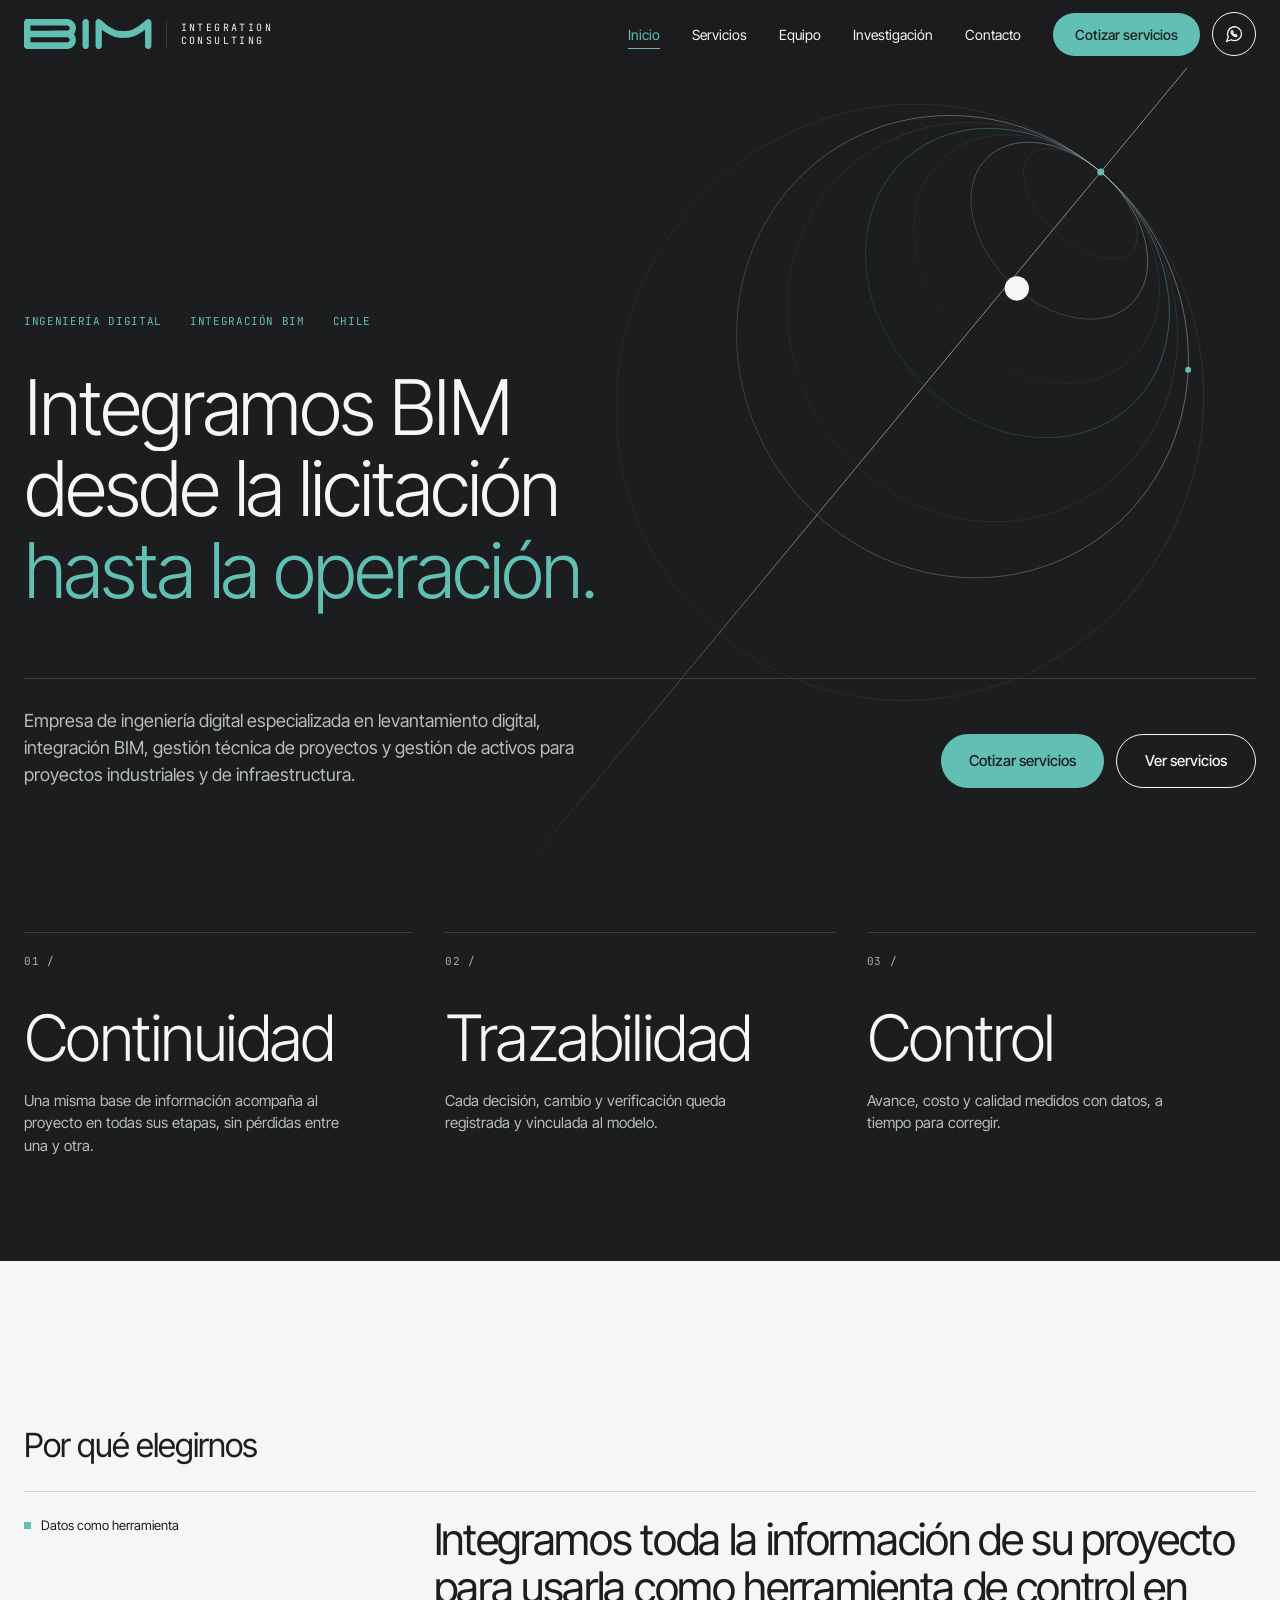
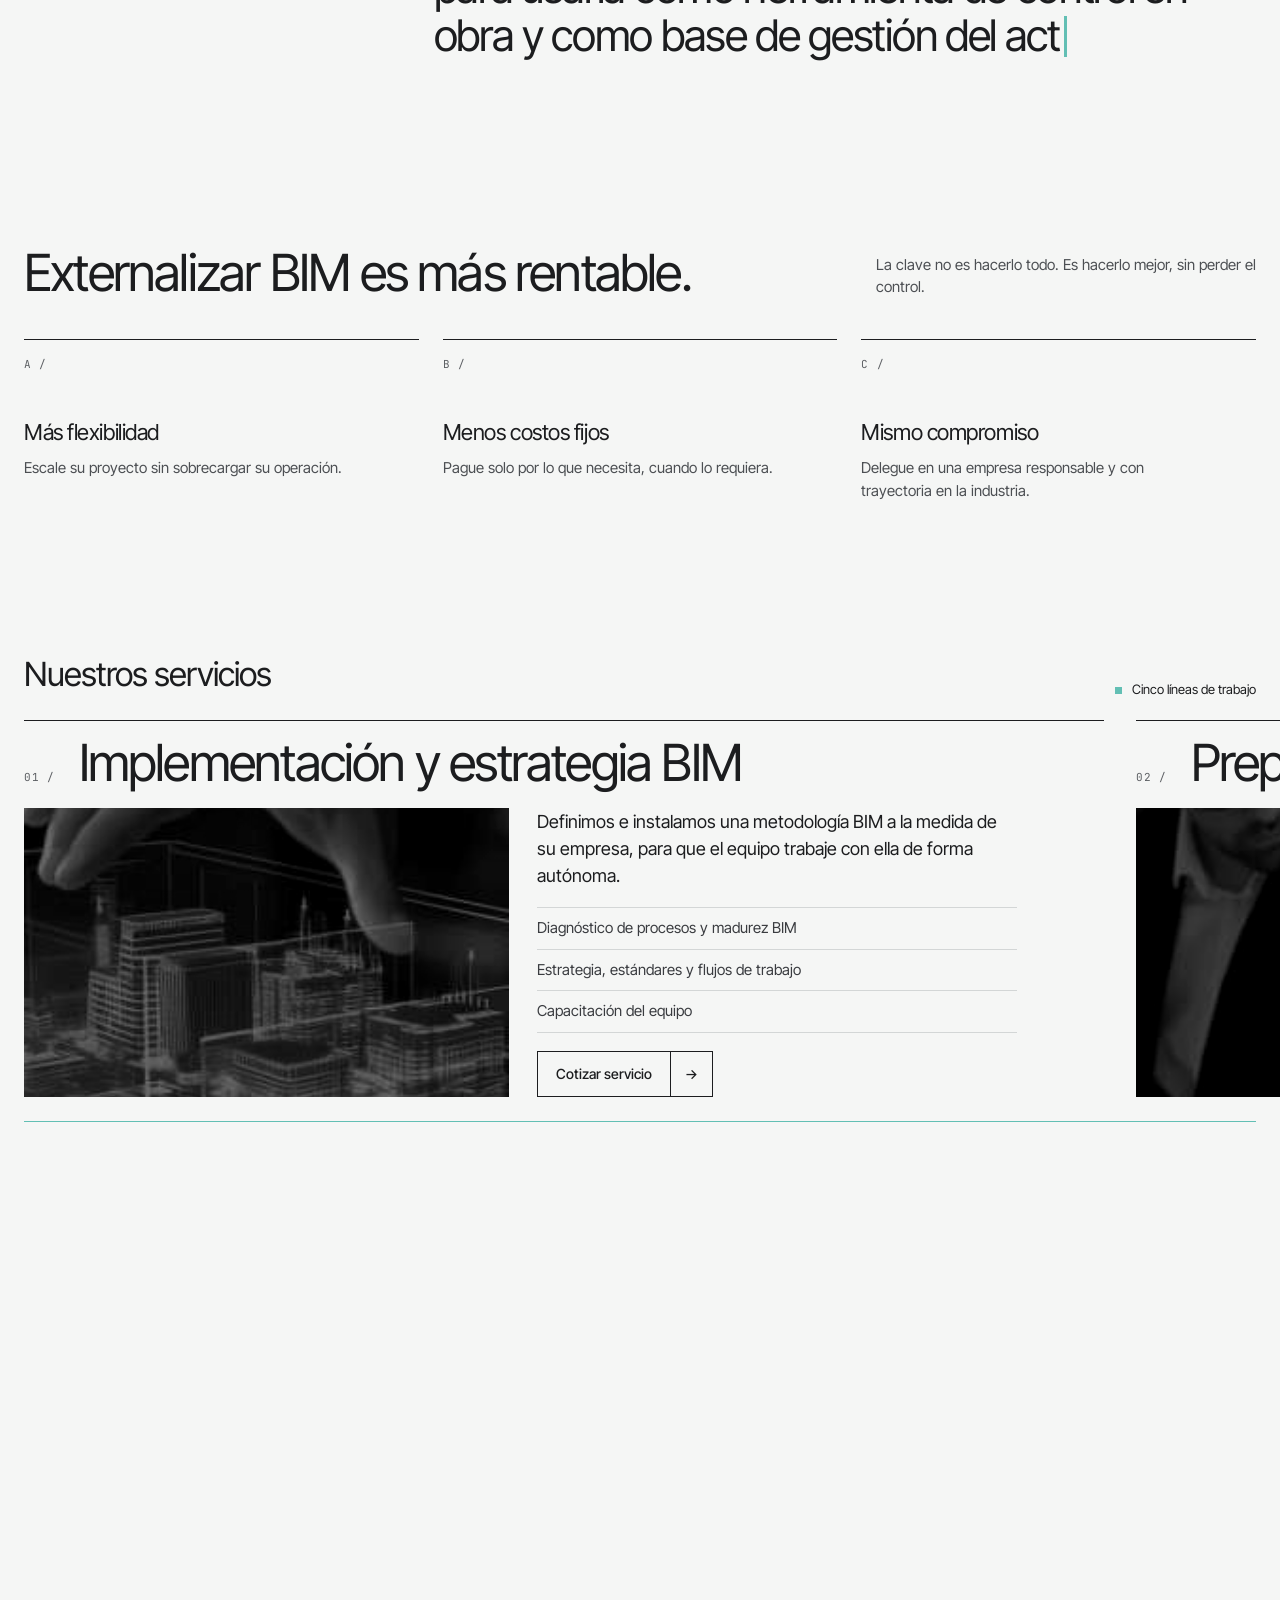
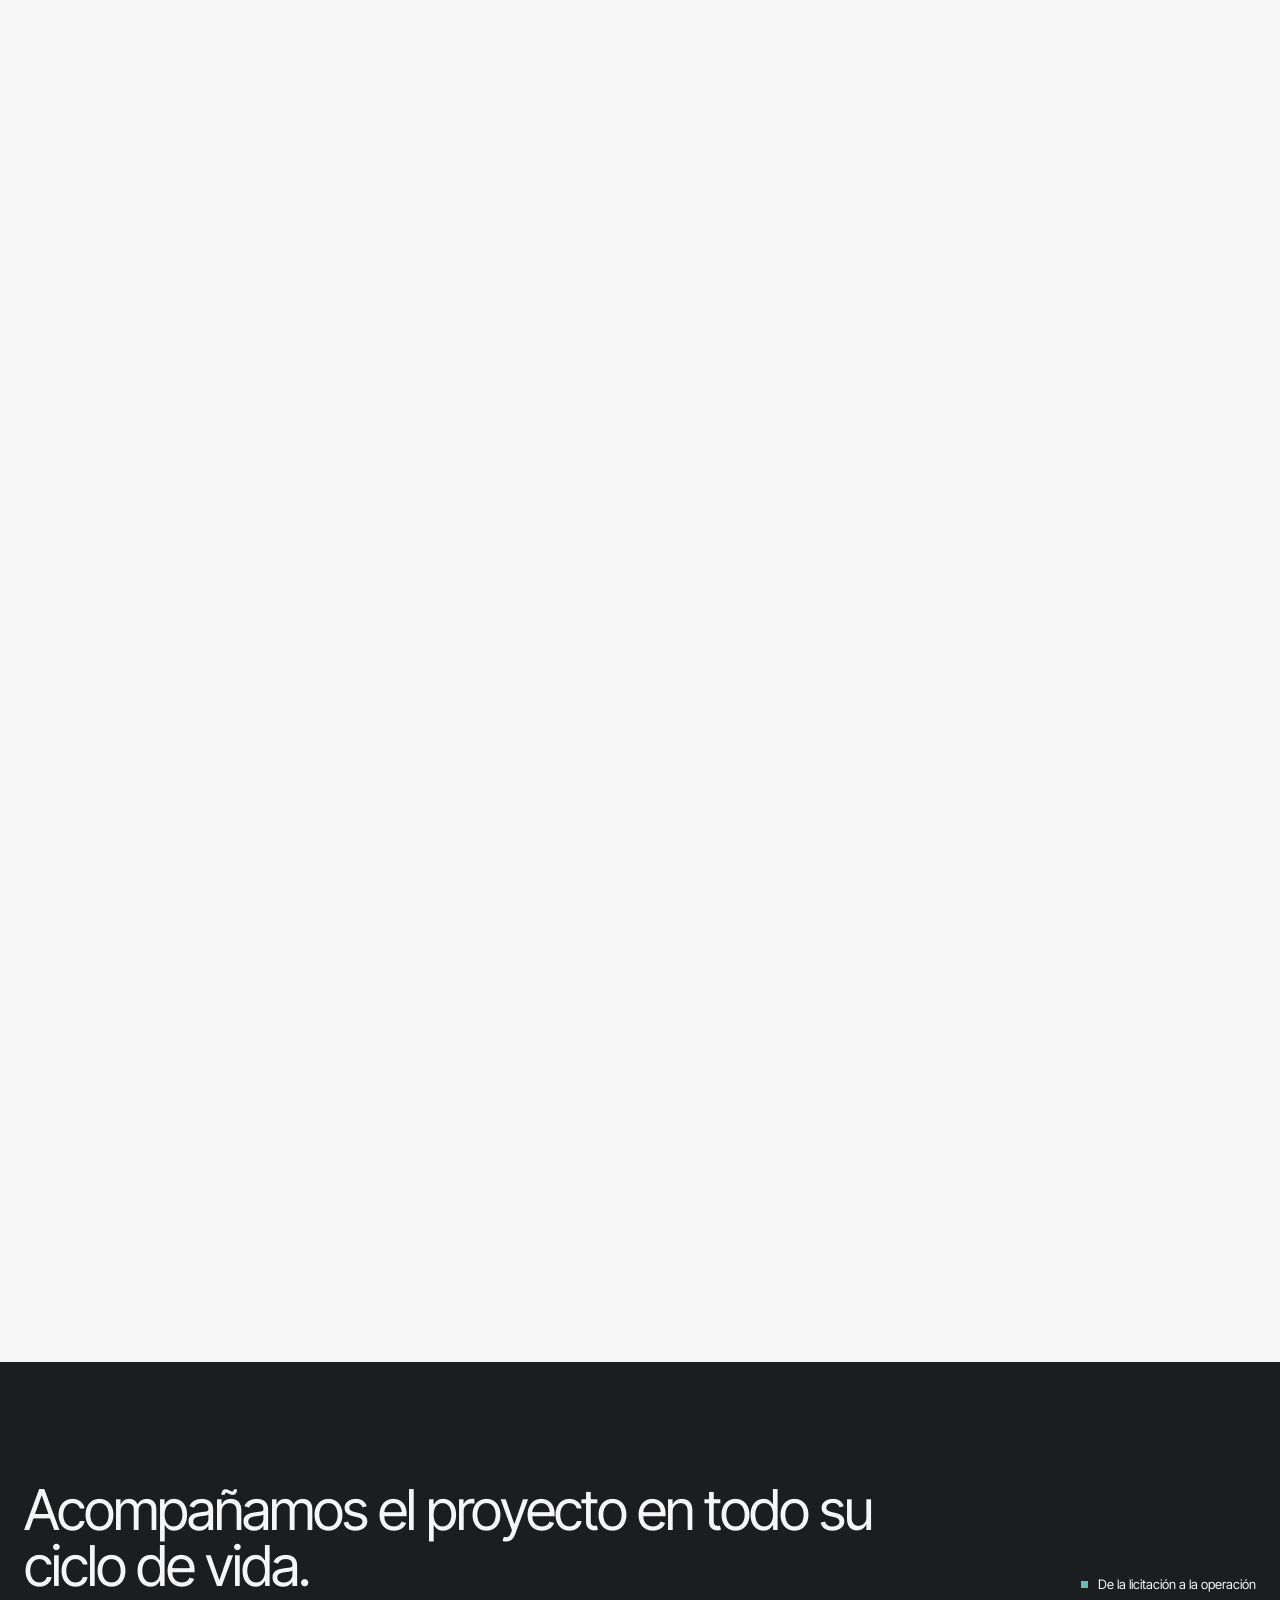
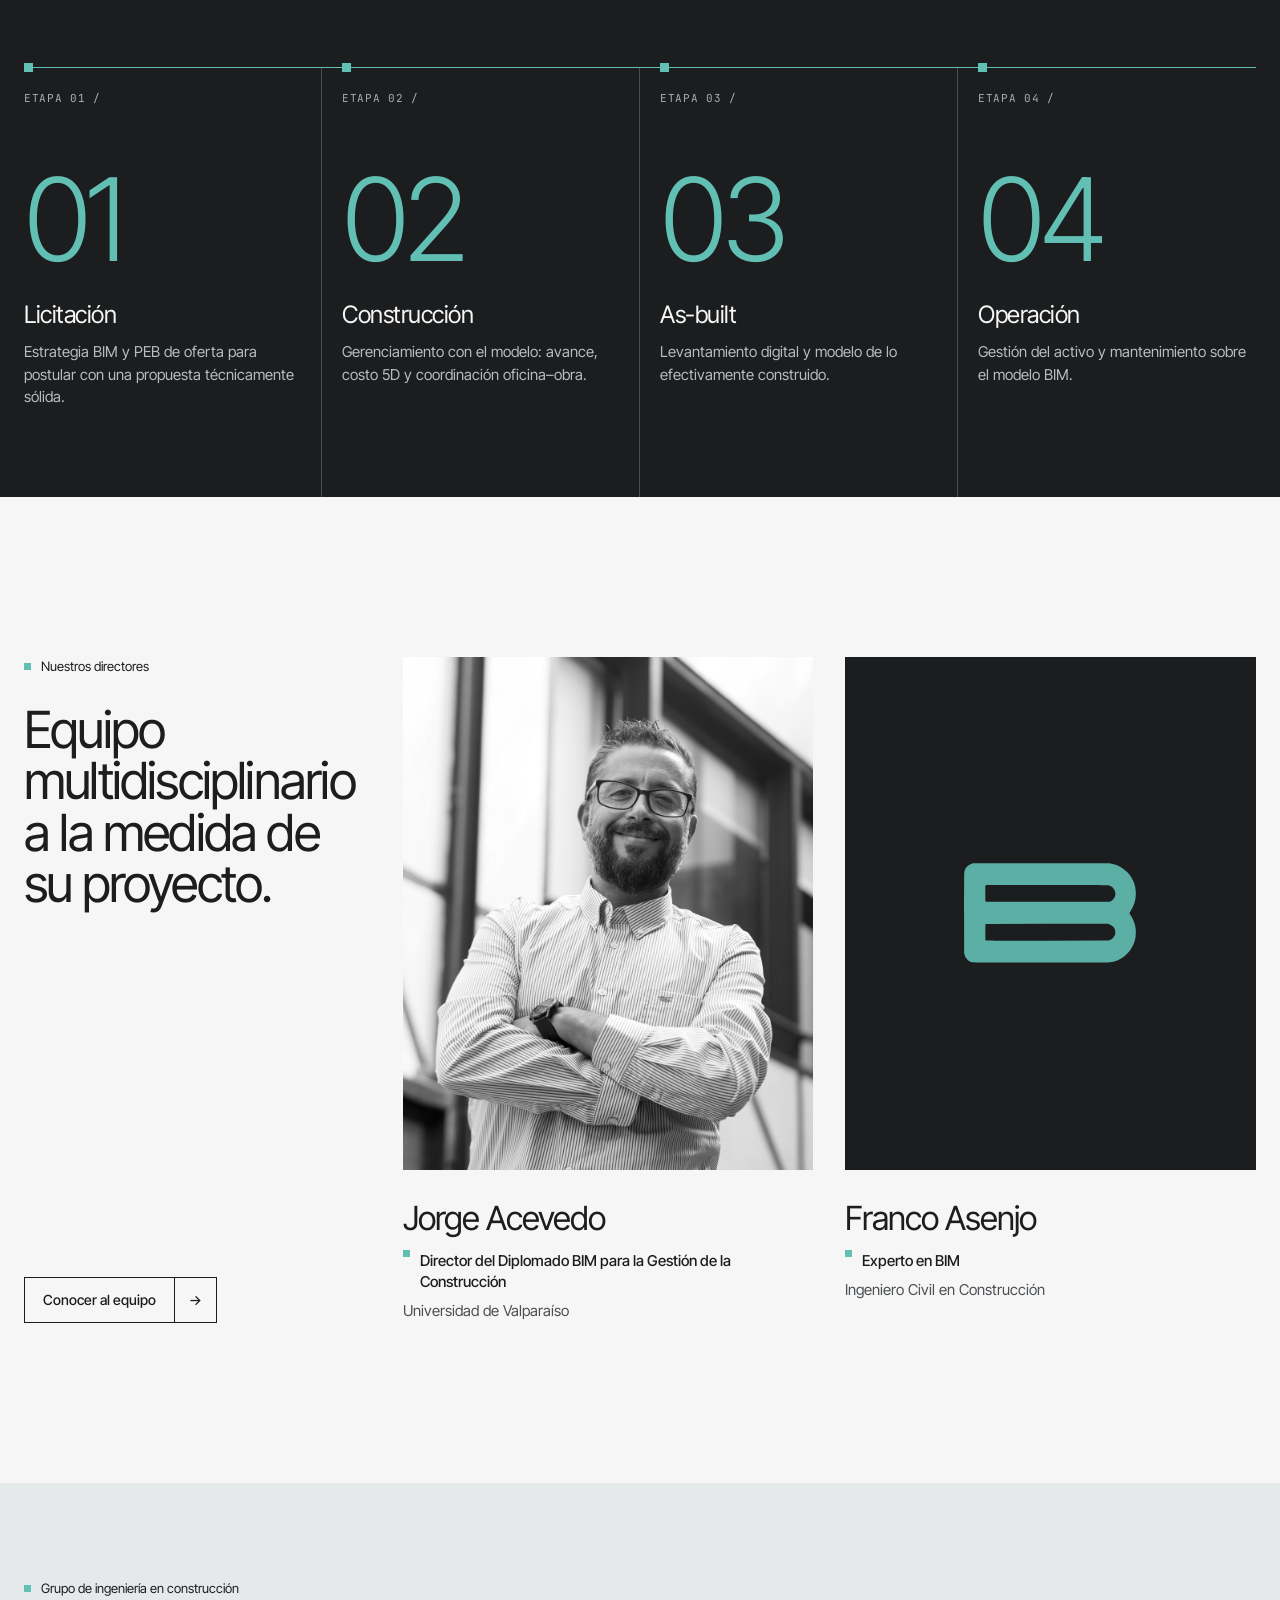
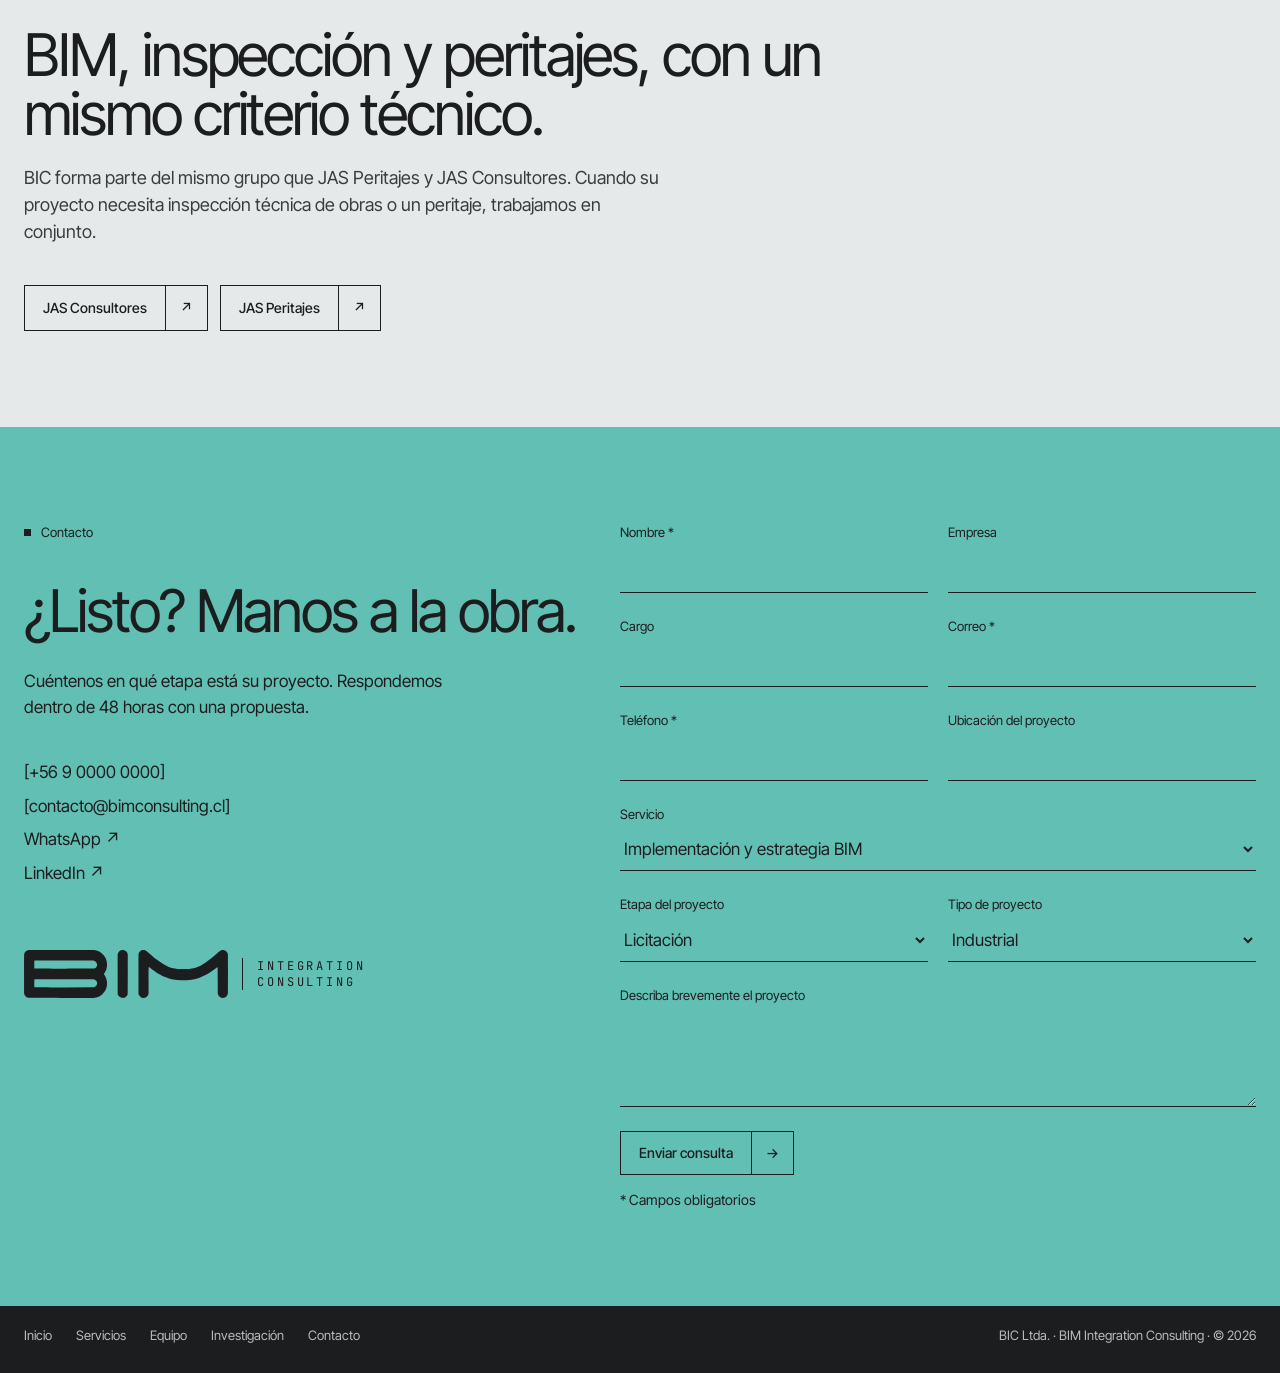
==== bic/index.html @ 3ea5957a "Sitio BIC: inicio, servicios, equipo, investigación y contacto Co-Authored-By: Claude Opus 5.5 <nore" ====
<!doctype html>
<html lang="es">
<head>
<meta charset="utf-8">
<meta name="viewport" content="width=device-width, initial-scale=1">
<title>BIC — BIM Integration Consulting</title>
<meta name="description" content="Ingeniería digital: implementación BIM, licitaciones, gerenciamiento técnico, levantamiento as-built y gestión de activos.">
<link rel="icon" type="image/png" href="assets/img/bic-icon.png">
<link rel="preconnect" href="https://fonts.googleapis.com">
<link rel="preconnect" href="https://fonts.gstatic.com" crossorigin="">
<link href="https://fonts.googleapis.com/css2?family=Inter+Tight:wght@300;400;500&amp;family=Inter:wght@400;500&amp;family=JetBrains+Mono:wght@400&amp;display=swap" rel="stylesheet">
<link rel="stylesheet" href="../assets/css/site.css">
<link rel="stylesheet" href="assets/bic.css">
</head>
<body>
<div style="background: #F5F6F5; color: #1C1D1F; font-family: 'Inter Tight', Inter, system-ui, sans-serif; font-size: 15px; line-height: 1.5; width: 100%;">
<header style="position: sticky; top: 0; z-index: 20; background: rgba(28,29,31,0.86); backdrop-filter: blur(14px); color: #F5F6F5;">
<nav aria-label="Principal" style="max-width: 1400px; margin: 0 auto; padding: 12px 24px; display: flex; flex-wrap: wrap; align-items: center; justify-content: space-between; gap: 16px 32px;">
<a href="index.html" aria-label="BIM Integration Consulting, inicio" style="color: #F5F6F5; text-decoration: none;">
<div style="display: flex; align-items: center; gap: 14px;"><svg role="img" aria-label="BIM" viewBox="8.0 8.3 438.2 103.1" style="height: 30px; width: auto; display: block;"><path fill="#62BFB4" fill-rule="evenodd" d="M157.48 111.24 C161.06 110.86 162.10 110.71 162.85 110.48 C163.31 110.33 164.14 110.09 164.69 109.94 C167.13 109.25 170.02 107.84 172.81 105.96 C175.68 104.04 179.19 100.49 181.13 97.54 C182.67 95.20 184.50 91.32 185.05 89.22 C185.22 88.58 185.47 87.64 185.61 87.12 C186.18 85.05 186.52 79.89 186.26 77.44 C185.96 74.63 185.73 73.34 185.25 71.64 C184.32 68.34 182.91 65.22 181.14 62.54 C179.48 60.02 179.48 60.17 180.94 57.87 C184.55 52.21 186.12 47.20 186.34 40.69 C186.41 38.88 186.35 38.02 185.92 34.56 C185.74 33.07 184.79 29.32 184.42 28.59 C184.31 28.38 184.12 27.92 184.00 27.57 C182.86 24.35 179.90 19.88 177.10 17.19 C172.43 12.69 167.09 9.89 161.13 8.81 L158.69 8.37 L87.93 8.37 L17.18 8.38 L16.06 8.70 C14.23 9.23 13.01 9.97 11.49 11.49 C9.78 13.18 8.88 14.92 8.30 17.62 C8.08 18.66 8.03 100.32 8.26 101.57 C8.45 102.69 8.99 104.49 9.34 105.19 C10.28 107.06 11.94 108.84 13.74 109.92 C14.96 110.64 15.53 110.84 17.17 111.13 C18.37 111.34 22.06 111.35 87.35 111.36 C134.35 111.37 156.65 111.33 157.48 111.24 Z M222.06 111.08 C223.60 110.83 223.94 110.72 224.81 110.25 C228.02 108.52 229.80 106.25 230.74 102.69 C230.83 102.34 230.87 89.16 230.87 59.71 L230.88 17.23 L230.56 16.27 C229.88 14.23 229.22 13.10 227.90 11.73 C226.16 9.91 225.22 9.34 222.90 8.68 C221.82 8.38 221.60 8.36 219.71 8.40 C217.85 8.45 217.60 8.48 216.55 8.84 C212.94 10.07 210.32 13.07 209.37 17.04 C209.13 18.09 209.12 18.42 209.16 60.20 L209.19 102.31 L209.68 103.74 C210.30 105.55 211.25 106.99 212.78 108.44 C214.45 110.04 215.81 110.72 218.11 111.12 C219.86 111.42 220.02 111.42 222.06 111.08 Z M266.66 111.11 C267.95 110.89 268.39 110.76 269.50 110.21 C270.70 109.62 270.93 109.45 272.25 108.13 C273.94 106.44 274.59 105.41 275.17 103.46 L275.55 102.19 L275.62 73.93 C275.69 43.71 275.65 45.44 276.26 45.12 C276.58 44.95 276.97 45.13 277.89 45.90 C280.86 48.39 287.40 53.19 291.62 55.97 C296.66 59.29 303.73 63.21 308.03 65.08 C310.45 66.13 311.76 66.68 312.81 67.09 C314.45 67.72 316.93 68.60 317.89 68.88 C318.35 69.01 319.02 69.24 319.39 69.38 C319.75 69.52 320.53 69.75 321.12 69.89 C321.71 70.03 322.64 70.27 323.19 70.44 C323.74 70.60 324.83 70.85 325.62 71.00 C326.42 71.14 327.46 71.37 327.95 71.51 C328.43 71.64 329.47 71.83 330.26 71.94 C331.04 72.04 332.36 72.24 333.19 72.37 C335.34 72.72 336.43 72.85 338.69 73.00 C339.79 73.07 340.91 73.16 341.19 73.19 C341.96 73.28 348.51 73.53 350.12 73.53 C352.04 73.53 357.41 73.30 359.44 73.14 C360.33 73.07 361.72 72.95 362.51 72.89 C363.31 72.82 365.08 72.59 366.45 72.38 C368.73 72.02 369.70 71.85 373.50 71.11 C374.22 70.97 375.35 70.69 376.00 70.50 C376.65 70.30 377.57 70.05 378.05 69.94 C378.52 69.84 379.38 69.58 379.96 69.37 C380.54 69.17 381.10 69.00 381.20 69.00 C381.44 69.00 385.58 67.51 387.59 66.69 C389.48 65.93 390.05 65.68 392.00 64.79 C402.05 60.18 410.64 54.81 420.94 46.70 C423.05 45.04 423.37 44.89 423.82 45.39 C424.06 45.64 424.06 46.34 424.12 73.86 L424.19 102.06 L424.61 103.31 C425.62 106.31 427.28 108.46 429.73 109.91 C431.00 110.67 431.48 110.83 433.31 111.14 C434.99 111.43 435.79 111.40 437.75 111.00 C442.04 110.12 445.52 106.03 445.99 101.32 C446.17 99.51 446.18 19.95 446.00 18.31 C445.83 16.80 445.66 16.12 445.17 14.97 C443.89 11.96 441.34 9.65 438.30 8.74 C437.20 8.41 436.92 8.38 435.26 8.37 C433.46 8.37 433.40 8.38 431.96 8.87 C429.74 9.61 428.61 10.38 425.32 13.37 C420.46 17.79 414.75 22.65 409.70 26.68 C402.66 32.29 396.84 36.30 389.92 40.32 C385.22 43.05 378.04 46.11 374.12 47.06 C373.47 47.22 372.52 47.47 372.00 47.61 C371.09 47.86 368.26 48.35 366.12 48.63 C359.23 49.54 341.42 49.54 335.12 48.63 C330.77 48.00 329.69 47.82 328.06 47.43 C326.17 46.97 323.52 46.20 322.25 45.73 C319.83 44.84 319.18 44.59 318.00 44.11 C316.31 43.42 311.00 40.79 308.93 39.61 C304.80 37.28 298.08 32.78 293.75 29.45 C290.71 27.11 287.05 24.20 285.29 22.72 C282.67 20.52 278.05 16.52 275.94 14.63 C271.25 10.43 269.94 9.52 267.56 8.75 C266.33 8.36 266.29 8.35 264.38 8.41 C261.04 8.51 259.41 9.22 257.04 11.58 C255.72 12.89 255.61 13.04 254.94 14.43 C254.56 15.23 254.17 16.18 254.09 16.54 C253.97 17.04 253.94 26.61 253.94 59.81 C253.94 107.76 253.83 102.85 254.92 105.13 C255.97 107.32 257.73 109.11 259.88 110.19 C261.08 110.79 261.54 110.93 263.13 111.18 C264.62 111.41 264.93 111.41 266.66 111.11 Z M30.90 88.44 C30.10 88.09 30.12 88.23 30.15 79.63 L30.19 71.88 L30.53 71.53 L30.88 71.19 L94.13 71.16 L157.38 71.12 L158.74 71.56 C161.75 72.54 163.99 74.74 164.82 77.56 C165.09 78.47 165.13 81.13 164.88 82.00 C164.80 82.30 164.44 83.09 164.08 83.74 C162.91 85.90 160.99 87.51 158.72 88.23 L157.69 88.56 L94.50 88.59 C39.91 88.61 31.26 88.59 30.90 88.44 Z M31.50 48.29 C31.33 48.26 31.03 48.18 30.84 48.10 C30.11 47.82 30.12 47.97 30.12 39.50 L30.12 31.73 L30.48 31.38 C30.77 31.09 30.98 31.01 31.63 30.94 C32.08 30.90 60.51 30.88 94.81 30.90 C152.40 30.94 157.25 30.96 158.02 31.15 C161.64 32.05 164.59 35.35 165.02 39.00 C165.34 41.74 164.60 43.93 162.71 45.81 C161.60 46.92 160.23 47.77 159.01 48.11 C158.38 48.29 151.87 48.31 95.06 48.32 C60.27 48.33 31.67 48.32 31.50 48.29 Z"></path></svg><span class="mono" style="font-size: 10px; letter-spacing: 0.24em; padding-left: 14px; border-left: 1px solid #3A3C40; line-height: 1.35;">Integration<br>Consulting</span></div>
</a>
<div style="display: flex; flex-wrap: wrap; align-items: center; gap: 12px 32px; font-size: 14px;">
<a class="navl on" href="index.html" aria-current="page" style="color: #F5F6F5;">Inicio</a>
<a class="navl" href="servicios.html" style="color: #F5F6F5;">Servicios</a>
<a class="navl" href="equipo.html" style="color: #F5F6F5;">Equipo</a>
<a class="navl" href="investigacion.html" style="color: #F5F6F5;">Investigación</a>
<a class="navl" href="contacto.html" style="color: #F5F6F5;">Contacto</a>
<a class="btn" href="#contacto" style="text-decoration: none; background: #62BFB4; color: #1C1D1F; padding: 11px 22px; border-radius: 999px; font-weight: 500;">Cotizar servicios</a>
<a class="btn" href="#contacto" aria-label="Escribir por WhatsApp" title="WhatsApp" style="display: inline-flex; align-items: center; justify-content: center; width: 44px; height: 44px; margin-left: -20px; box-sizing: border-box; border: 1px solid #F5F6F5; border-radius: 999px; color: #F5F6F5;"><svg aria-hidden="true" width="20" height="20" viewBox="0 0 24 24" fill="none" stroke="currentColor" stroke-width="1.6" stroke-linecap="round" stroke-linejoin="round"><path d="M21 11.5a8.4 8.4 0 0 1-12.4 7.4L3 21l2.1-5.5A8.4 8.4 0 1 1 21 11.5z"></path><path d="M9.3 8.4c.3-.4.8-.4 1 .1l.6 1.3c.1.3 0 .6-.2.8l-.4.4c.5 1 1.3 1.8 2.3 2.3l.4-.4c.2-.2.5-.3.8-.2l1.3.6c.5.2.5.7.1 1-.7.6-1.6.8-2.4.5-2-.7-3.5-2.2-4.2-4.2-.3-.8-.1-1.7.5-2.4z"></path></svg></a>
</div>
</nav>
</header>
<section id="inicio" style="position: relative; overflow: hidden; background: #1C1D1F; color: #F5F6F5; min-height: 860px; margin-top: -68px; display: flex; align-items: flex-end;">
<canvas class="rings" aria-hidden="true"></canvas><div class="rg-sh" aria-hidden="true"></div>
<div style="position: relative; max-width: 1400px; width: 100%; margin: 0 auto; padding: 200px 24px 72px; box-sizing: border-box;">
<div class="mono fade" style="color: #62BFB4; margin-bottom: 40px; display: flex; flex-wrap: wrap; gap: 8px 28px;"><span>Ingeniería digital</span><span>Integración BIM</span><span>Chile</span></div>
<h1 style="font-weight: 300; font-size: clamp(44px, 6vw, 96px); line-height: 0.98; letter-spacing: -0.04em; margin: 0; max-width: 900px;">
<span class="ln"><span>Integramos BIM</span></span>
<span class="ln d2"><span>desde la licitación</span></span>
<span class="ln d3"><span style="color: #62BFB4;">hasta la operación.</span></span>
</h1>
<div class="fade" style="display: flex; flex-wrap: wrap; justify-content: space-between; align-items: flex-end; gap: 32px; margin-top: 64px; padding-top: 28px; border-top: 1px solid #3A3C40;">
<p style="margin: 0; max-width: 560px; font-size: 18px; color: #B8BCBC;">Empresa de ingeniería digital especializada en levantamiento digital, integración BIM, gestión técnica de proyectos y gestión de activos para proyectos industriales y de infraestructura.</p>
<div style="display: flex; flex-wrap: wrap; gap: 12px;">
<a class="btn" href="#contacto" style="text-decoration: none; background: #62BFB4; color: #1C1D1F; padding: 16px 28px; border-radius: 999px; font-weight: 500;">Cotizar servicios</a>
<a class="btn" href="servicios.html" style="text-decoration: none; background: #1C1D1F; border: 1px solid #F5F6F5; color: #F5F6F5; padding: 15px 28px; border-radius: 999px; font-weight: 500;">Ver servicios</a>
</div>
</div>
</div>
</section>
<section aria-label="Continuidad, trazabilidad y control" style="background: #1C1D1F; color: #F5F6F5; padding: 72px 24px 104px;">
<div style="display: grid; grid-template-columns: repeat(auto-fit, minmax(260px, 1fr)); gap: 48px 32px;">
<div class="pil rv"><div class="mono" style="color: #A9ADAD; margin-bottom: 36px;">01 /</div><div class="w">Continuidad</div><p style="margin: 20px 0 0; color: #B8BCBC; max-width: 320px;">Una misma base de información acompaña al proyecto en todas sus etapas, sin pérdidas entre una y otra.</p></div><div class="pil rv s2"><div class="mono" style="color: #A9ADAD; margin-bottom: 36px;">02 /</div><div class="w">Trazabilidad</div><p style="margin: 20px 0 0; color: #B8BCBC; max-width: 320px;">Cada decisión, cambio y verificación queda registrada y vinculada al modelo.</p></div><div class="pil rv s3"><div class="mono" style="color: #A9ADAD; margin-bottom: 36px;">03 /</div><div class="w">Control</div><p style="margin: 20px 0 0; color: #B8BCBC; max-width: 320px;">Avance, costo y calidad medidos con datos, a tiempo para corregir.</p></div>
</div>
</section>
<section id="enfoque" style="padding: 160px 24px 60px;">
<h2 style="margin: 0 0 20px; font-weight: 400; font-size: clamp(26px, 2.6vw, 38px); letter-spacing: -0.03em;">Por qué elegirnos</h2>
<div class="rule" style="height: 1px; background: #D3D6D6;"></div>
<div style="display: flex; flex-wrap: wrap; gap: 32px; padding-top: 24px;">
<div class="lb" style="flex: 1 1 240px; align-self: flex-start;">Datos como herramienta</div>
<p style="flex: 2.2 1 520px; margin: 0; font-size: clamp(26px, 3.4vw, 52px); line-height: 1.1; letter-spacing: -0.03em;"><span class="ty">Integramos toda la información de su proyecto para usarla como herramienta de control en obra y como base de gestión del activo en operación.</span></p>
</div>
<div style="display: flex; flex-wrap: wrap; justify-content: space-between; align-items: flex-end; gap: 24px; margin-top: 140px; margin-bottom: 40px;">
<h2 class="rv" style="margin: 0; font-weight: 400; font-size: clamp(30px, 4vw, 60px); line-height: 1; letter-spacing: -0.035em; max-width: 760px;">Externalizar BIM es más rentable.</h2>
<p class="rv" style="margin: 0; color: #4C4F53; max-width: 380px;">La clave no es hacerlo todo. Es hacerlo mejor, sin perder el control.</p>
</div>
<div style="display: grid; grid-template-columns: repeat(auto-fit, minmax(240px, 1fr)); gap: 40px 24px;"><div class="rv"><div class="rule" style="height: 1px; background: #1C1D1F; margin-bottom: 16px;"></div><div class="mono" style="color: #5C5F63;">A /</div><h3 style="margin: 44px 0 8px; font-size: 22px; font-weight: 400; letter-spacing: -0.02em;">Más flexibilidad</h3><p style="margin: 0; color: #4C4F53; max-width: 340px;">Escale su proyecto sin sobrecargar su operación.</p></div><div class="rv s2"><div class="rule" style="height: 1px; background: #1C1D1F; margin-bottom: 16px;"></div><div class="mono" style="color: #5C5F63;">B /</div><h3 style="margin: 44px 0 8px; font-size: 22px; font-weight: 400; letter-spacing: -0.02em;">Menos costos fijos</h3><p style="margin: 0; color: #4C4F53; max-width: 340px;">Pague solo por lo que necesita, cuando lo requiera.</p></div><div class="rv s3"><div class="rule" style="height: 1px; background: #1C1D1F; margin-bottom: 16px;"></div><div class="mono" style="color: #5C5F63;">C /</div><h3 style="margin: 44px 0 8px; font-size: 22px; font-weight: 400; letter-spacing: -0.02em;">Mismo compromiso</h3><p style="margin: 0; color: #4C4F53; max-width: 340px;">Delegue en una empresa responsable y con trayectoria en la industria.</p></div></div>
</section>
<section id="servicios" class="hs-outer" aria-label="Nuestros servicios">
<div class="hs-in" style="box-sizing: border-box; padding: 88px 0 24px;">
<div style="padding: 0 24px 20px; display: flex; flex-wrap: wrap; justify-content: space-between; align-items: flex-end; gap: 16px;">
<h2 style="margin: 0; font-weight: 400; font-size: clamp(26px, 2.6vw, 38px); letter-spacing: -0.03em;">Nuestros servicios</h2>
<div class="lb">Cinco líneas de trabajo</div>
</div>
<div class="hs-track" style="display: flex; gap: 32px; padding: 0 24px; width: max-content; box-sizing: border-box;">
<article class="hs-p" style="flex: none; width: min(1080px, 86vw); box-sizing: border-box; border-top: 1px solid #1C1D1F; padding-top: 16px; display: flex; flex-direction: column; gap: 20px;">
<div style="display: flex; align-items: baseline; gap: 24px;"><span class="mono" style="color: #5C5F63;">01 /</span><h3 style="margin: 0; font-weight: 400; font-size: clamp(28px, 4vw, 60px); line-height: 1; letter-spacing: -0.035em;">Implementación y estrategia BIM</h3></div>
<div style="display: flex; flex-wrap: wrap; gap: 28px; flex: 1;">
<div class="ph" style="flex: 1 1 280px; min-height: 240px; background: #1C1D1F;"><div><img class="pt" src="assets/img/s1-estrategia.jpg" alt="Manos sobre un modelo digital de edificios" style="width: 100%; height: 100%; object-fit: cover; display: block;"></div></div>
<div style="flex: 1.2 1 320px; display: flex; flex-direction: column; gap: 18px; align-items: flex-start;">
<p style="margin: 0; font-size: 18px; max-width: 480px;">Definimos e instalamos una metodología BIM a la medida de su empresa, para que el equipo trabaje con ella de forma autónoma.</p>
<ul style="margin: 0; padding: 0; list-style: none; width: 100%; max-width: 480px; color: #3A3C40; border-bottom: 1px solid #D3D6D6;"><li style="padding: 9px 0; border-top: 1px solid #D3D6D6;">Diagnóstico de procesos y madurez BIM</li><li style="padding: 9px 0; border-top: 1px solid #D3D6D6;">Estrategia, estándares y flujos de trabajo</li><li style="padding: 9px 0; border-top: 1px solid #D3D6D6;">Capacitación del equipo</li></ul>
<a class="bt" href="servicios.html#s1"><span>Cotizar servicio</span><span aria-hidden="true">→</span></a>
</div>
</div>
</article>
<article class="hs-p" style="flex: none; width: min(1080px, 86vw); box-sizing: border-box; border-top: 1px solid #1C1D1F; padding-top: 16px; display: flex; flex-direction: column; gap: 20px;">
<div style="display: flex; align-items: baseline; gap: 24px;"><span class="mono" style="color: #5C5F63;">02 /</span><h3 style="margin: 0; font-weight: 400; font-size: clamp(28px, 4vw, 60px); line-height: 1; letter-spacing: -0.035em;">Preparación técnica para licitaciones BIM</h3></div>
<div style="display: flex; flex-wrap: wrap; gap: 28px; flex: 1;">
<div class="ph" style="flex: 1 1 280px; min-height: 240px; background: #1C1D1F;"><div><img class="pt" src="assets/img/s2-licitaciones.jpg" alt="Profesionales revisando antecedentes de una licitación" style="width: 100%; height: 100%; object-fit: cover; display: block;"></div></div>
<div style="flex: 1.2 1 320px; display: flex; flex-direction: column; gap: 18px; align-items: flex-start;">
<p style="margin: 0; font-size: 18px; max-width: 480px;">Le ayudamos a postular a licitaciones con requerimientos BIM y a presentar ofertas técnicamente sólidas.</p>
<ul style="margin: 0; padding: 0; list-style: none; width: 100%; max-width: 480px; color: #3A3C40; border-bottom: 1px solid #D3D6D6;"><li style="padding: 9px 0; border-top: 1px solid #D3D6D6;">Revisión de antecedentes de la licitación</li><li style="padding: 9px 0; border-top: 1px solid #D3D6D6;">Estrategia BIM para la licitación</li><li style="padding: 9px 0; border-top: 1px solid #D3D6D6;">Desarrollo del PEB de oferta</li></ul>
<a class="bt" href="servicios.html#s2"><span>Cotizar servicio</span><span aria-hidden="true">→</span></a>
</div>
</div>
</article>
<article class="hs-p" style="flex: none; width: min(1080px, 86vw); box-sizing: border-box; border-top: 1px solid #1C1D1F; padding-top: 16px; display: flex; flex-direction: column; gap: 20px;">
<div style="display: flex; align-items: baseline; gap: 24px;"><span class="mono" style="color: #5C5F63;">03 /</span><h3 style="margin: 0; font-weight: 400; font-size: clamp(28px, 4vw, 60px); line-height: 1; letter-spacing: -0.035em;">Gerenciamiento técnico con enfoque BIM</h3></div>
<div style="display: flex; flex-wrap: wrap; gap: 28px; flex: 1;">
<div class="ph" style="flex: 1 1 280px; min-height: 240px; background: #1C1D1F;"><div><img class="pt" src="assets/img/s3-gerenciamiento.jpg" alt="Equipo revisando un modelo en pantalla" style="width: 100%; height: 100%; object-fit: cover; display: block;"></div></div>
<div style="flex: 1.2 1 320px; display: flex; flex-direction: column; gap: 18px; align-items: flex-start;">
<p style="margin: 0; font-size: 18px; max-width: 480px;">Usamos el modelo como herramienta de control durante la construcción: avance, costo y coordinación entre oficina y obra.</p>
<ul style="margin: 0; padding: 0; list-style: none; width: 100%; max-width: 480px; color: #3A3C40; border-bottom: 1px solid #D3D6D6;"><li style="padding: 9px 0; border-top: 1px solid #D3D6D6;">Control real de avance</li><li style="padding: 9px 0; border-top: 1px solid #D3D6D6;">Control de costo (5D)</li><li style="padding: 9px 0; border-top: 1px solid #D3D6D6;">Detección temprana de problemas</li></ul>
<a class="bt" href="servicios.html#s3"><span>Cotizar servicio</span><span aria-hidden="true">→</span></a>
</div>
</div>
</article>
<article class="hs-p" style="flex: none; width: min(1080px, 86vw); box-sizing: border-box; border-top: 1px solid #1C1D1F; padding-top: 16px; display: flex; flex-direction: column; gap: 20px;">
<div style="display: flex; align-items: baseline; gap: 24px;"><span class="mono" style="color: #5C5F63;">04 /</span><h3 style="margin: 0; font-weight: 400; font-size: clamp(28px, 4vw, 60px); line-height: 1; letter-spacing: -0.035em;">Ingeniería as-built y levantamiento digital</h3></div>
<div style="display: flex; flex-wrap: wrap; gap: 28px; flex: 1;">
<div class="ph" style="flex: 1 1 280px; min-height: 240px; background: #1C1D1F;"><div><img class="pt" src="assets/img/s4-asbuilt.jpg" alt="Modelo digital de un edificio sobre una tablet" style="width: 100%; height: 100%; object-fit: cover; display: block;"></div></div>
<div style="flex: 1.2 1 320px; display: flex; flex-direction: column; gap: 18px; align-items: flex-start;">
<p style="margin: 0; font-size: 18px; max-width: 480px;">Registramos con precisión lo efectivamente construido y lo convertimos en información técnica confiable.</p>
<ul style="margin: 0; padding: 0; list-style: none; width: 100%; max-width: 480px; color: #3A3C40; border-bottom: 1px solid #D3D6D6;"><li style="padding: 9px 0; border-top: 1px solid #D3D6D6;">Información real de lo construido</li><li style="padding: 9px 0; border-top: 1px solid #D3D6D6;">Respaldo técnico ante controversias</li><li style="padding: 9px 0; border-top: 1px solid #D3D6D6;">Base para ampliaciones y remodelaciones</li></ul>
<a class="bt" href="servicios.html#s4"><span>Cotizar servicio</span><span aria-hidden="true">→</span></a>
</div>
</div>
</article>
<article class="hs-p" style="flex: none; width: min(1080px, 86vw); box-sizing: border-box; border-top: 1px solid #1C1D1F; padding-top: 16px; display: flex; flex-direction: column; gap: 20px;">
<div style="display: flex; align-items: baseline; gap: 24px;"><span class="mono" style="color: #5C5F63;">05 /</span><h3 style="margin: 0; font-weight: 400; font-size: clamp(28px, 4vw, 60px); line-height: 1; letter-spacing: -0.035em;">Gestión de activos mediante modelos BIM</h3></div>
<div style="display: flex; flex-wrap: wrap; gap: 28px; flex: 1;">
<div class="ph" style="flex: 1 1 280px; min-height: 240px; background: #1C1D1F;"><div><img class="pt" src="assets/img/s5-activos.jpg" alt="Revisión de costos de operación" style="width: 100%; height: 100%; object-fit: cover; display: block;"></div></div>
<div style="flex: 1.2 1 320px; display: flex; flex-direction: column; gap: 18px; align-items: flex-start;">
<p style="margin: 0; font-size: 18px; max-width: 480px;">El modelo se convierte en la base de la operación: toda la información del activo, ordenada y disponible.</p>
<ul style="margin: 0; padding: 0; list-style: none; width: 100%; max-width: 480px; color: #3A3C40; border-bottom: 1px solid #D3D6D6;"><li style="padding: 9px 0; border-top: 1px solid #D3D6D6;">Toda la información en un solo lugar</li><li style="padding: 9px 0; border-top: 1px solid #D3D6D6;">Mejor mantenimiento y planificación de reposiciones</li><li style="padding: 9px 0; border-top: 1px solid #D3D6D6;">Reducción de costos de operación</li></ul>
<a class="bt" href="servicios.html#s5"><span>Cotizar servicio</span><span aria-hidden="true">→</span></a>
</div>
</div>
</article>
</div>
<div aria-hidden="true" style="margin: 24px 24px 0; height: 1px; background: #D3D6D6;"><div class="hs-bar" style="height: 1px; background: #62BFB4; transform-origin: left;"></div></div>
</div>
</section>
<section id="ciclo" style="overflow: hidden; background: #1C1D1F; color: #F5F6F5; padding: 120px 24px 0;">
<div style="display: flex; flex-wrap: wrap; justify-content: space-between; align-items: flex-end; gap: 24px; padding-bottom: 72px;">
<h2 class="rv" style="margin: 0; font-weight: 400; font-size: clamp(30px, 4.4vw, 68px); line-height: 1; letter-spacing: -0.035em; max-width: 880px;">Acompañamos el proyecto en todo su ciclo de vida.</h2>
<div class="lb w">De la licitación a la operación</div>
</div>
<div aria-hidden="true" style="height: 1px; background: #4A4C50;"><div class="pr-bar" style="height: 1px; background: #62BFB4; transform-origin: left;"></div></div>
<ol style="list-style: none; margin: 0 -20px; padding: 0; display: grid; grid-template-columns: repeat(auto-fit, minmax(230px, 1fr));">
<li class="pc p1" style="position: relative; padding: 22px 20px 88px; border-right: 1px solid #4A4C50;">
<span class="pm" aria-hidden="true" style="position: absolute; top: -5px; left: 20px; width: 9px; height: 9px; border: 1px solid #62BFB4; box-sizing: border-box; background: #62BFB4;"></span>
<div class="mono" style="color: #A9ADAD;">Etapa 01 /</div>
<div aria-hidden="true" style="overflow: hidden; margin-top: 64px;"><div class="pn" style="font-weight: 300; font-size: clamp(80px, 9vw, 150px); line-height: 0.86; letter-spacing: -0.05em; color: #62BFB4;">01</div></div>
<h3 style="margin: 28px 0 8px; font-size: 24px; font-weight: 400; letter-spacing: -0.02em;">Licitación</h3>
<p style="margin: 0; color: #B8BCBC;">Estrategia BIM y PEB de oferta para postular con una propuesta técnicamente sólida.</p>
</li>
<li class="pc p2" style="position: relative; padding: 22px 20px 88px; border-right: 1px solid #4A4C50;">
<span class="pm" aria-hidden="true" style="position: absolute; top: -5px; left: 20px; width: 9px; height: 9px; border: 1px solid #62BFB4; box-sizing: border-box; background: #62BFB4;"></span>
<div class="mono" style="color: #A9ADAD;">Etapa 02 /</div>
<div aria-hidden="true" style="overflow: hidden; margin-top: 64px;"><div class="pn" style="font-weight: 300; font-size: clamp(80px, 9vw, 150px); line-height: 0.86; letter-spacing: -0.05em; color: #62BFB4;">02</div></div>
<h3 style="margin: 28px 0 8px; font-size: 24px; font-weight: 400; letter-spacing: -0.02em;">Construcción</h3>
<p style="margin: 0; color: #B8BCBC;">Gerenciamiento con el modelo: avance, costo 5D y coordinación oficina–obra.</p>
</li>
<li class="pc p3" style="position: relative; padding: 22px 20px 88px; border-right: 1px solid #4A4C50;">
<span class="pm" aria-hidden="true" style="position: absolute; top: -5px; left: 20px; width: 9px; height: 9px; border: 1px solid #62BFB4; box-sizing: border-box; background: #62BFB4;"></span>
<div class="mono" style="color: #A9ADAD;">Etapa 03 /</div>
<div aria-hidden="true" style="overflow: hidden; margin-top: 64px;"><div class="pn" style="font-weight: 300; font-size: clamp(80px, 9vw, 150px); line-height: 0.86; letter-spacing: -0.05em; color: #62BFB4;">03</div></div>
<h3 style="margin: 28px 0 8px; font-size: 24px; font-weight: 400; letter-spacing: -0.02em;">As-built</h3>
<p style="margin: 0; color: #B8BCBC;">Levantamiento digital y modelo de lo efectivamente construido.</p>
</li>
<li class="pc p4" style="position: relative; padding: 22px 20px 88px;">
<span class="pm" aria-hidden="true" style="position: absolute; top: -5px; left: 20px; width: 9px; height: 9px; border: 1px solid #62BFB4; box-sizing: border-box; background: #62BFB4;"></span>
<div class="mono" style="color: #A9ADAD;">Etapa 04 /</div>
<div aria-hidden="true" style="overflow: hidden; margin-top: 64px;"><div class="pn" style="font-weight: 300; font-size: clamp(80px, 9vw, 150px); line-height: 0.86; letter-spacing: -0.05em; color: #62BFB4;">04</div></div>
<h3 style="margin: 28px 0 8px; font-size: 24px; font-weight: 400; letter-spacing: -0.02em;">Operación</h3>
<p style="margin: 0; color: #B8BCBC;">Gestión del activo y mantenimiento sobre el modelo BIM.</p>
</li>
</ol>
</section>
<section aria-labelledby="dir-t" style="padding: 160px 24px 160px; display: flex; flex-wrap: wrap; gap: 48px 32px;">
<div style="flex: 1 1 240px; display: flex; flex-direction: column; justify-content: space-between; gap: 40px;">
<div><div class="lb" style="margin-bottom: 28px;">Nuestros directores</div>
<h2 id="dir-t" style="margin: 0; font-weight: 400; font-size: clamp(30px, 4vw, 60px); line-height: 1; letter-spacing: -0.035em; max-width: 420px;">Equipo multidisciplinario a la medida de su proyecto.</h2></div>
<a class="bt" href="equipo.html" style="align-self: flex-start;"><span>Conocer al equipo</span><span aria-hidden="true">→</span></a>
</div>
<div style="flex: 2 1 640px; display: flex; flex-wrap: wrap; gap: 32px;">
<div class="rv" style="flex: 1 1 300px; max-width: 460px;"><div style="position: relative; overflow: hidden; aspect-ratio: 4 / 5; background: #3A3C40;"><img class="pt" src="../assets/img/jorge-acevedo.jpg" alt="Jorge Acevedo" style="position: absolute; inset: 0; width: 100%; height: 100%; object-fit: cover; object-position: 49% center;"></div><h3 style="margin: 24px 0 6px; font-weight: 400; font-size: clamp(26px, 2.6vw, 38px); letter-spacing: -0.03em;">Jorge Acevedo</h3><p class="lb" style="margin: 0; font-size: 15px; font-weight: 500; align-items: flex-start; line-height: 1.4;"><span>Director del Diplomado BIM para la Gestión de la Construcción</span></p><p style="margin: 8px 0 0; color: #4C4F53;">Universidad de Valparaíso</p></div><div class="rv s2" style="flex: 1 1 300px; max-width: 460px;"><div class="ph-pend" role="img" aria-label="Fotografía pendiente de Franco Asenjo" style="aspect-ratio: 4 / 5;"><svg viewBox="8 8 179 104" aria-hidden="true"><path fill="#62BFB4" fill-rule="evenodd" d="M157.48 111.24 C161.06 110.86 162.10 110.71 162.85 110.48 C163.31 110.33 164.14 110.09 164.69 109.94 C167.13 109.25 170.02 107.84 172.81 105.96 C175.68 104.04 179.19 100.49 181.13 97.54 C182.67 95.20 184.50 91.32 185.05 89.22 C185.22 88.58 185.47 87.64 185.61 87.12 C186.18 85.05 186.52 79.89 186.26 77.44 C185.96 74.63 185.73 73.34 185.25 71.64 C184.32 68.34 182.91 65.22 181.14 62.54 C179.48 60.02 179.48 60.17 180.94 57.87 C184.55 52.21 186.12 47.20 186.34 40.69 C186.41 38.88 186.35 38.02 185.92 34.56 C185.74 33.07 184.79 29.32 184.42 28.59 C184.31 28.38 184.12 27.92 184.00 27.57 C182.86 24.35 179.90 19.88 177.10 17.19 C172.43 12.69 167.09 9.89 161.13 8.81 L158.69 8.37 L87.93 8.37 L17.18 8.38 L16.06 8.70 C14.23 9.23 13.01 9.97 11.49 11.49 C9.78 13.18 8.88 14.92 8.30 17.62 C8.08 18.66 8.03 100.32 8.26 101.57 C8.45 102.69 8.99 104.49 9.34 105.19 C10.28 107.06 11.94 108.84 13.74 109.92 C14.96 110.64 15.53 110.84 17.17 111.13 C18.37 111.34 22.06 111.35 87.35 111.36 C134.35 111.37 156.65 111.33 157.48 111.24 Z  M30.90 88.44 C30.10 88.09 30.12 88.23 30.15 79.63 L30.19 71.88 L30.53 71.53 L30.88 71.19 L94.13 71.16 L157.38 71.12 L158.74 71.56 C161.75 72.54 163.99 74.74 164.82 77.56 C165.09 78.47 165.13 81.13 164.88 82.00 C164.80 82.30 164.44 83.09 164.08 83.74 C162.91 85.90 160.99 87.51 158.72 88.23 L157.69 88.56 L94.50 88.59 C39.91 88.61 31.26 88.59 30.90 88.44 Z  M31.50 48.29 C31.33 48.26 31.03 48.18 30.84 48.10 C30.11 47.82 30.12 47.97 30.12 39.50 L30.12 31.73 L30.48 31.38 C30.77 31.09 30.98 31.01 31.63 30.94 C32.08 30.90 60.51 30.88 94.81 30.90 C152.40 30.94 157.25 30.96 158.02 31.15 C161.64 32.05 164.59 35.35 165.02 39.00 C165.34 41.74 164.60 43.93 162.71 45.81 C161.60 46.92 160.23 47.77 159.01 48.11 C158.38 48.29 151.87 48.31 95.06 48.32 C60.27 48.33 31.67 48.32 31.50 48.29 Z"></path></svg></div><h3 style="margin: 24px 0 6px; font-weight: 400; font-size: clamp(26px, 2.6vw, 38px); letter-spacing: -0.03em;">Franco Asenjo</h3><p class="lb" style="margin: 0; font-size: 15px; font-weight: 500; align-items: flex-start; line-height: 1.4;"><span>Experto en BIM</span></p><p style="margin: 8px 0 0; color: #4C4F53;">Ingeniero Civil en Construcción</p></div>
</div>
</section>
<section aria-labelledby="grupo-t" style="background: #E6E9E9; padding: 96px 24px; display: flex; flex-wrap: wrap; gap: 40px 32px; align-items: flex-end; justify-content: space-between;">
<div class="rv">
<div class="lb" style="margin-bottom: 28px;">Grupo de ingeniería en construcción</div>
<h2 id="grupo-t" style="margin: 0 0 20px; font-weight: 400; font-size: clamp(34px, 4.6vw, 72px); line-height: 1; letter-spacing: -0.035em; max-width: 900px;">BIM, inspección y peritajes, con un mismo criterio técnico.</h2>
<p style="margin: 0; font-size: 18px; color: #3A3C40; max-width: 640px;">BIC forma parte del mismo grupo que JAS Peritajes y JAS Consultores. Cuando su proyecto necesita inspección técnica de obras o un peritaje, trabajamos en conjunto.</p>
</div>
<div style="display: flex; flex-wrap: wrap; gap: 12px;">
<a class="bt" href="https://diegojohnson93.github.io/jas/consultores/" target="_blank" rel="noopener"><span>JAS Consultores</span><span aria-hidden="true">↗</span></a>
<a class="bt" href="https://diegojohnson93.github.io/jas/" target="_blank" rel="noopener"><span>JAS Peritajes</span><span aria-hidden="true">↗</span></a>
</div>
</section>
<section id="contacto" style="background: #62BFB4; color: #1C1D1F; overflow: hidden;">
<div style="padding: 96px 24px 96px; display: flex; flex-wrap: wrap; gap: 64px 32px;">
<div class="rv" style="flex: 1 1 400px;">
<div class="lb" style="margin-bottom: 40px;">Contacto</div>
<h2 style="margin: 0 0 28px; font-weight: 400; font-size: clamp(34px, 4.6vw, 72px); line-height: 1; letter-spacing: -0.035em;">¿Listo? Manos a la obra.</h2>
<p style="margin: 0 0 40px; font-size: 17px; max-width: 420px;">Cuéntenos en qué etapa está su proyecto. Respondemos dentro de 48 horas con una propuesta.</p>
<div style="display: flex; flex-direction: column; align-items: flex-start; gap: 8px; font-size: 17px;">
<a class="navl" href="#contacto" style="color: #1C1D1F;">[+56 9 0000 0000]</a>
<a class="navl" href="#contacto" style="color: #1C1D1F;">[contacto@bimconsulting.cl]</a>
<a class="navl" href="#contacto" style="color: #1C1D1F;">WhatsApp ↗</a>
<a class="navl" href="#contacto" style="color: #1C1D1F;">LinkedIn ↗</a>
</div>
<div style="margin-top: 64px; color: #1C1D1F;"><div style="display: flex; align-items: center; gap: 14px;"><svg role="img" aria-label="BIM" viewBox="8.0 8.3 438.2 103.1" style="height: 48px; width: auto; display: block;"><path fill="#1C1D1F" fill-rule="evenodd" d="M157.48 111.24 C161.06 110.86 162.10 110.71 162.85 110.48 C163.31 110.33 164.14 110.09 164.69 109.94 C167.13 109.25 170.02 107.84 172.81 105.96 C175.68 104.04 179.19 100.49 181.13 97.54 C182.67 95.20 184.50 91.32 185.05 89.22 C185.22 88.58 185.47 87.64 185.61 87.12 C186.18 85.05 186.52 79.89 186.26 77.44 C185.96 74.63 185.73 73.34 185.25 71.64 C184.32 68.34 182.91 65.22 181.14 62.54 C179.48 60.02 179.48 60.17 180.94 57.87 C184.55 52.21 186.12 47.20 186.34 40.69 C186.41 38.88 186.35 38.02 185.92 34.56 C185.74 33.07 184.79 29.32 184.42 28.59 C184.31 28.38 184.12 27.92 184.00 27.57 C182.86 24.35 179.90 19.88 177.10 17.19 C172.43 12.69 167.09 9.89 161.13 8.81 L158.69 8.37 L87.93 8.37 L17.18 8.38 L16.06 8.70 C14.23 9.23 13.01 9.97 11.49 11.49 C9.78 13.18 8.88 14.92 8.30 17.62 C8.08 18.66 8.03 100.32 8.26 101.57 C8.45 102.69 8.99 104.49 9.34 105.19 C10.28 107.06 11.94 108.84 13.74 109.92 C14.96 110.64 15.53 110.84 17.17 111.13 C18.37 111.34 22.06 111.35 87.35 111.36 C134.35 111.37 156.65 111.33 157.48 111.24 Z M222.06 111.08 C223.60 110.83 223.94 110.72 224.81 110.25 C228.02 108.52 229.80 106.25 230.74 102.69 C230.83 102.34 230.87 89.16 230.87 59.71 L230.88 17.23 L230.56 16.27 C229.88 14.23 229.22 13.10 227.90 11.73 C226.16 9.91 225.22 9.34 222.90 8.68 C221.82 8.38 221.60 8.36 219.71 8.40 C217.85 8.45 217.60 8.48 216.55 8.84 C212.94 10.07 210.32 13.07 209.37 17.04 C209.13 18.09 209.12 18.42 209.16 60.20 L209.19 102.31 L209.68 103.74 C210.30 105.55 211.25 106.99 212.78 108.44 C214.45 110.04 215.81 110.72 218.11 111.12 C219.86 111.42 220.02 111.42 222.06 111.08 Z M266.66 111.11 C267.95 110.89 268.39 110.76 269.50 110.21 C270.70 109.62 270.93 109.45 272.25 108.13 C273.94 106.44 274.59 105.41 275.17 103.46 L275.55 102.19 L275.62 73.93 C275.69 43.71 275.65 45.44 276.26 45.12 C276.58 44.95 276.97 45.13 277.89 45.90 C280.86 48.39 287.40 53.19 291.62 55.97 C296.66 59.29 303.73 63.21 308.03 65.08 C310.45 66.13 311.76 66.68 312.81 67.09 C314.45 67.72 316.93 68.60 317.89 68.88 C318.35 69.01 319.02 69.24 319.39 69.38 C319.75 69.52 320.53 69.75 321.12 69.89 C321.71 70.03 322.64 70.27 323.19 70.44 C323.74 70.60 324.83 70.85 325.62 71.00 C326.42 71.14 327.46 71.37 327.95 71.51 C328.43 71.64 329.47 71.83 330.26 71.94 C331.04 72.04 332.36 72.24 333.19 72.37 C335.34 72.72 336.43 72.85 338.69 73.00 C339.79 73.07 340.91 73.16 341.19 73.19 C341.96 73.28 348.51 73.53 350.12 73.53 C352.04 73.53 357.41 73.30 359.44 73.14 C360.33 73.07 361.72 72.95 362.51 72.89 C363.31 72.82 365.08 72.59 366.45 72.38 C368.73 72.02 369.70 71.85 373.50 71.11 C374.22 70.97 375.35 70.69 376.00 70.50 C376.65 70.30 377.57 70.05 378.05 69.94 C378.52 69.84 379.38 69.58 379.96 69.37 C380.54 69.17 381.10 69.00 381.20 69.00 C381.44 69.00 385.58 67.51 387.59 66.69 C389.48 65.93 390.05 65.68 392.00 64.79 C402.05 60.18 410.64 54.81 420.94 46.70 C423.05 45.04 423.37 44.89 423.82 45.39 C424.06 45.64 424.06 46.34 424.12 73.86 L424.19 102.06 L424.61 103.31 C425.62 106.31 427.28 108.46 429.73 109.91 C431.00 110.67 431.48 110.83 433.31 111.14 C434.99 111.43 435.79 111.40 437.75 111.00 C442.04 110.12 445.52 106.03 445.99 101.32 C446.17 99.51 446.18 19.95 446.00 18.31 C445.83 16.80 445.66 16.12 445.17 14.97 C443.89 11.96 441.34 9.65 438.30 8.74 C437.20 8.41 436.92 8.38 435.26 8.37 C433.46 8.37 433.40 8.38 431.96 8.87 C429.74 9.61 428.61 10.38 425.32 13.37 C420.46 17.79 414.75 22.65 409.70 26.68 C402.66 32.29 396.84 36.30 389.92 40.32 C385.22 43.05 378.04 46.11 374.12 47.06 C373.47 47.22 372.52 47.47 372.00 47.61 C371.09 47.86 368.26 48.35 366.12 48.63 C359.23 49.54 341.42 49.54 335.12 48.63 C330.77 48.00 329.69 47.82 328.06 47.43 C326.17 46.97 323.52 46.20 322.25 45.73 C319.83 44.84 319.18 44.59 318.00 44.11 C316.31 43.42 311.00 40.79 308.93 39.61 C304.80 37.28 298.08 32.78 293.75 29.45 C290.71 27.11 287.05 24.20 285.29 22.72 C282.67 20.52 278.05 16.52 275.94 14.63 C271.25 10.43 269.94 9.52 267.56 8.75 C266.33 8.36 266.29 8.35 264.38 8.41 C261.04 8.51 259.41 9.22 257.04 11.58 C255.72 12.89 255.61 13.04 254.94 14.43 C254.56 15.23 254.17 16.18 254.09 16.54 C253.97 17.04 253.94 26.61 253.94 59.81 C253.94 107.76 253.83 102.85 254.92 105.13 C255.97 107.32 257.73 109.11 259.88 110.19 C261.08 110.79 261.54 110.93 263.13 111.18 C264.62 111.41 264.93 111.41 266.66 111.11 Z M30.90 88.44 C30.10 88.09 30.12 88.23 30.15 79.63 L30.19 71.88 L30.53 71.53 L30.88 71.19 L94.13 71.16 L157.38 71.12 L158.74 71.56 C161.75 72.54 163.99 74.74 164.82 77.56 C165.09 78.47 165.13 81.13 164.88 82.00 C164.80 82.30 164.44 83.09 164.08 83.74 C162.91 85.90 160.99 87.51 158.72 88.23 L157.69 88.56 L94.50 88.59 C39.91 88.61 31.26 88.59 30.90 88.44 Z M31.50 48.29 C31.33 48.26 31.03 48.18 30.84 48.10 C30.11 47.82 30.12 47.97 30.12 39.50 L30.12 31.73 L30.48 31.38 C30.77 31.09 30.98 31.01 31.63 30.94 C32.08 30.90 60.51 30.88 94.81 30.90 C152.40 30.94 157.25 30.96 158.02 31.15 C161.64 32.05 164.59 35.35 165.02 39.00 C165.34 41.74 164.60 43.93 162.71 45.81 C161.60 46.92 160.23 47.77 159.01 48.11 C158.38 48.29 151.87 48.31 95.06 48.32 C60.27 48.33 31.67 48.32 31.50 48.29 Z"></path></svg><span class="mono" style="font-size: 12px; letter-spacing: 0.24em; padding-left: 14px; border-left: 1px solid #1C1D1F; line-height: 1.35;">Integration<br>Consulting</span></div></div>
</div>
<form class="rv s2" aria-label="Formulario de contacto" style="flex: 1.2 1 440px; display: grid; grid-template-columns: repeat(2, minmax(0, 1fr)); gap: 24px 20px; align-content: end;">
<label style="display: flex; flex-direction: column; gap: 4px; font-size: 13px; color: #1C1D1F;"><span>Nombre <span class="req" aria-hidden="true">*</span></span>
<input type="text" name="nombre" required="required" style="background: transparent; border: 0; border-bottom: 1px solid #1C1D1F; color: #1C1D1F; padding: 10px 0; font-size: 17px;">
</label>
<label style="display: flex; flex-direction: column; gap: 4px; font-size: 13px; color: #1C1D1F;"><span>Empresa</span>
<input type="text" name="empresa" style="background: transparent; border: 0; border-bottom: 1px solid #1C1D1F; color: #1C1D1F; padding: 10px 0; font-size: 17px;">
</label>
<label style="display: flex; flex-direction: column; gap: 4px; font-size: 13px; color: #1C1D1F;"><span>Cargo</span>
<input type="text" name="cargo" style="background: transparent; border: 0; border-bottom: 1px solid #1C1D1F; color: #1C1D1F; padding: 10px 0; font-size: 17px;">
</label>
<label style="display: flex; flex-direction: column; gap: 4px; font-size: 13px; color: #1C1D1F;"><span>Correo <span class="req" aria-hidden="true">*</span></span>
<input type="email" name="correo" required="required" style="background: transparent; border: 0; border-bottom: 1px solid #1C1D1F; color: #1C1D1F; padding: 10px 0; font-size: 17px;">
</label>
<label style="display: flex; flex-direction: column; gap: 4px; font-size: 13px; color: #1C1D1F;"><span>Teléfono <span class="req" aria-hidden="true">*</span></span>
<input type="tel" name="telefono" required="required" style="background: transparent; border: 0; border-bottom: 1px solid #1C1D1F; color: #1C1D1F; padding: 10px 0; font-size: 17px;">
</label>
<label style="display: flex; flex-direction: column; gap: 4px; font-size: 13px; color: #1C1D1F;"><span>Ubicación del proyecto</span>
<input type="text" name="ubicacion" style="background: transparent; border: 0; border-bottom: 1px solid #1C1D1F; color: #1C1D1F; padding: 10px 0; font-size: 17px;">
</label>
<label style="grid-column: 1 / -1; display: flex; flex-direction: column; gap: 4px; font-size: 13px; color: #1C1D1F;"><span>Servicio</span>
<select name="servicio" style="background: #62BFB4; border: 0; border-bottom: 1px solid #1C1D1F; color: #1C1D1F; padding: 10px 0; font-size: 17px;">
<option>Implementación y estrategia BIM</option>
<option>Preparación técnica para licitaciones BIM</option>
<option>Gerenciamiento técnico con enfoque BIM</option>
<option>Ingeniería as-built y levantamiento digital</option>
<option>Gestión de activos mediante modelos BIM</option>
<option>Otra consulta</option>
</select>
</label>
<label style="display: flex; flex-direction: column; gap: 4px; font-size: 13px; color: #1C1D1F;"><span>Etapa del proyecto</span>
<select name="etapa" style="background: #62BFB4; border: 0; border-bottom: 1px solid #1C1D1F; color: #1C1D1F; padding: 10px 0; font-size: 17px;">
<option>Licitación</option>
<option>Diseño</option>
<option>Construcción</option>
<option>Operación</option>
</select>
</label>
<label style="display: flex; flex-direction: column; gap: 4px; font-size: 13px; color: #1C1D1F;"><span>Tipo de proyecto</span>
<select name="tipo" style="background: #62BFB4; border: 0; border-bottom: 1px solid #1C1D1F; color: #1C1D1F; padding: 10px 0; font-size: 17px;">
<option>Industrial</option>
<option>Infraestructura</option>
<option>Edificación</option>
<option>Minería y energía</option>
<option>Otro</option>
</select>
</label>
<label style="grid-column: 1 / -1; display: flex; flex-direction: column; gap: 4px; font-size: 13px; color: #1C1D1F;"><span>Describa brevemente el proyecto</span>
<textarea name="mensaje" rows="3" style="background: transparent; border: 0; border-bottom: 1px solid #1C1D1F; color: #1C1D1F; padding: 10px 0; font-size: 17px; resize: vertical;"></textarea>
</label>
<div style="grid-column: 1 / -1;">
<button class="bt dk" type="submit" style="background: transparent; cursor: pointer; padding: 0;"><span>Enviar consulta</span><span aria-hidden="true">→</span></button>
<p class="form-msg" role="status" style="margin: 14px 0 0; font-size: 14px;"><span class="req">*</span> Campos obligatorios</p>
</div>
</form>
</div>
</section>
<footer style="background: #1C1D1F; color: #F5F6F5; overflow: hidden;">
<div style="padding: 20px 24px 28px; display: flex; flex-wrap: wrap; justify-content: space-between; gap: 12px 28px; font-size: 13px; color: #B8BCBC;">
<nav aria-label="Pie de página" style="display: flex; flex-wrap: wrap; gap: 8px 24px;">
<a class="navl" href="index.html" style="color: #B8BCBC;">Inicio</a><a class="navl" href="servicios.html" style="color: #B8BCBC;">Servicios</a><a class="navl" href="equipo.html" style="color: #B8BCBC;">Equipo</a><a class="navl" href="investigacion.html" style="color: #B8BCBC;">Investigación</a><a class="navl" href="contacto.html" style="color: #B8BCBC;">Contacto</a>
</nav>
<div>BIC Ltda. · BIM Integration Consulting · © 2026</div>
</div>
</footer>
<div class="cur" aria-hidden="true"><span>Ver</span></div><div class="cur-dot" aria-hidden="true"></div>
</div>
<script src="../assets/js/site.js"></script>
<script src="assets/bic.js"></script>
</body>
</html>
---- assets/css/site.css ----
body{margin:0;background:#F3F2EF}
html{scroll-behavior:smooth}
a{color:inherit}a:hover{color:#184078}
input,select,textarea,button{font:inherit}
.mono{font-family:'JetBrains Mono',ui-monospace,monospace;font-size:11px;letter-spacing:.06em;text-transform:uppercase}
.lb{display:flex;align-items:center;gap:10px;font-size:13px}
.lb::before{content:"";width:7px;height:7px;background:#184078;flex:none}
.lb.w::before{background:#F3F2EF}
.bt{display:inline-flex;align-items:stretch;text-decoration:none;font-size:14px;font-weight:500;border:1px solid currentColor;min-height:44px;transition:background-color .35s,color .35s}
.bt>span{display:flex;align-items:center;padding:0 18px}
.bt>span+span{border-left:1px solid currentColor;padding:0 14px;transition:transform .35s}
.bt:hover{background:#184078;color:#F3F2EF;border-color:#184078}
.bt.inv:hover{background:#F3F2EF;color:#184078;border-color:#F3F2EF}
.navl{position:relative;text-decoration:none}
.navl::after{content:"";position:absolute;left:0;right:0;bottom:-4px;height:1px;background:currentColor;transform:scaleX(0);transform-origin:left;transition:transform .4s cubic-bezier(.2,.7,.1,1)}
.navl:hover::after{transform:scaleX(1)}
details>summary{list-style:none;cursor:pointer}
details>summary::-webkit-details-marker{display:none}
details .pl{transition:transform .4s cubic-bezier(.2,.7,.1,1)}
details[open] .pl{transform:rotate(45deg)}
details>summary .tt{transition:transform .5s cubic-bezier(.2,.7,.1,1),color .3s}
details>summary:hover .tt{transform:translateX(14px);color:#184078}
.ph{overflow:hidden;position:relative}
.ph>div{position:absolute;inset:0;background-image:repeating-linear-gradient(135deg,rgba(255,255,255,.08) 0 1px,transparent 1px 14px)}
.ph>span{position:absolute;left:16px;bottom:14px;right:16px}
.grid-bg{position:absolute;inset:-80px;background-image:linear-gradient(rgba(232,228,220,.07) 1px,transparent 1px),linear-gradient(90deg,rgba(232,228,220,.07) 1px,transparent 1px);background-size:80px 80px}
.dw line,.dw path,.dw circle{fill:none;stroke:#E8E4DC;stroke-width:1.2;vector-effect:non-scaling-stroke}
.dw .thin{stroke:#8FA6CB;stroke-width:1}
.dw .ac{stroke:#CFC6B4}
.dw text{fill:#C9D3E4;font-family:'JetBrains Mono',monospace;font-size:10px;letter-spacing:.06em}
.case{transition:flex-grow .6s cubic-bezier(.2,.7,.1,1)}
@media (prefers-reduced-motion:no-preference){
.grid-bg{animation:gridmove 28s linear infinite}
@keyframes gridmove{to{transform:translate(80px,80px)}}
.up{overflow:hidden}
.up>*{animation:up 1.3s cubic-bezier(.2,.7,.1,1) both}
@keyframes up{from{transform:translateY(105%)}to{transform:none}}
.fade{animation:fade 1.1s .7s ease both}
@keyframes fade{from{opacity:0;transform:translateY(14px)}to{opacity:1;transform:none}}
.dw .draw{stroke-dasharray:2400;stroke-dashoffset:2400;animation:draw 3.2s .6s cubic-bezier(.4,0,.2,1) forwards}
.dw .draw.b{animation-delay:1.3s}.dw .draw.c{animation-delay:2s}
@keyframes draw{to{stroke-dashoffset:0}}
.dw .scan{animation:scan 7s 3s ease-in-out infinite;opacity:0}
@keyframes scan{0%{transform:translateY(0);opacity:0}10%{opacity:.9}90%{opacity:.9}100%{transform:translateY(400px);opacity:0}}
.dw .pulse{animation:pulse 2.4s 3s ease-in-out infinite;transform-origin:center;transform-box:fill-box}
@keyframes pulse{0%,100%{opacity:.25;transform:scale(1)}50%{opacity:1;transform:scale(1.6)}}
}
@supports (animation-timeline:view()){
@media (prefers-reduced-motion:no-preference){
.rv{animation:rv linear both;animation-timeline:view();animation-range:entry 0% entry 55%}
.rv.s2{animation-range:entry 12% entry 67%}.rv.s3{animation-range:entry 24% entry 79%}.rv.s4{animation-range:entry 36% entry 91%}
@keyframes rv{from{opacity:0;transform:translateY(48px)}to{opacity:1;transform:none}}
.hl{background:linear-gradient(#1C1D1F,#1C1D1F) no-repeat 0 0/0% 100%,linear-gradient(#C4C1BA,#C4C1BA);-webkit-background-clip:text;background-clip:text;color:transparent;animation:hl linear both;animation-timeline:view();animation-range:entry 30% cover 55%}
@keyframes hl{to{background-size:100% 100%,100% 100%}}
.rule{transform-origin:left;animation:rule linear both;animation-timeline:view();animation-range:entry 0% entry 90%}
@keyframes rule{from{transform:scaleX(0)}to{transform:none}}
.ph>div{animation:kb linear both;animation-timeline:view();animation-range:entry 0% exit 100%}
@keyframes kb{from{transform:scale(1.35) translateY(-6%)}to{transform:scale(1) translateY(6%)}}
.grow{animation:grow linear both;animation-timeline:view();animation-range:entry 10% cover 45%}
@keyframes grow{from{clip-path:inset(8% 14% 8% 14%)}to{clip-path:inset(0 0 0 0)}}
.wm{animation:wm linear both;animation-timeline:scroll(root);animation-range:0 700px}
@keyframes wm{to{transform:translateY(90px)}}
.big{animation:big linear both;animation-timeline:view();animation-range:entry 0% cover 45%}
@keyframes big{from{transform:translateY(40%)}to{transform:none}}
}}
.btn{transition:background-color .35s,color .35s,transform .35s}
.btn:hover{transform:translateY(-2px);color:inherit}
.dw .scan{stroke:#F3F2EF;stroke-width:1.5}
@media (prefers-reduced-motion:no-preference){
.ln{display:block;overflow:hidden;padding-bottom:.08em}
.ln>span{display:block;animation:up 1.1s cubic-bezier(.2,.7,.1,1) both}
.ln.d2>span{animation-delay:.12s}.ln.d3>span{animation-delay:.24s}
.mq{animation:mq 38s linear infinite}
@keyframes mq{to{transform:translateX(-50%)}}
}
@supports (animation-timeline:view()){@media (prefers-reduced-motion:no-preference){
.hero-in{animation:heroout linear both;animation-timeline:scroll(root);animation-range:0 760px}
@keyframes heroout{to{transform:translateY(140px);opacity:.15}}
.hero-dw{animation:herodw linear both;animation-timeline:scroll(root);animation-range:0 900px}
@keyframes herodw{to{transform:translateY(60px) scale(1.12)}}
}}
.cur,.cur-dot{position:fixed;left:0;top:0;pointer-events:none;z-index:99;mix-blend-mode:difference;border-radius:50%;opacity:0}
.cur{width:40px;height:40px;margin:-20px 0 0 -20px;border:1px solid #fff;transition:opacity .3s,width .35s cubic-bezier(.2,.7,.1,1),height .35s cubic-bezier(.2,.7,.1,1),margin .35s cubic-bezier(.2,.7,.1,1),background-color .35s}
.cur-dot{width:6px;height:6px;margin:-3px 0 0 -3px;background:#fff;transition:opacity .3s}
.cur.on,.cur-dot.on{opacity:1}
.cur.hov{width:88px;height:88px;margin:-44px 0 0 -44px;background:#fff}
.cur.hov+.cur-dot{opacity:0}
@media (pointer:coarse),(prefers-reduced-motion:reduce){.cur,.cur-dot{display:none}}
.hs-in{overflow-x:auto;scroll-snap-type:x mandatory}
.hs-p{scroll-snap-align:center}
.hs-outer{padding-bottom:120px}
@supports (animation-timeline:view()){@media (prefers-reduced-motion:no-preference){
.hs-outer{height:2400px;padding-bottom:0;view-timeline-name:--hs;view-timeline-axis:block}
.hs-in{position:sticky;top:0;height:700px;overflow:hidden;scroll-snap-type:none}
.hs-track{animation:hs linear both;animation-timeline:--hs;animation-range:contain 0% contain 100%}
@keyframes hs{from{transform:translateX(0)}to{transform:translateX(calc(-100% + 100vw))}}
.hs-bar{animation:hsb linear both;animation-timeline:--hs;animation-range:contain 0% contain 100%}
@keyframes hsb{from{transform:scaleX(.04)}to{transform:scaleX(1)}}
}}
.pc{transition:background-color .5s}
.pc .pn{transition:color .5s}
.pc:hover{background:#184078}
.pc:hover .pn{color:#F3F2EF}
@supports (animation-timeline:view()){@media (prefers-reduced-motion:no-preference){
#proceso{view-timeline-name:--pr;view-timeline-axis:block}
.pc{animation:pc linear both;animation-timeline:--pr}
.pc .pn{animation:pn linear both;animation-timeline:--pr}
.pc .pm{animation:pm linear both;animation-timeline:--pr}
.p1,.p1 .pn,.p1 .pm{animation-range:cover 14% cover 32%}
.p2,.p2 .pn,.p2 .pm{animation-range:cover 22% cover 40%}
.p3,.p3 .pn,.p3 .pm{animation-range:cover 30% cover 48%}
.p4,.p4 .pn,.p4 .pm{animation-range:cover 38% cover 56%}
@keyframes pc{from{opacity:.22}to{opacity:1}}
@keyframes pn{from{transform:translateY(105%)}to{transform:none}}
@keyframes pm{from{background-color:transparent;transform:scale(1)}60%{transform:scale(1.8)}to{background-color:#CFC6B4;transform:scale(1)}}
.pr-bar{animation:prb linear both;animation-timeline:--pr;animation-range:cover 12% cover 56%}
@keyframes prb{from{transform:scaleX(0)}to{transform:none}}
}}
.pt{filter:grayscale(1) contrast(1.05);transition:filter .7s ease,transform .9s cubic-bezier(.2,.7,.1,1)}
.pt:hover{filter:grayscale(0) contrast(1);transform:scale(1.04)}
.case:hover{flex-grow:1.7}
.case::before{content:"";position:absolute;inset:0;background:#184078;opacity:0;transition:opacity .5s}
.case:hover::before{opacity:.6}
.case>span{transition:transform .5s cubic-bezier(.2,.7,.1,1)}
.case:hover>span{transform:translateY(-14px)}
.case::after{content:"\2192";position:absolute;right:16px;top:16px;width:44px;height:44px;box-sizing:border-box;border:1px solid #F3F2EF;display:flex;align-items:center;justify-content:center;font-size:18px;opacity:0;transform:translate(-10px,10px);transition:opacity .4s,transform .5s cubic-bezier(.2,.7,.1,1)}
.case:hover::after{opacity:1;transform:none}
#casos li{transition:padding-left .45s cubic-bezier(.2,.7,.1,1),color .3s}
#casos li:hover{padding-left:16px;color:#184078}
@supports (animation-timeline:view()){@media (prefers-reduced-motion:no-preference){
.case{animation:cs linear both;animation-timeline:view();animation-range:entry 0% entry 70%}
.case:nth-child(2){animation-range:entry 14% entry 84%}
.case:nth-child(3){animation-range:entry 28% entry 98%}
@keyframes cs{from{clip-path:inset(100% 0 0 0)}to{clip-path:inset(0 0 0 0)}}
.case>span{animation:csl linear both;animation-timeline:view();animation-range:entry 40% entry 110%}
@keyframes csl{from{opacity:0}to{opacity:1}}
}}
.cur{display:flex;align-items:center;justify-content:center}
.cur span{font-size:13px;font-weight:500;letter-spacing:.02em;color:#000;opacity:0;transition:opacity .25s}
.cur.lbl{width:96px;height:96px;margin:-48px 0 0 -48px;background:#fff}
.cur.lbl span{opacity:1}
.rowl{display:flex;flex-wrap:wrap;justify-content:space-between;align-items:baseline;gap:6px 24px;padding:16px 0;text-decoration:none}
.case>div{z-index:0}
.scrim{position:absolute;inset:0;z-index:1;background:linear-gradient(to top,rgba(18,20,24,.9),rgba(18,20,24,0) 62%)}
.case::before{z-index:1}
.case>span,.case::after{z-index:2}
.ci{filter:grayscale(1) contrast(1.08);transition:filter .7s ease}
.case.im:hover .ci{filter:grayscale(0) contrast(1)}
.case.im:hover::before{opacity:0}
.case.bw:hover::before{opacity:.45}
[id]{scroll-margin-top:88px}


/* Portada: curvas de nivel */
.hc-wrap{position:absolute;inset:0;overflow:hidden}
.hc-svg{position:absolute;left:0;top:0;width:100%;min-width:1440px;height:auto;display:block}
.hc-sh{position:absolute;inset:0;background:linear-gradient(to right,rgba(24,64,120,.9),rgba(24,64,120,.35) 55%,rgba(24,64,120,0))}
.ct{fill:none;stroke:#8FA6CB;stroke-width:1;opacity:.5;vector-effect:non-scaling-stroke}
.ct.ix{stroke:#CFC6B4;opacity:.85}
.hc-pt{position:absolute;right:5%;top:27%;display:flex;align-items:center;gap:10px;color:#C9D3E4}
.hc-pt i{width:9px;height:9px;background:#CFC6B4;display:block}
@media (prefers-reduced-motion:no-preference){
.hc-svg{animation:hcd 34s ease-in-out infinite alternate}
@keyframes hcd{from{transform:scale(1.04)}to{transform:scale(1.2) translate(-2%,-2%)}}
.ct{stroke-dasharray:9000;stroke-dashoffset:9000;animation:draw 6s .2s ease-out forwards}
.hc-pt i{animation:pulse 2.4s 2s ease-in-out infinite}
}
@media (max-width:700px){.hc-pt{display:none}}

/* Portada: malla 3D */
.mesh{position:absolute;inset:0;width:100%;height:100%;display:block}
.hc-sh{background:linear-gradient(to right,rgba(24,64,120,.7),rgba(24,64,120,.15) 55%,rgba(24,64,120,0))}

/* Enfoque: efecto de tipeo */
.ty-b{color:transparent}
.ty-a::after{content:"";position:absolute;width:3px;height:.95em;margin:.1em 0 0 4px;background:#184078;animation:tyb .6s steps(1) infinite}
.ty-a.done::after{display:none}
@keyframes tyb{50%{opacity:0}}

/* Formularios: obligatorios */
form.tried input:invalid{border-bottom-color:#F2B8B5 !important}
.req{color:#CFC6B4}
.form-msg{margin:14px 0 0;font-size:14px;color:#D5DDEA;min-height:1em}
---- bic/assets/bic.css ----
/* BIC: misma base que JAS (site.css), con grafito, turquesa y blanco */
body{background:#F5F6F5}
a:hover{color:#237A70}
.lb::before{background:#62BFB4}
.lb.w::before{background:#62BFB4}
.bt:hover{background:#1C1D1F;color:#F5F6F5;border-color:#1C1D1F}
.bt.inv:hover{background:#F5F6F5;color:#1C1D1F;border-color:#F5F6F5}
.bt.dk{color:#1C1D1F}
.bt.dk:hover{background:#1C1D1F;color:#62BFB4;border-color:#1C1D1F}
.navl.on::after{transform:scaleX(1)}
.navl.on{color:#62BFB4 !important}
.pc:hover{background:#62BFB4}
.pc:hover .pn,.pc:hover h3,.pc:hover p,.pc:hover .mono{color:#1C1D1F !important}
@keyframes pm{from{background-color:transparent;transform:scale(1)}60%{transform:scale(1.8)}to{background-color:#62BFB4;transform:scale(1)}}
.case::before{background:#62BFB4}
.ty-a::after{background:#62BFB4}
.req{color:#1C1D1F}
.form-msg{color:#1C1D1F}
form.tried input:invalid{border-bottom-color:#B3261E !important}

/* Portada: anillos */
.rings{position:absolute;inset:0;width:100%;height:100%;display:block}
.rg-sh{position:absolute;inset:0;pointer-events:none;background:linear-gradient(to right,rgba(28,29,31,.92),rgba(28,29,31,.5) 45%,rgba(28,29,31,0) 70%),linear-gradient(to top,rgba(28,29,31,.85),rgba(28,29,31,0) 35%)}
@media (max-width:900px){.rg-sh{background:linear-gradient(to top,rgba(28,29,31,.94),rgba(28,29,31,.55) 60%,rgba(28,29,31,.2))}}

/* Pilares en grafito */
.pil{border-top:1px solid #3A3C40;padding:20px 0 0;transition:border-color .5s}
.pil:hover{border-top-color:#62BFB4}
.pil .w{font-weight:300;font-size:clamp(44px,5vw,84px);line-height:1;letter-spacing:-.04em}
.pil:hover .w{color:#62BFB4}

/* Filas de servicio (página Servicios) */
.srow{display:flex;flex-wrap:wrap;gap:32px;padding:28px 0 96px;border-top:1px solid #1C1D1F}
.srow ul{margin:0;padding:0;list-style:none;border-bottom:1px solid #D3D6D6;color:#3A3C40}
.srow li{padding:10px 0;border-top:1px solid #D3D6D6;transition:padding-left .4s cubic-bezier(.2,.7,.1,1)}
.srow li:hover{padding-left:10px}
.num{font-weight:300;font-size:clamp(64px,7vw,120px);line-height:.86;letter-spacing:-.05em;color:#62BFB4}

/* Filas de tesis */
.trow{display:flex;flex-wrap:wrap;gap:8px 32px;padding:26px 0;border-top:1px solid #D3D6D6;transition:padding-left .45s cubic-bezier(.2,.7,.1,1)}
.trow:hover{padding-left:16px}
.trow h3{flex:2 1 420px;margin:0;font-weight:400;font-size:clamp(22px,2.2vw,32px);line-height:1.1;letter-spacing:-.025em}
.trow p{flex:1 1 240px;margin:0;color:#4C4F53}

/* Foto pendiente del socio */
.ph-pend{display:flex;align-items:center;justify-content:center;background:#1C1D1F}
.ph-pend svg{width:42%;height:auto;opacity:.9;transition:transform .9s cubic-bezier(.2,.7,.1,1)}
.ph-pend:hover svg{transform:scale(1.04)}

/* Formulario sobre turquesa */
#contacto input:focus,#contacto select:focus,#contacto textarea:focus{outline:none;border-bottom-color:#F5F6F5}
#contacto .lb::before{background:#1C1D1F}
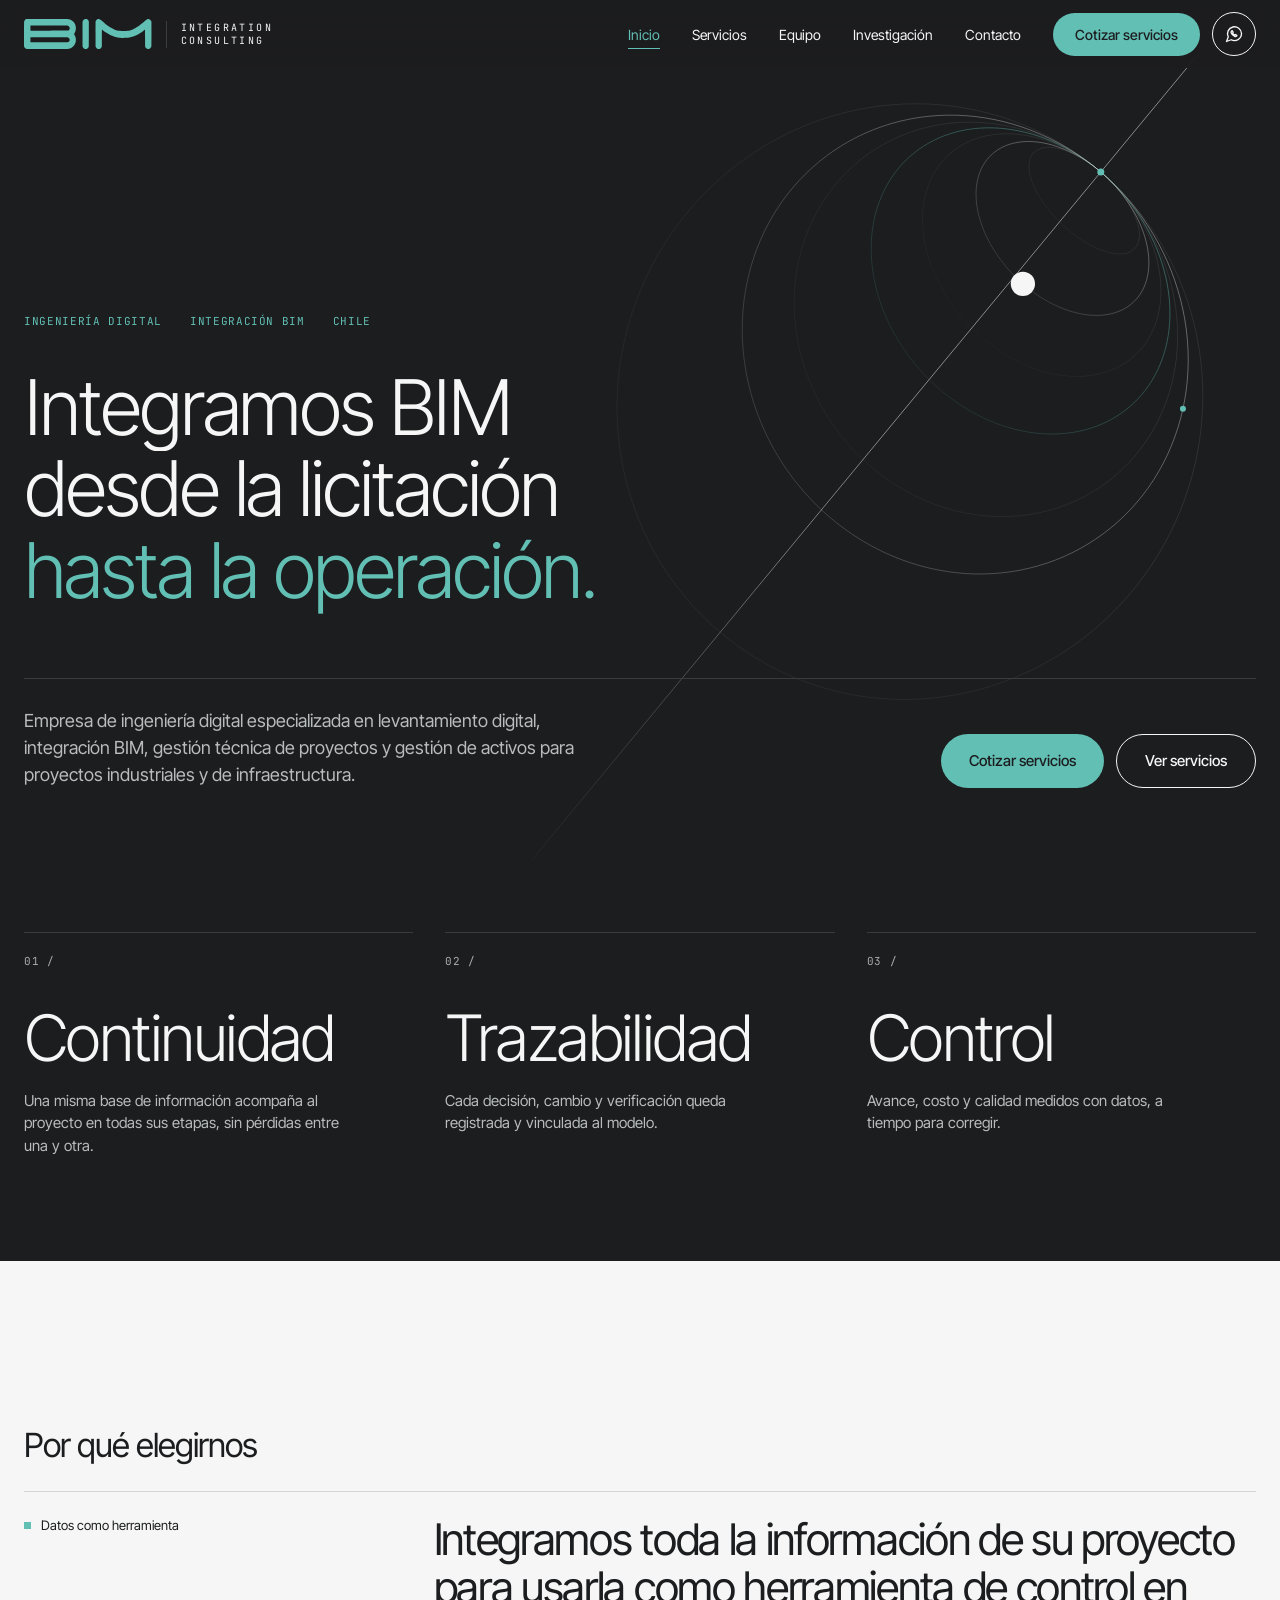
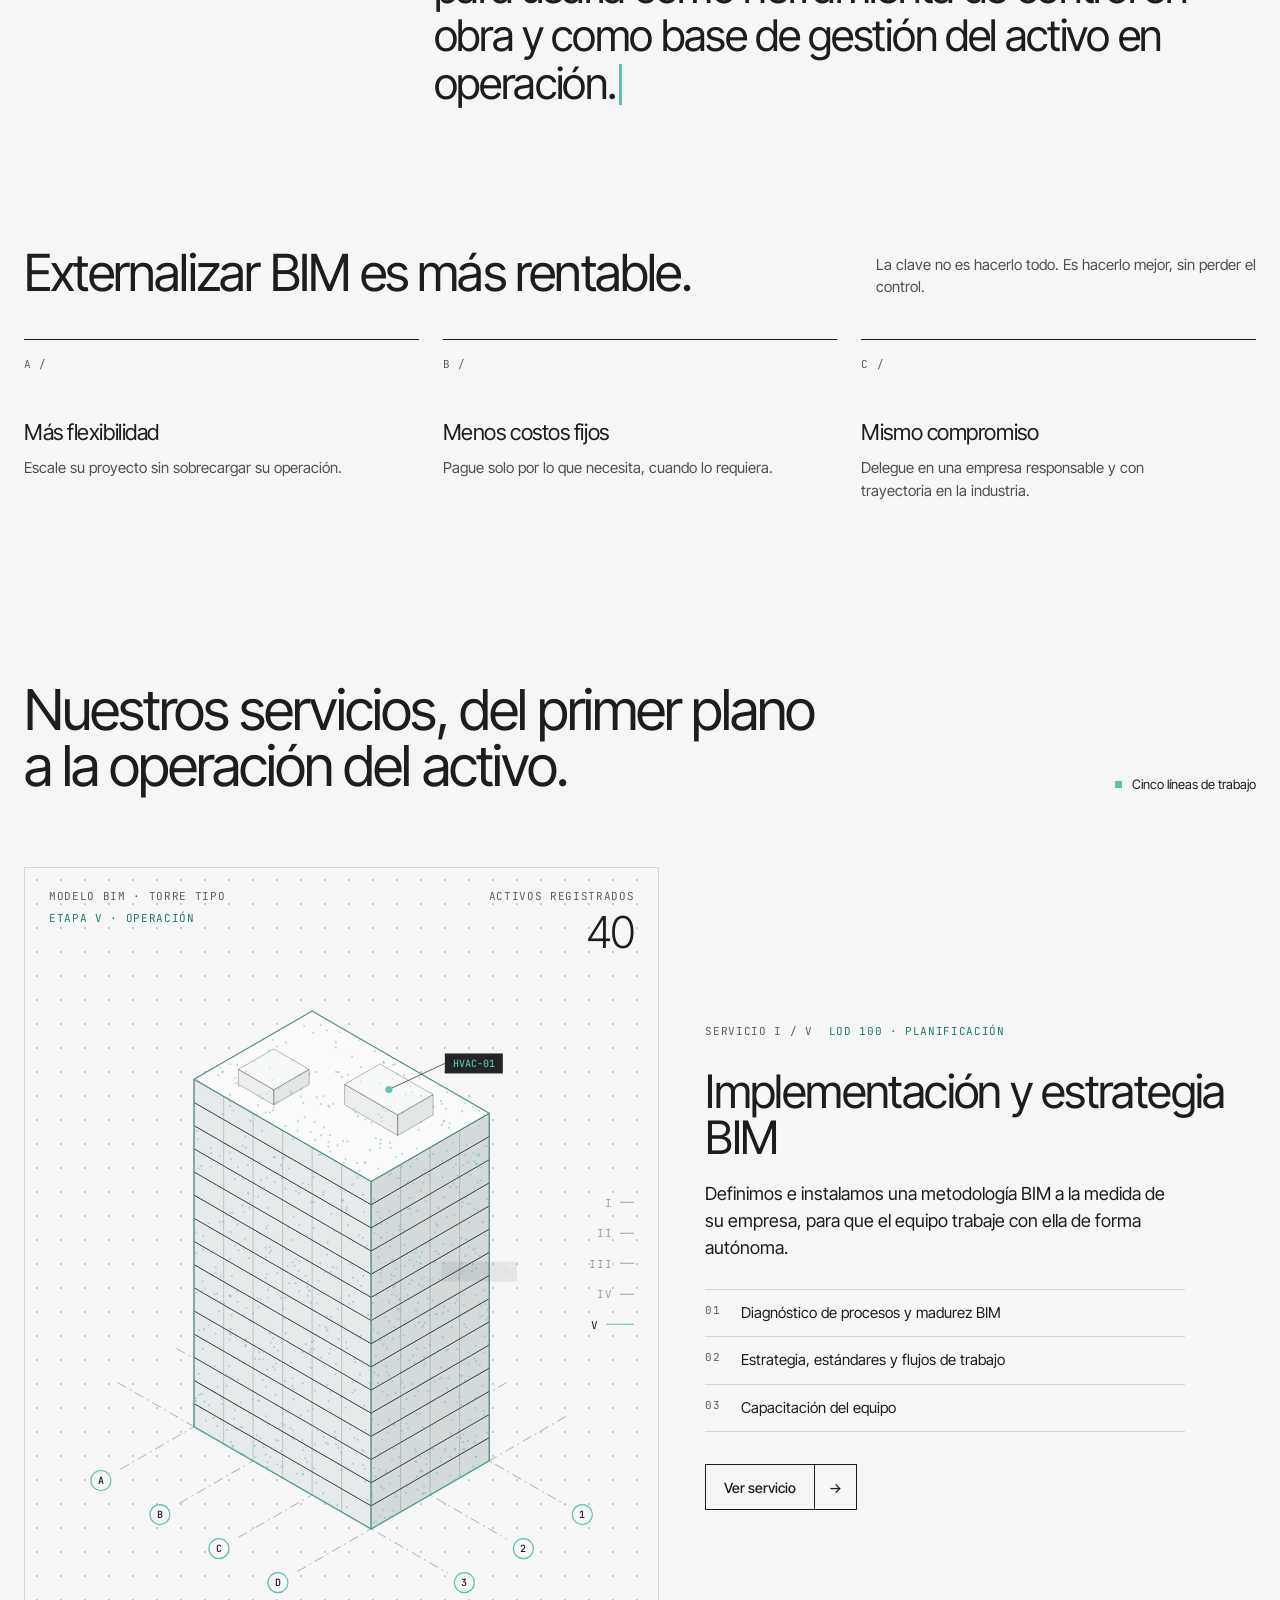
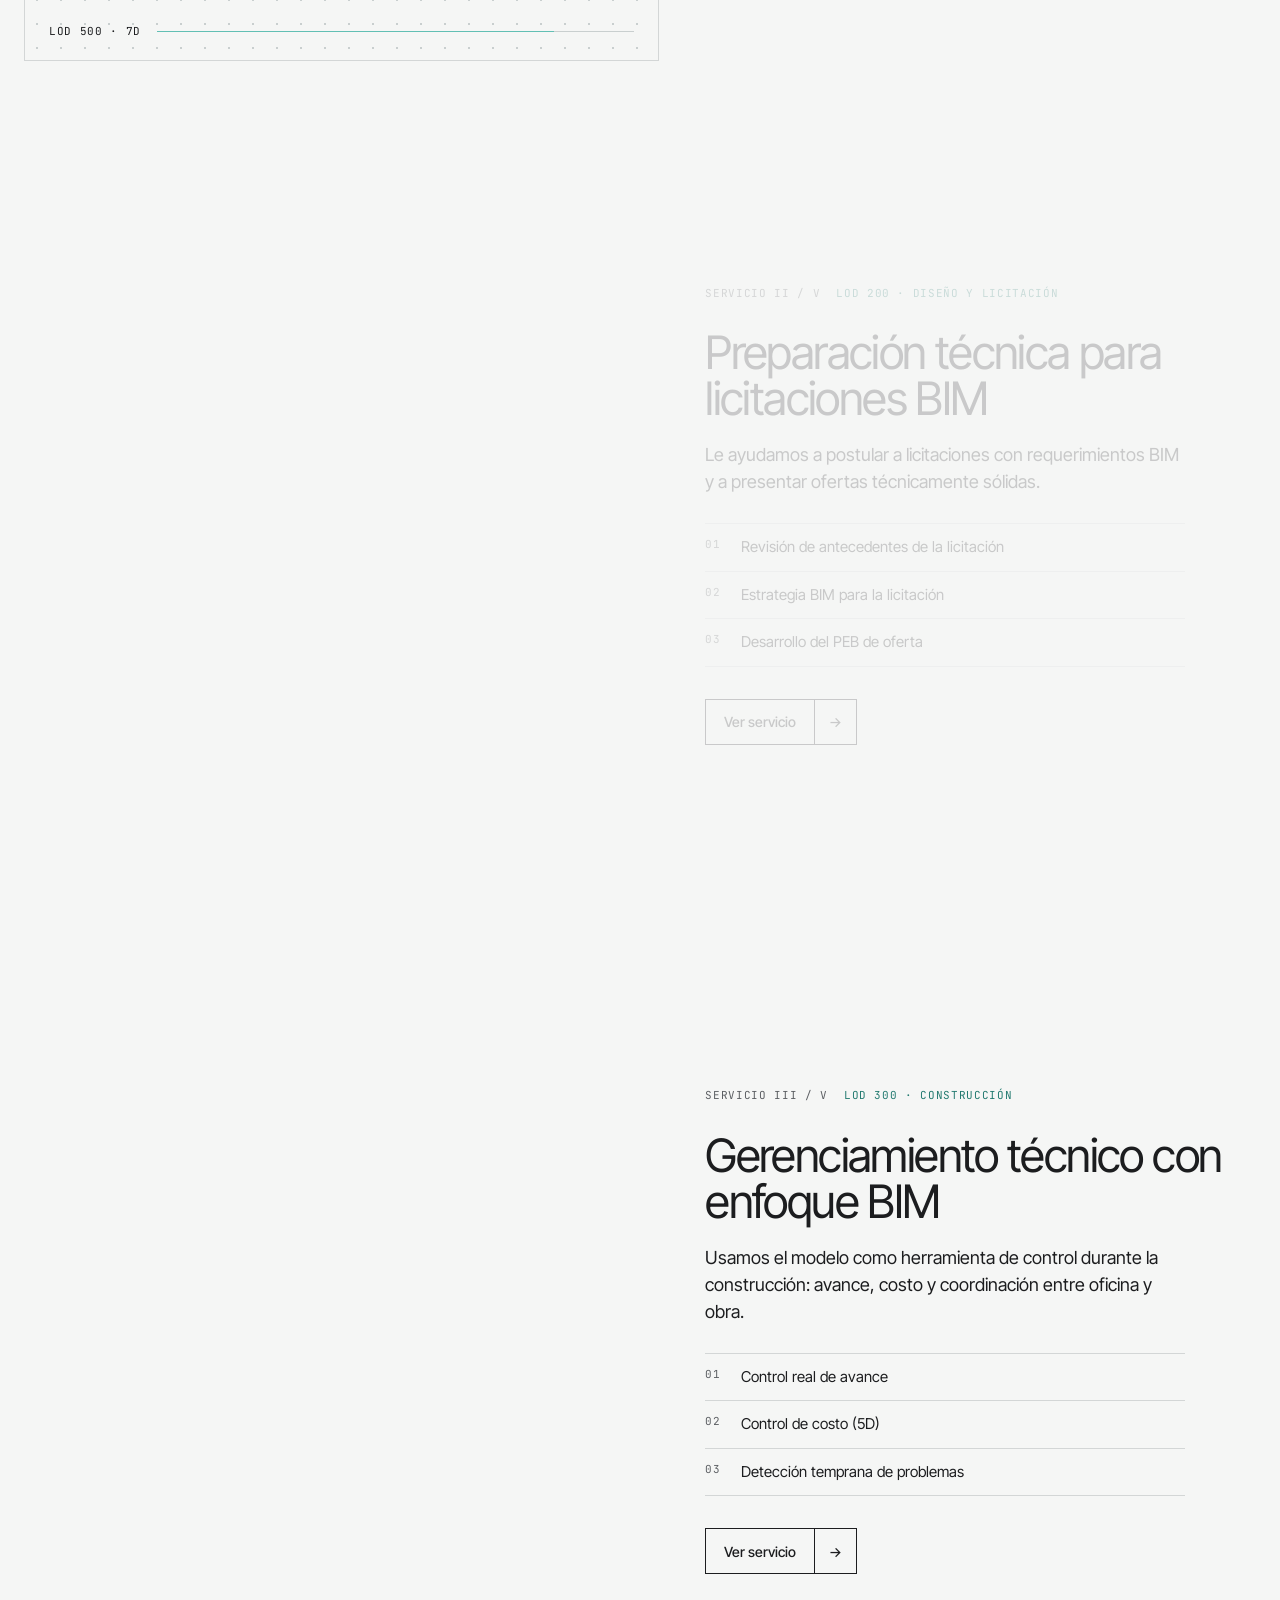
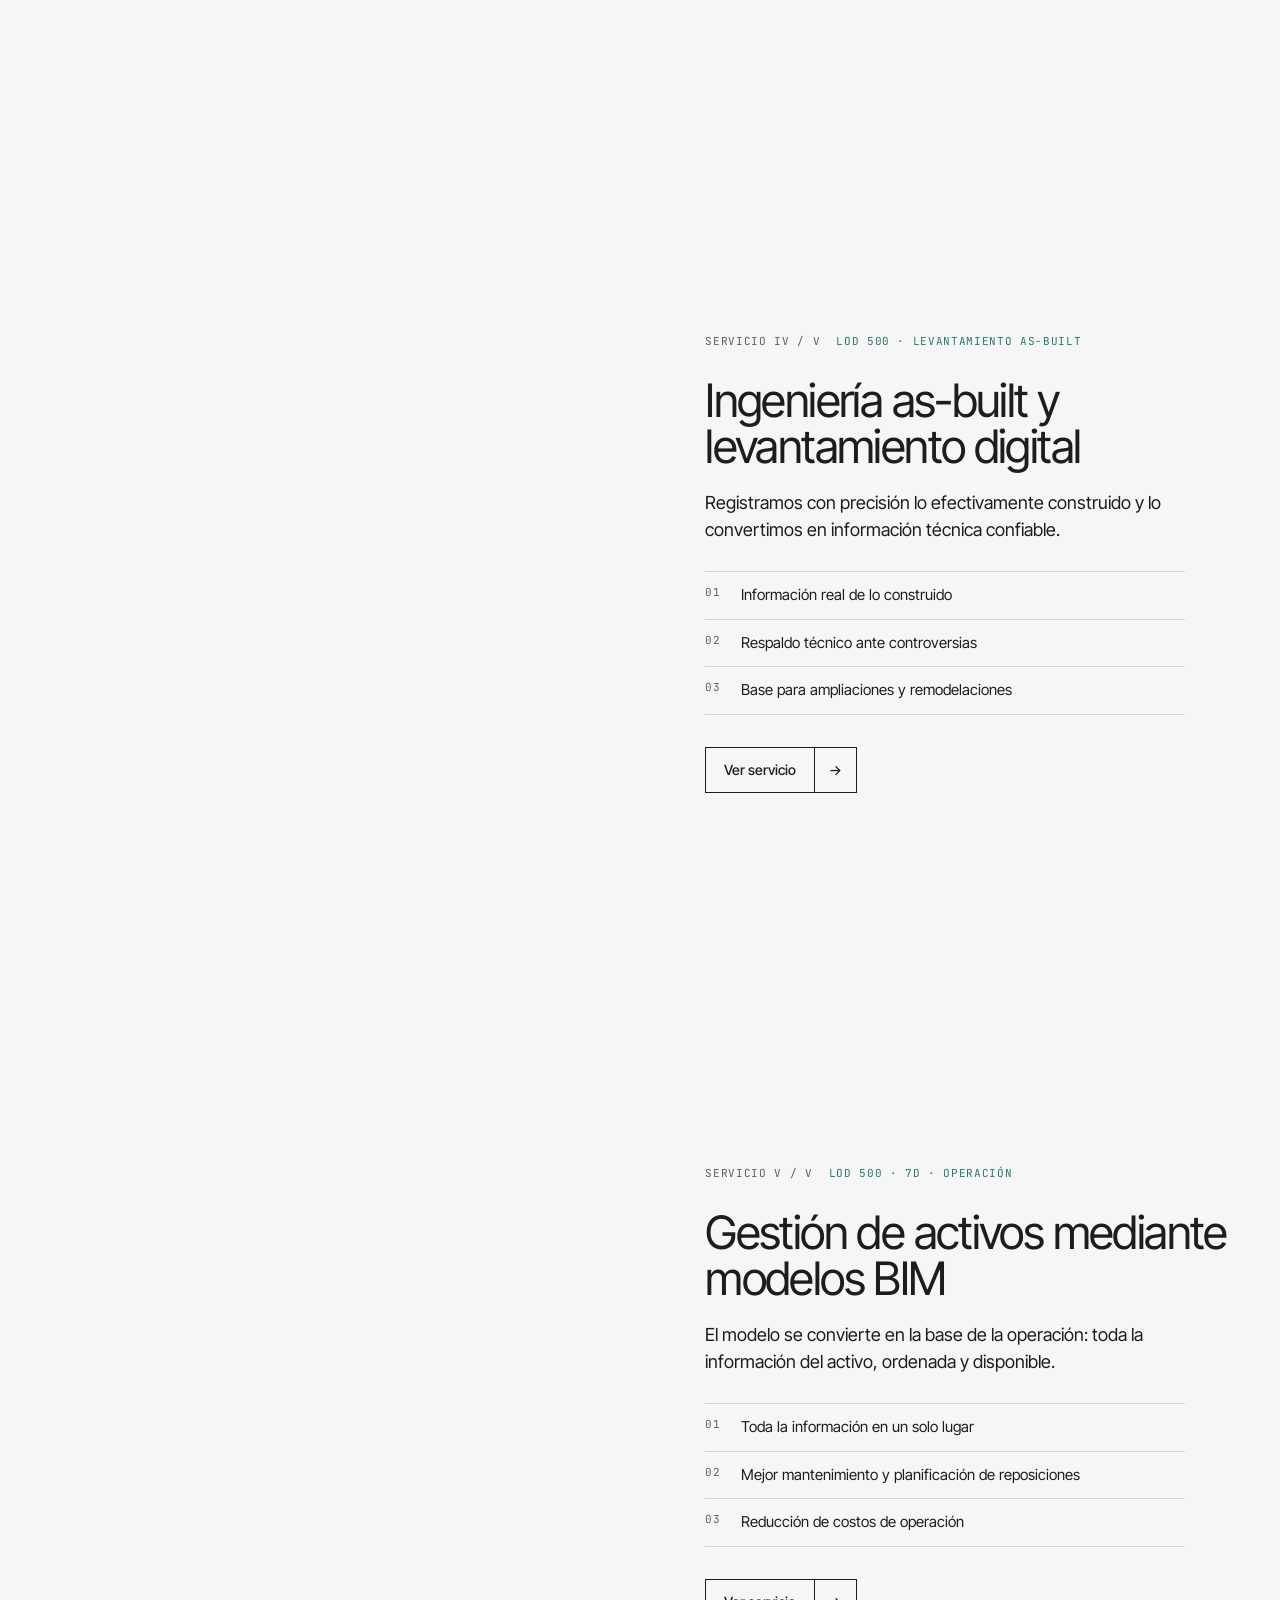
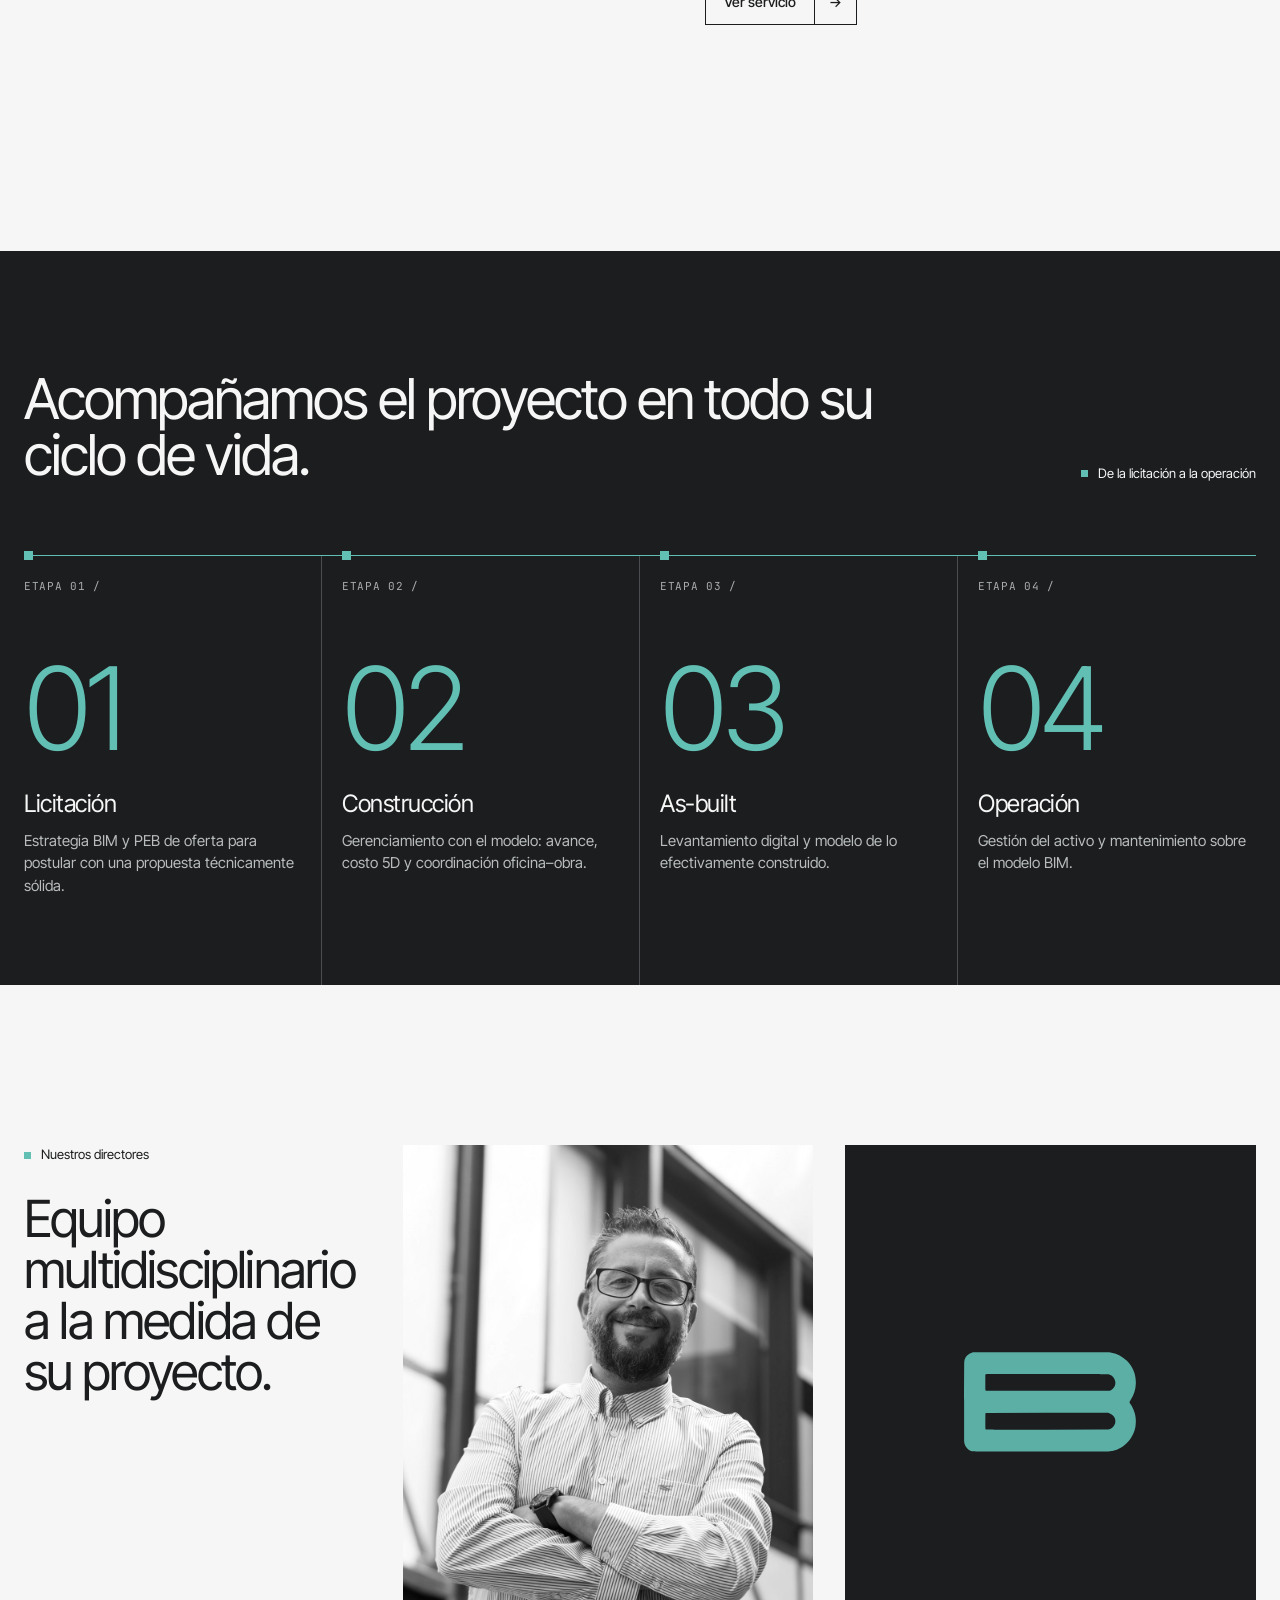
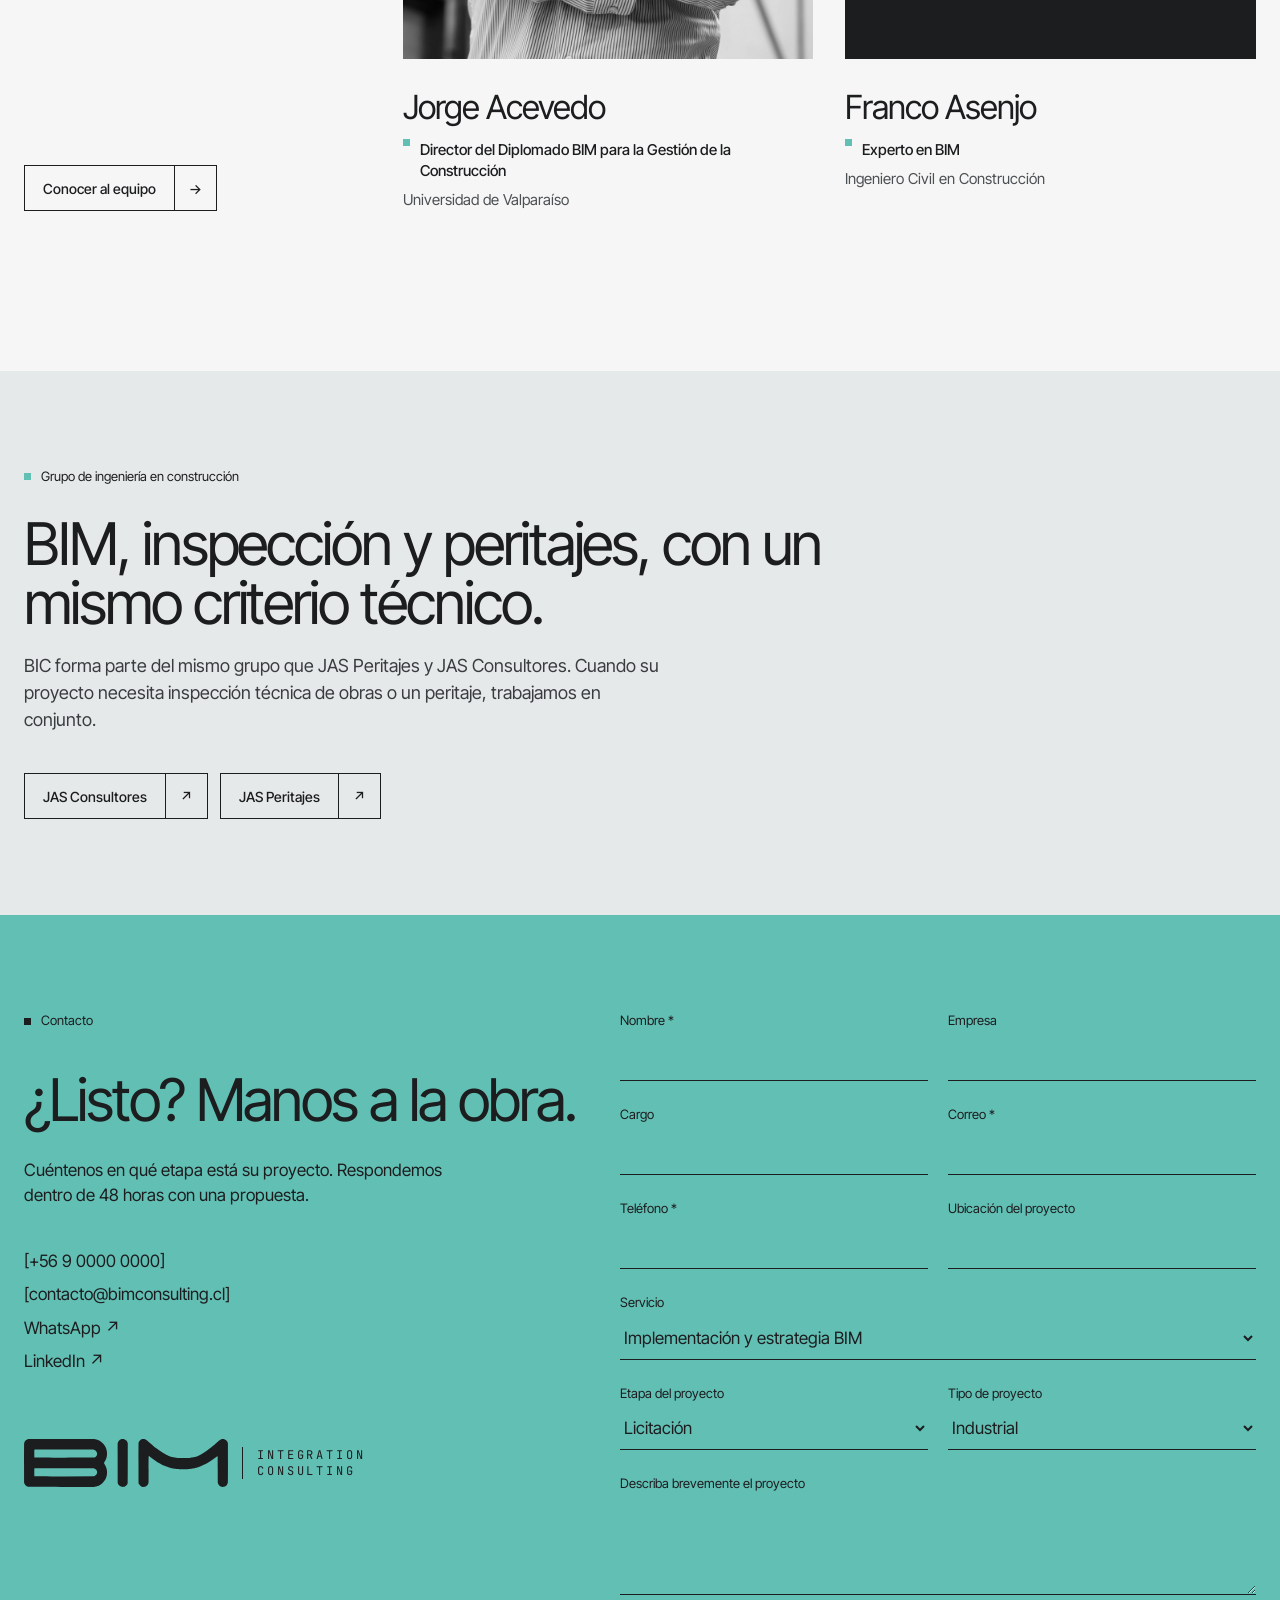
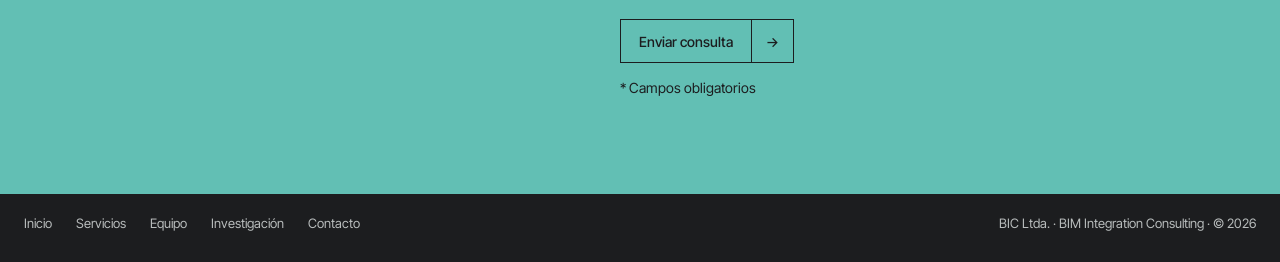
==== commit 7af5db3c: "BIC: servicios con torre BIM que se construye al hacer scroll Co-Authored-By: Claude Opus 5.5 <norep" ====
--- a/bic/index.html
+++ b/bic/index.html
@@ -66,70 +66,60 @@
 </div>
 <div style="display: grid; grid-template-columns: repeat(auto-fit, minmax(240px, 1fr)); gap: 40px 24px;"><div class="rv"><div class="rule" style="height: 1px; background: #1C1D1F; margin-bottom: 16px;"></div><div class="mono" style="color: #5C5F63;">A /</div><h3 style="margin: 44px 0 8px; font-size: 22px; font-weight: 400; letter-spacing: -0.02em;">Más flexibilidad</h3><p style="margin: 0; color: #4C4F53; max-width: 340px;">Escale su proyecto sin sobrecargar su operación.</p></div><div class="rv s2"><div class="rule" style="height: 1px; background: #1C1D1F; margin-bottom: 16px;"></div><div class="mono" style="color: #5C5F63;">B /</div><h3 style="margin: 44px 0 8px; font-size: 22px; font-weight: 400; letter-spacing: -0.02em;">Menos costos fijos</h3><p style="margin: 0; color: #4C4F53; max-width: 340px;">Pague solo por lo que necesita, cuando lo requiera.</p></div><div class="rv s3"><div class="rule" style="height: 1px; background: #1C1D1F; margin-bottom: 16px;"></div><div class="mono" style="color: #5C5F63;">C /</div><h3 style="margin: 44px 0 8px; font-size: 22px; font-weight: 400; letter-spacing: -0.02em;">Mismo compromiso</h3><p style="margin: 0; color: #4C4F53; max-width: 340px;">Delegue en una empresa responsable y con trayectoria en la industria.</p></div></div>
 </section>
-<section id="servicios" class="hs-outer" aria-label="Nuestros servicios">
-<div class="hs-in" style="box-sizing: border-box; padding: 88px 0 24px;">
-<div style="padding: 0 24px 20px; display: flex; flex-wrap: wrap; justify-content: space-between; align-items: flex-end; gap: 16px;">
-<h2 style="margin: 0; font-weight: 400; font-size: clamp(26px, 2.6vw, 38px); letter-spacing: -0.03em;">Nuestros servicios</h2>
+<section id="servicios" aria-labelledby="serv-t" style="padding: 120px 0 40px;">
+<div style="padding: 0 24px 56px; display: flex; flex-wrap: wrap; justify-content: space-between; align-items: flex-end; gap: 24px;">
+<h2 id="serv-t" class="rv" style="margin: 0; font-weight: 400; font-size: clamp(30px, 4.4vw, 68px); line-height: 1; letter-spacing: -0.035em; max-width: 820px;">Nuestros servicios, del primer plano a la operación del activo.</h2>
 <div class="lb">Cinco líneas de trabajo</div>
 </div>
-<div class="hs-track" style="display: flex; gap: 32px; padding: 0 24px; width: max-content; box-sizing: border-box;">
-<article class="hs-p" style="flex: none; width: min(1080px, 86vw); box-sizing: border-box; border-top: 1px solid #1C1D1F; padding-top: 16px; display: flex; flex-direction: column; gap: 20px;">
-<div style="display: flex; align-items: baseline; gap: 24px;"><span class="mono" style="color: #5C5F63;">01 /</span><h3 style="margin: 0; font-weight: 400; font-size: clamp(28px, 4vw, 60px); line-height: 1; letter-spacing: -0.035em;">Implementación y estrategia BIM</h3></div>
-<div style="display: flex; flex-wrap: wrap; gap: 28px; flex: 1;">
-<div class="ph" style="flex: 1 1 280px; min-height: 240px; background: #1C1D1F;"><div><img class="pt" src="assets/img/s1-estrategia.jpg" alt="Manos sobre un modelo digital de edificios" style="width: 100%; height: 100%; object-fit: cover; display: block;"></div></div>
-<div style="flex: 1.2 1 320px; display: flex; flex-direction: column; gap: 18px; align-items: flex-start;">
-<p style="margin: 0; font-size: 18px; max-width: 480px;">Definimos e instalamos una metodología BIM a la medida de su empresa, para que el equipo trabaje con ella de forma autónoma.</p>
-<ul style="margin: 0; padding: 0; list-style: none; width: 100%; max-width: 480px; color: #3A3C40; border-bottom: 1px solid #D3D6D6;"><li style="padding: 9px 0; border-top: 1px solid #D3D6D6;">Diagnóstico de procesos y madurez BIM</li><li style="padding: 9px 0; border-top: 1px solid #D3D6D6;">Estrategia, estándares y flujos de trabajo</li><li style="padding: 9px 0; border-top: 1px solid #D3D6D6;">Capacitación del equipo</li></ul>
-<a class="bt" href="servicios.html#s1"><span>Cotizar servicio</span><span aria-hidden="true">→</span></a>
-</div>
-</div>
-</article>
-<article class="hs-p" style="flex: none; width: min(1080px, 86vw); box-sizing: border-box; border-top: 1px solid #1C1D1F; padding-top: 16px; display: flex; flex-direction: column; gap: 20px;">
-<div style="display: flex; align-items: baseline; gap: 24px;"><span class="mono" style="color: #5C5F63;">02 /</span><h3 style="margin: 0; font-weight: 400; font-size: clamp(28px, 4vw, 60px); line-height: 1; letter-spacing: -0.035em;">Preparación técnica para licitaciones BIM</h3></div>
-<div style="display: flex; flex-wrap: wrap; gap: 28px; flex: 1;">
-<div class="ph" style="flex: 1 1 280px; min-height: 240px; background: #1C1D1F;"><div><img class="pt" src="assets/img/s2-licitaciones.jpg" alt="Profesionales revisando antecedentes de una licitación" style="width: 100%; height: 100%; object-fit: cover; display: block;"></div></div>
-<div style="flex: 1.2 1 320px; display: flex; flex-direction: column; gap: 18px; align-items: flex-start;">
-<p style="margin: 0; font-size: 18px; max-width: 480px;">Le ayudamos a postular a licitaciones con requerimientos BIM y a presentar ofertas técnicamente sólidas.</p>
-<ul style="margin: 0; padding: 0; list-style: none; width: 100%; max-width: 480px; color: #3A3C40; border-bottom: 1px solid #D3D6D6;"><li style="padding: 9px 0; border-top: 1px solid #D3D6D6;">Revisión de antecedentes de la licitación</li><li style="padding: 9px 0; border-top: 1px solid #D3D6D6;">Estrategia BIM para la licitación</li><li style="padding: 9px 0; border-top: 1px solid #D3D6D6;">Desarrollo del PEB de oferta</li></ul>
-<a class="bt" href="servicios.html#s2"><span>Cotizar servicio</span><span aria-hidden="true">→</span></a>
-</div>
-</div>
-</article>
-<article class="hs-p" style="flex: none; width: min(1080px, 86vw); box-sizing: border-box; border-top: 1px solid #1C1D1F; padding-top: 16px; display: flex; flex-direction: column; gap: 20px;">
-<div style="display: flex; align-items: baseline; gap: 24px;"><span class="mono" style="color: #5C5F63;">03 /</span><h3 style="margin: 0; font-weight: 400; font-size: clamp(28px, 4vw, 60px); line-height: 1; letter-spacing: -0.035em;">Gerenciamiento técnico con enfoque BIM</h3></div>
-<div style="display: flex; flex-wrap: wrap; gap: 28px; flex: 1;">
-<div class="ph" style="flex: 1 1 280px; min-height: 240px; background: #1C1D1F;"><div><img class="pt" src="assets/img/s3-gerenciamiento.jpg" alt="Equipo revisando un modelo en pantalla" style="width: 100%; height: 100%; object-fit: cover; display: block;"></div></div>
-<div style="flex: 1.2 1 320px; display: flex; flex-direction: column; gap: 18px; align-items: flex-start;">
-<p style="margin: 0; font-size: 18px; max-width: 480px;">Usamos el modelo como herramienta de control durante la construcción: avance, costo y coordinación entre oficina y obra.</p>
-<ul style="margin: 0; padding: 0; list-style: none; width: 100%; max-width: 480px; color: #3A3C40; border-bottom: 1px solid #D3D6D6;"><li style="padding: 9px 0; border-top: 1px solid #D3D6D6;">Control real de avance</li><li style="padding: 9px 0; border-top: 1px solid #D3D6D6;">Control de costo (5D)</li><li style="padding: 9px 0; border-top: 1px solid #D3D6D6;">Detección temprana de problemas</li></ul>
-<a class="bt" href="servicios.html#s3"><span>Cotizar servicio</span><span aria-hidden="true">→</span></a>
-</div>
-</div>
-</article>
-<article class="hs-p" style="flex: none; width: min(1080px, 86vw); box-sizing: border-box; border-top: 1px solid #1C1D1F; padding-top: 16px; display: flex; flex-direction: column; gap: 20px;">
-<div style="display: flex; align-items: baseline; gap: 24px;"><span class="mono" style="color: #5C5F63;">04 /</span><h3 style="margin: 0; font-weight: 400; font-size: clamp(28px, 4vw, 60px); line-height: 1; letter-spacing: -0.035em;">Ingeniería as-built y levantamiento digital</h3></div>
-<div style="display: flex; flex-wrap: wrap; gap: 28px; flex: 1;">
-<div class="ph" style="flex: 1 1 280px; min-height: 240px; background: #1C1D1F;"><div><img class="pt" src="assets/img/s4-asbuilt.jpg" alt="Modelo digital de un edificio sobre una tablet" style="width: 100%; height: 100%; object-fit: cover; display: block;"></div></div>
-<div style="flex: 1.2 1 320px; display: flex; flex-direction: column; gap: 18px; align-items: flex-start;">
-<p style="margin: 0; font-size: 18px; max-width: 480px;">Registramos con precisión lo efectivamente construido y lo convertimos en información técnica confiable.</p>
-<ul style="margin: 0; padding: 0; list-style: none; width: 100%; max-width: 480px; color: #3A3C40; border-bottom: 1px solid #D3D6D6;"><li style="padding: 9px 0; border-top: 1px solid #D3D6D6;">Información real de lo construido</li><li style="padding: 9px 0; border-top: 1px solid #D3D6D6;">Respaldo técnico ante controversias</li><li style="padding: 9px 0; border-top: 1px solid #D3D6D6;">Base para ampliaciones y remodelaciones</li></ul>
-<a class="bt" href="servicios.html#s4"><span>Cotizar servicio</span><span aria-hidden="true">→</span></a>
-</div>
-</div>
-</article>
-<article class="hs-p" style="flex: none; width: min(1080px, 86vw); box-sizing: border-box; border-top: 1px solid #1C1D1F; padding-top: 16px; display: flex; flex-direction: column; gap: 20px;">
-<div style="display: flex; align-items: baseline; gap: 24px;"><span class="mono" style="color: #5C5F63;">05 /</span><h3 style="margin: 0; font-weight: 400; font-size: clamp(28px, 4vw, 60px); line-height: 1; letter-spacing: -0.035em;">Gestión de activos mediante modelos BIM</h3></div>
-<div style="display: flex; flex-wrap: wrap; gap: 28px; flex: 1;">
-<div class="ph" style="flex: 1 1 280px; min-height: 240px; background: #1C1D1F;"><div><img class="pt" src="assets/img/s5-activos.jpg" alt="Revisión de costos de operación" style="width: 100%; height: 100%; object-fit: cover; display: block;"></div></div>
-<div style="flex: 1.2 1 320px; display: flex; flex-direction: column; gap: 18px; align-items: flex-start;">
-<p style="margin: 0; font-size: 18px; max-width: 480px;">El modelo se convierte en la base de la operación: toda la información del activo, ordenada y disponible.</p>
-<ul style="margin: 0; padding: 0; list-style: none; width: 100%; max-width: 480px; color: #3A3C40; border-bottom: 1px solid #D3D6D6;"><li style="padding: 9px 0; border-top: 1px solid #D3D6D6;">Toda la información en un solo lugar</li><li style="padding: 9px 0; border-top: 1px solid #D3D6D6;">Mejor mantenimiento y planificación de reposiciones</li><li style="padding: 9px 0; border-top: 1px solid #D3D6D6;">Reducción de costos de operación</li></ul>
-<a class="bt" href="servicios.html#s5"><span>Cotizar servicio</span><span aria-hidden="true">→</span></a>
-</div>
-</div>
-</article>
-</div>
-<div aria-hidden="true" style="margin: 24px 24px 0; height: 1px; background: #D3D6D6;"><div class="hs-bar" style="height: 1px; background: #62BFB4; transform-origin: left;"></div></div>
+<div class="tw">
+<div class="tw-l">
+<div class="tw-vp">
+<canvas class="tw-cv" aria-hidden="true"></canvas>
+<div class="tw-hud mono" aria-hidden="true">
+<div class="tw-tl"><span>Modelo BIM · Torre tipo</span><span class="tw-st">Etapa I · Planificación</span></div>
+<div class="tw-tr"><span class="tw-pk">Avance de obra</span><span class="tw-pct">0%</span></div>
+<ol class="tw-rail"><li data-i="0"><span>I</span></li><li data-i="1"><span>II</span></li><li data-i="2"><span>III</span></li><li data-i="3"><span>IV</span></li><li data-i="4"><span>V</span></li></ol>
+<div class="tw-bl"><span class="tw-lod">LOD 100</span><span class="tw-bar"><i></i></span></div>
+</div>
+</div>
+</div>
+<div class="tw-r">
+<article class="tw-b" data-i="0">
+<div class="mono" style="color: #5C5F63; margin-bottom: 28px; display: flex; gap: 16px; flex-wrap: wrap;"><span>Servicio I / V</span><span style="color: #237A70;">LOD 100 · Planificación</span></div>
+<h3 style="margin: 0 0 20px; font-weight: 400; font-size: clamp(32px, 3.6vw, 56px); line-height: 1; letter-spacing: -0.035em;">Implementación y estrategia BIM</h3>
+<p style="margin: 0 0 28px; font-size: 18px; max-width: 480px;">Definimos e instalamos una metodología BIM a la medida de su empresa, para que el equipo trabaje con ella de forma autónoma.</p>
+<ul class="tw-li"><li><span class="mono" style="color: #5C5F63;">01</span><span>Diagnóstico de procesos y madurez BIM</span></li><li><span class="mono" style="color: #5C5F63;">02</span><span>Estrategia, estándares y flujos de trabajo</span></li><li><span class="mono" style="color: #5C5F63;">03</span><span>Capacitación del equipo</span></li></ul>
+<a class="bt" href="servicios.html#s1" style="margin-top: 32px;"><span>Ver servicio</span><span aria-hidden="true">→</span></a>
+</article>
+<article class="tw-b" data-i="1">
+<div class="mono" style="color: #5C5F63; margin-bottom: 28px; display: flex; gap: 16px; flex-wrap: wrap;"><span>Servicio II / V</span><span style="color: #237A70;">LOD 200 · Diseño y licitación</span></div>
+<h3 style="margin: 0 0 20px; font-weight: 400; font-size: clamp(32px, 3.6vw, 56px); line-height: 1; letter-spacing: -0.035em;">Preparación técnica para licitaciones BIM</h3>
+<p style="margin: 0 0 28px; font-size: 18px; max-width: 480px;">Le ayudamos a postular a licitaciones con requerimientos BIM y a presentar ofertas técnicamente sólidas.</p>
+<ul class="tw-li"><li><span class="mono" style="color: #5C5F63;">01</span><span>Revisión de antecedentes de la licitación</span></li><li><span class="mono" style="color: #5C5F63;">02</span><span>Estrategia BIM para la licitación</span></li><li><span class="mono" style="color: #5C5F63;">03</span><span>Desarrollo del PEB de oferta</span></li></ul>
+<a class="bt" href="servicios.html#s2" style="margin-top: 32px;"><span>Ver servicio</span><span aria-hidden="true">→</span></a>
+</article>
+<article class="tw-b" data-i="2">
+<div class="mono" style="color: #5C5F63; margin-bottom: 28px; display: flex; gap: 16px; flex-wrap: wrap;"><span>Servicio III / V</span><span style="color: #237A70;">LOD 300 · Construcción</span></div>
+<h3 style="margin: 0 0 20px; font-weight: 400; font-size: clamp(32px, 3.6vw, 56px); line-height: 1; letter-spacing: -0.035em;">Gerenciamiento técnico con enfoque BIM</h3>
+<p style="margin: 0 0 28px; font-size: 18px; max-width: 480px;">Usamos el modelo como herramienta de control durante la construcción: avance, costo y coordinación entre oficina y obra.</p>
+<ul class="tw-li"><li><span class="mono" style="color: #5C5F63;">01</span><span>Control real de avance</span></li><li><span class="mono" style="color: #5C5F63;">02</span><span>Control de costo (5D)</span></li><li><span class="mono" style="color: #5C5F63;">03</span><span>Detección temprana de problemas</span></li></ul>
+<a class="bt" href="servicios.html#s3" style="margin-top: 32px;"><span>Ver servicio</span><span aria-hidden="true">→</span></a>
+</article>
+<article class="tw-b" data-i="3">
+<div class="mono" style="color: #5C5F63; margin-bottom: 28px; display: flex; gap: 16px; flex-wrap: wrap;"><span>Servicio IV / V</span><span style="color: #237A70;">LOD 500 · Levantamiento as-built</span></div>
+<h3 style="margin: 0 0 20px; font-weight: 400; font-size: clamp(32px, 3.6vw, 56px); line-height: 1; letter-spacing: -0.035em;">Ingeniería as-built y levantamiento digital</h3>
+<p style="margin: 0 0 28px; font-size: 18px; max-width: 480px;">Registramos con precisión lo efectivamente construido y lo convertimos en información técnica confiable.</p>
+<ul class="tw-li"><li><span class="mono" style="color: #5C5F63;">01</span><span>Información real de lo construido</span></li><li><span class="mono" style="color: #5C5F63;">02</span><span>Respaldo técnico ante controversias</span></li><li><span class="mono" style="color: #5C5F63;">03</span><span>Base para ampliaciones y remodelaciones</span></li></ul>
+<a class="bt" href="servicios.html#s4" style="margin-top: 32px;"><span>Ver servicio</span><span aria-hidden="true">→</span></a>
+</article>
+<article class="tw-b" data-i="4">
+<div class="mono" style="color: #5C5F63; margin-bottom: 28px; display: flex; gap: 16px; flex-wrap: wrap;"><span>Servicio V / V</span><span style="color: #237A70;">LOD 500 · 7D · Operación</span></div>
+<h3 style="margin: 0 0 20px; font-weight: 400; font-size: clamp(32px, 3.6vw, 56px); line-height: 1; letter-spacing: -0.035em;">Gestión de activos mediante modelos BIM</h3>
+<p style="margin: 0 0 28px; font-size: 18px; max-width: 480px;">El modelo se convierte en la base de la operación: toda la información del activo, ordenada y disponible.</p>
+<ul class="tw-li"><li><span class="mono" style="color: #5C5F63;">01</span><span>Toda la información en un solo lugar</span></li><li><span class="mono" style="color: #5C5F63;">02</span><span>Mejor mantenimiento y planificación de reposiciones</span></li><li><span class="mono" style="color: #5C5F63;">03</span><span>Reducción de costos de operación</span></li></ul>
+<a class="bt" href="servicios.html#s5" style="margin-top: 32px;"><span>Ver servicio</span><span aria-hidden="true">→</span></a>
+</article>
+</div>
 </div>
 </section>
 <section id="ciclo" style="overflow: hidden; background: #1C1D1F; color: #F5F6F5; padding: 120px 24px 0;">
--- a/bic/assets/bic.css
+++ b/bic/assets/bic.css
@@ -50,3 +50,36 @@
 /* Formulario sobre turquesa */
 #contacto input:focus,#contacto select:focus,#contacto textarea:focus{outline:none;border-bottom-color:#F5F6F5}
 #contacto .lb::before{background:#1C1D1F}
+
+/* Servicios: torre BIM que se construye con el scroll */
+.tw{position:relative;display:flex;gap:48px;padding:0 24px}
+.tw-l{flex:1.15 1 0;position:sticky;top:var(--hh,68px);height:calc(100vh - var(--hh,68px));min-height:560px;align-self:flex-start;padding:16px 0 24px;box-sizing:border-box}
+.tw-vp{position:relative;width:100%;height:100%;border:1px solid #D3D6D6;background-color:#F5F6F5;background-image:radial-gradient(#C9CFCF 1px,transparent 1.2px);background-size:24px 24px;overflow:hidden}
+.tw-cv{position:absolute;inset:0;width:100%;height:100%;display:block}
+.tw-hud{position:absolute;inset:0;pointer-events:none;font-size:11px;color:#1C1D1F}
+.tw-hud>div{position:absolute;display:flex;flex-direction:column;gap:6px}
+.tw-tl{top:20px;left:24px}
+.tw-tl span:first-child,.tw-pk{color:#5C5F63}
+.tw-st{color:#237A70}
+.tw-tr{top:20px;right:24px;align-items:flex-end;transition:opacity .4s}
+.tw-pct{font-family:'Inter Tight',sans-serif;font-weight:300;font-size:44px;line-height:1;letter-spacing:-.04em;color:#1C1D1F}
+.tw-bl{left:24px;bottom:20px;right:24px;flex-direction:row !important;align-items:center;gap:16px !important}
+.tw-bar{flex:1;height:1px;background:#C9CFCF;position:relative}
+.tw-bar i{position:absolute;left:0;top:0;height:1px;width:0;background:#62BFB4}
+.tw-rail{position:absolute;right:24px;top:50%;transform:translateY(-50%);list-style:none;margin:0;padding:0;display:flex;flex-direction:column;gap:14px}
+.tw-rail li{display:flex;align-items:center;justify-content:flex-end;gap:8px;color:#9EA3A3;transition:color .4s}
+.tw-rail li::after{content:"";width:14px;height:1px;background:currentColor;transition:width .4s}
+.tw-rail li.on{color:#1C1D1F}
+.tw-rail li.on::after{width:28px;background:#62BFB4}
+.tw-r{flex:1 1 0}
+.tw-b{min-height:calc(100vh - 68px);display:flex;flex-direction:column;justify-content:center;align-items:flex-start;opacity:.2;transform:translateY(16px);transition:opacity .6s,transform .8s cubic-bezier(.2,.7,.1,1)}
+.tw-b.on{opacity:1;transform:none}
+.tw-li{margin:0;padding:0;list-style:none;width:100%;max-width:480px;border-bottom:1px solid #D3D6D6}
+.tw-li li{display:flex;gap:20px;padding:12px 0;border-top:1px solid #D3D6D6}
+@media (max-width:900px){
+.tw{display:block;padding:0 16px}
+.tw-l{height:52vh;min-height:0;z-index:3;background:#F5F6F5;padding:8px 0}
+.tw-b{min-height:85vh;justify-content:flex-start;padding-top:40px}
+.tw-pct{font-size:28px}
+.tw-rail{display:none}
+}
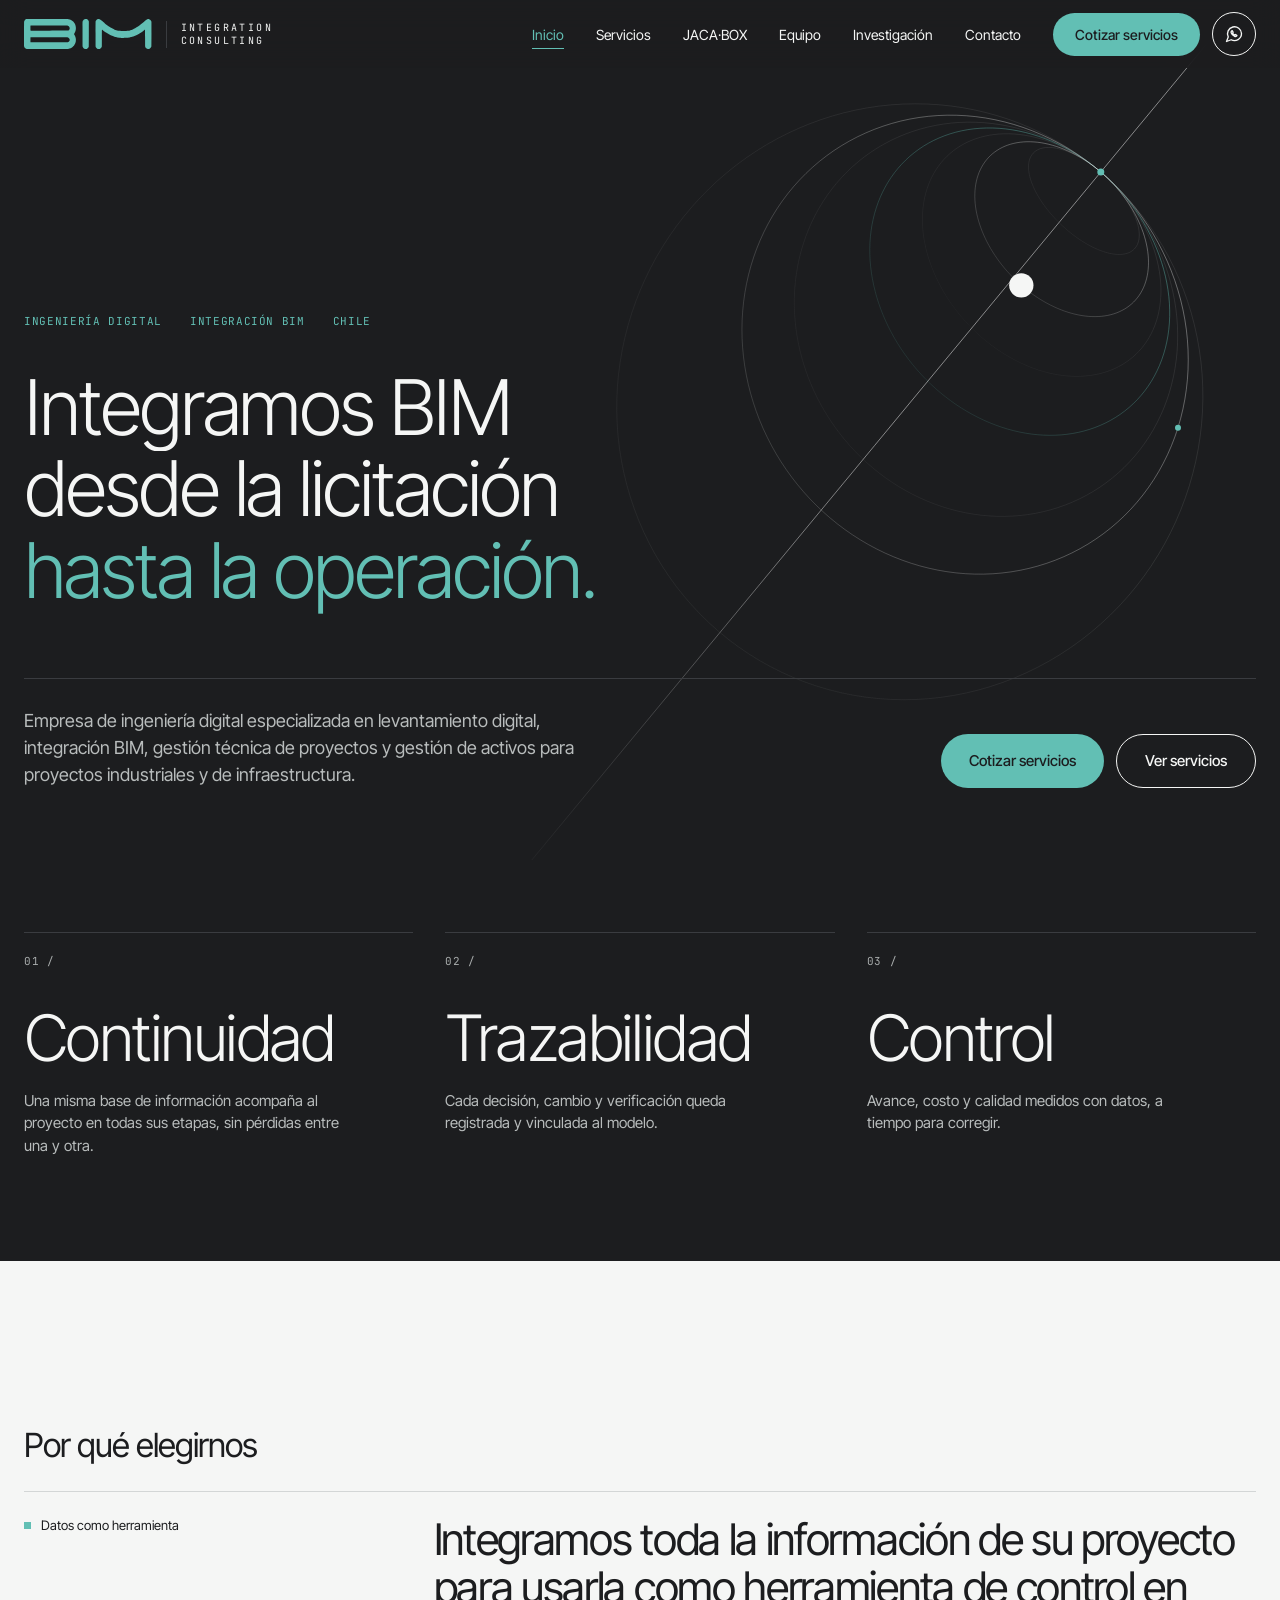
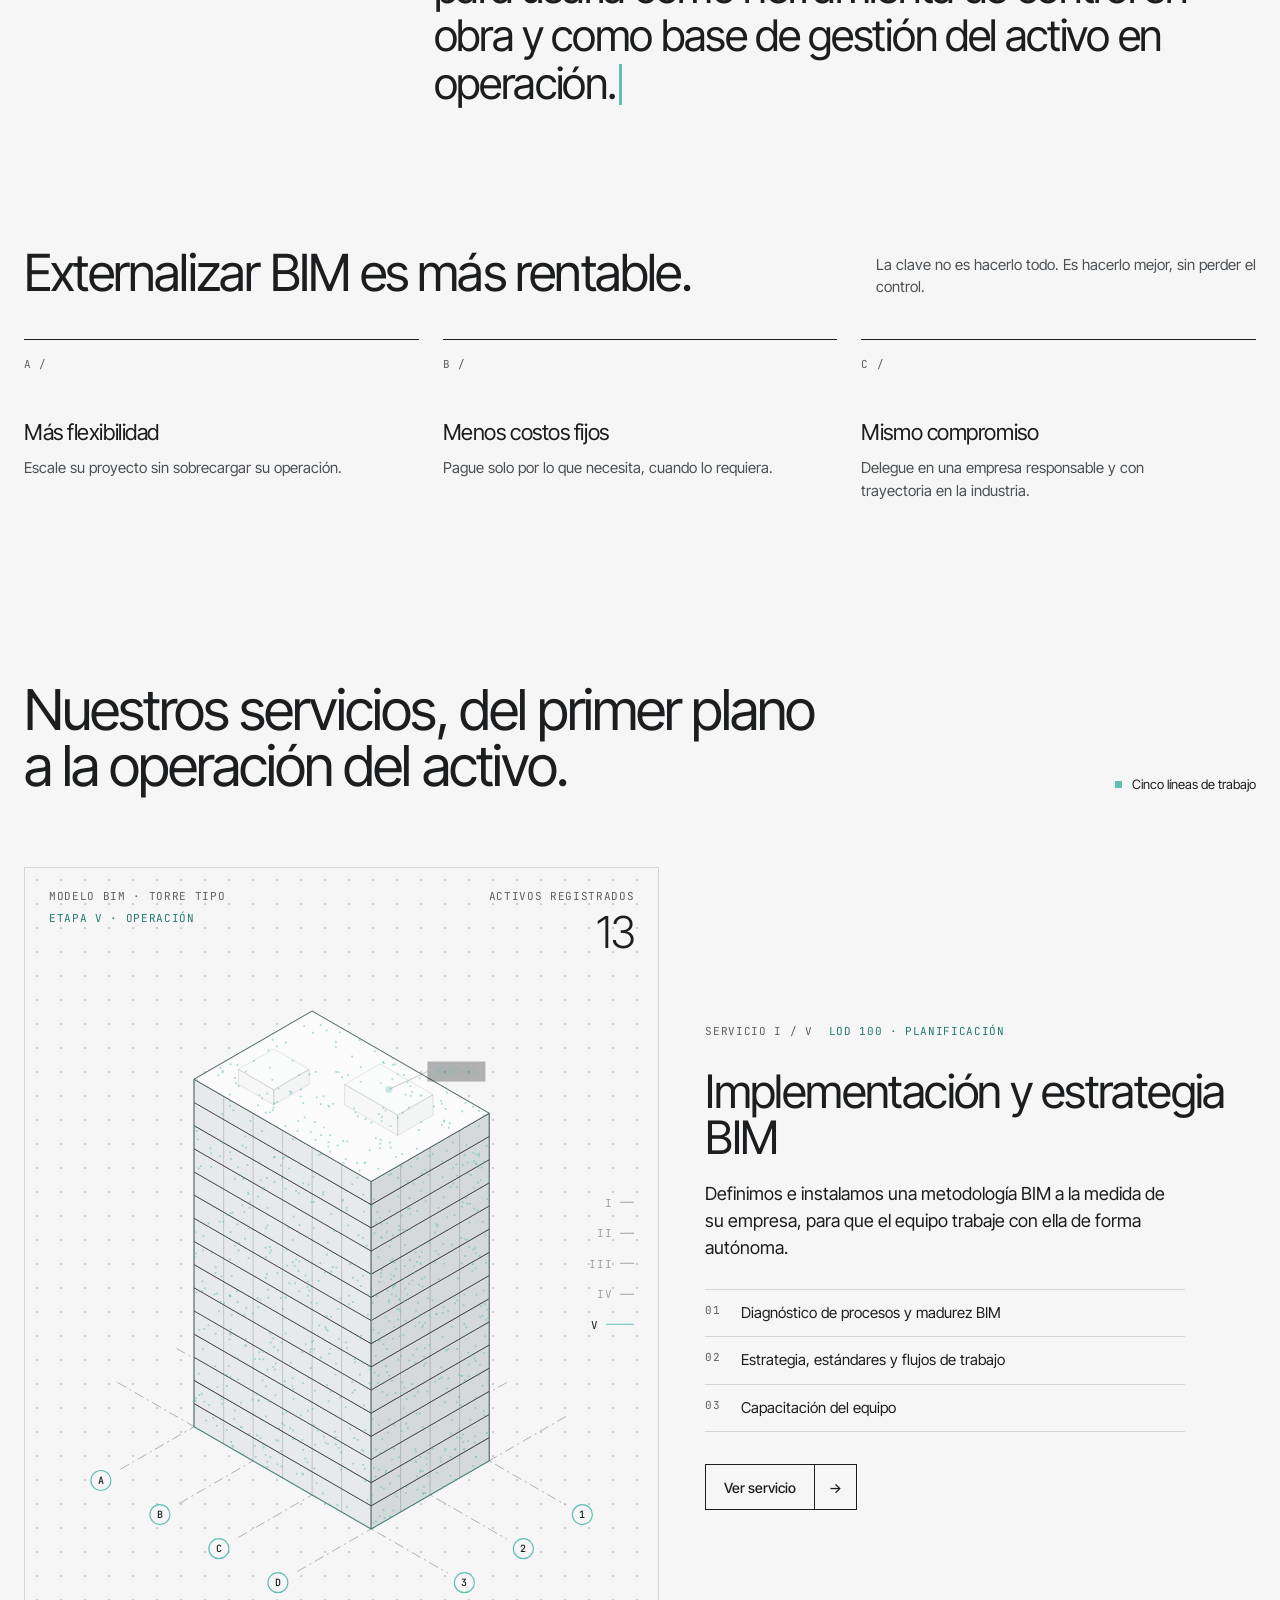
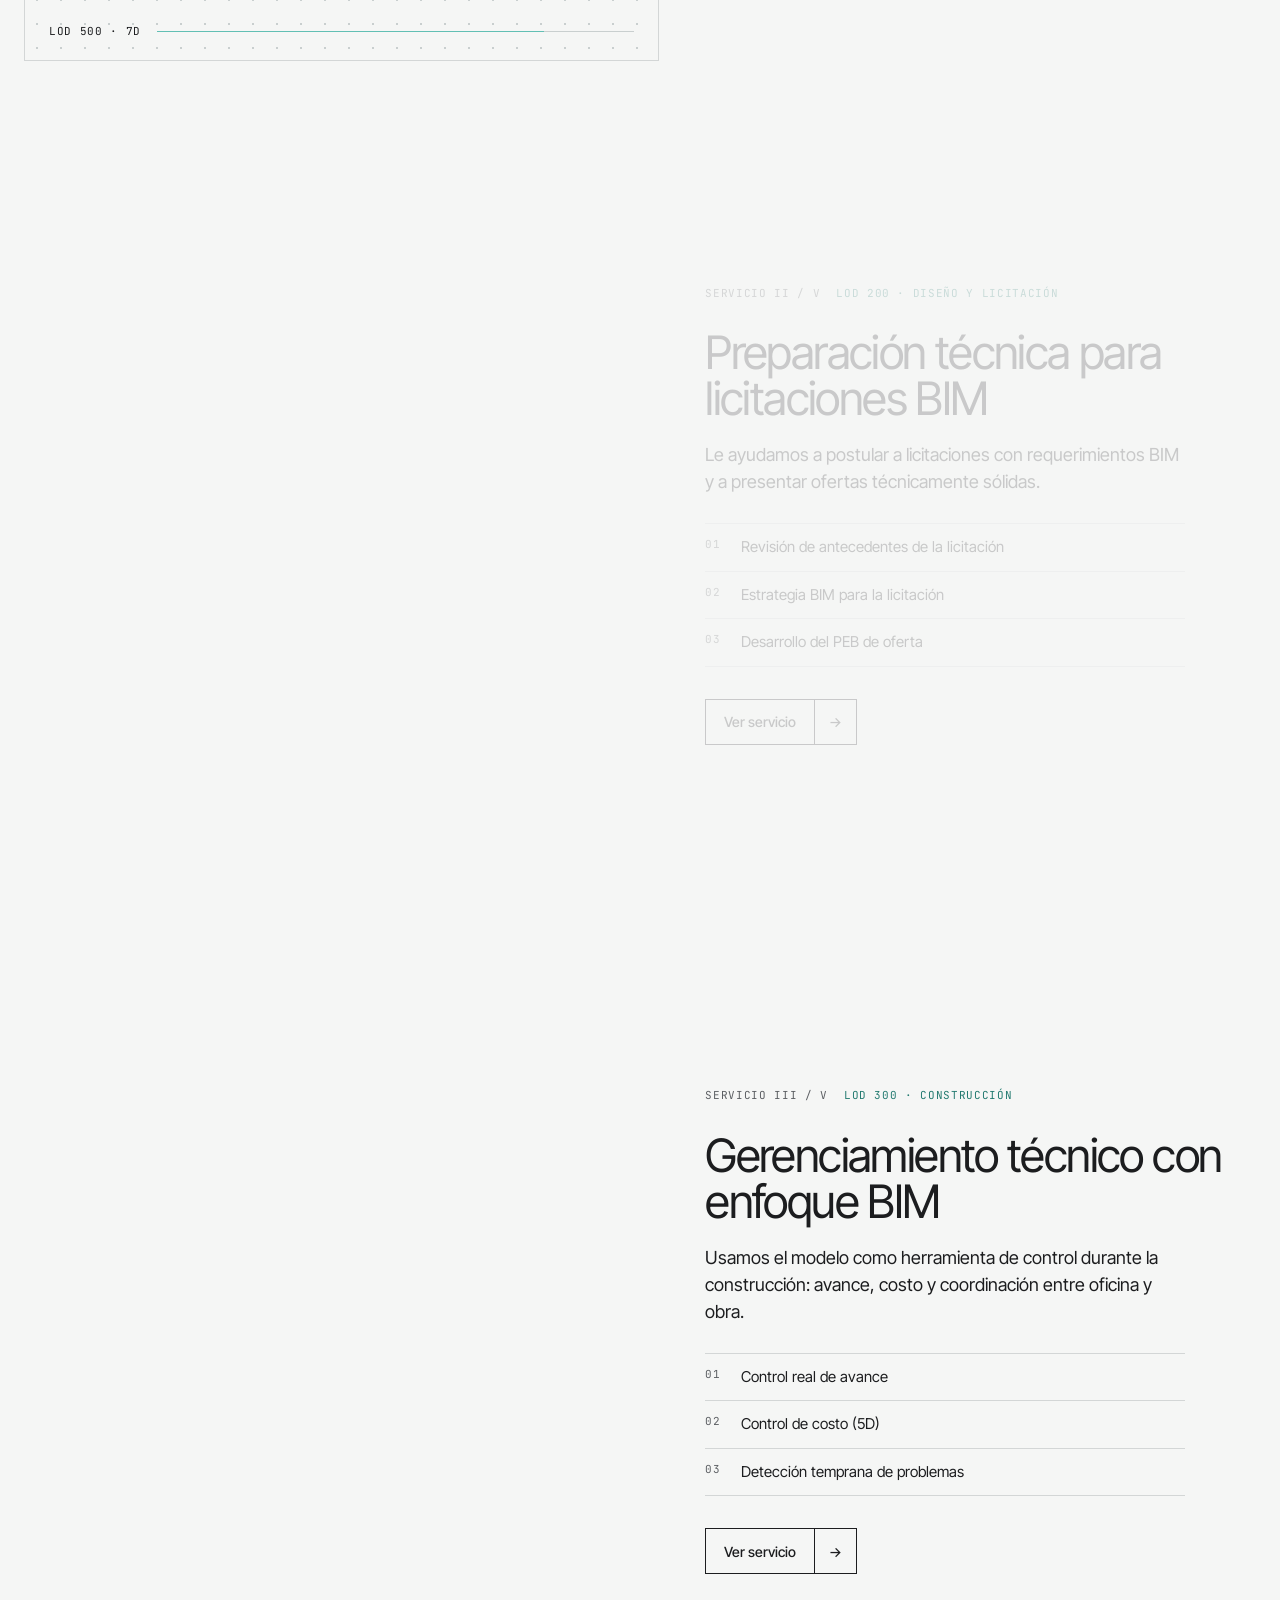
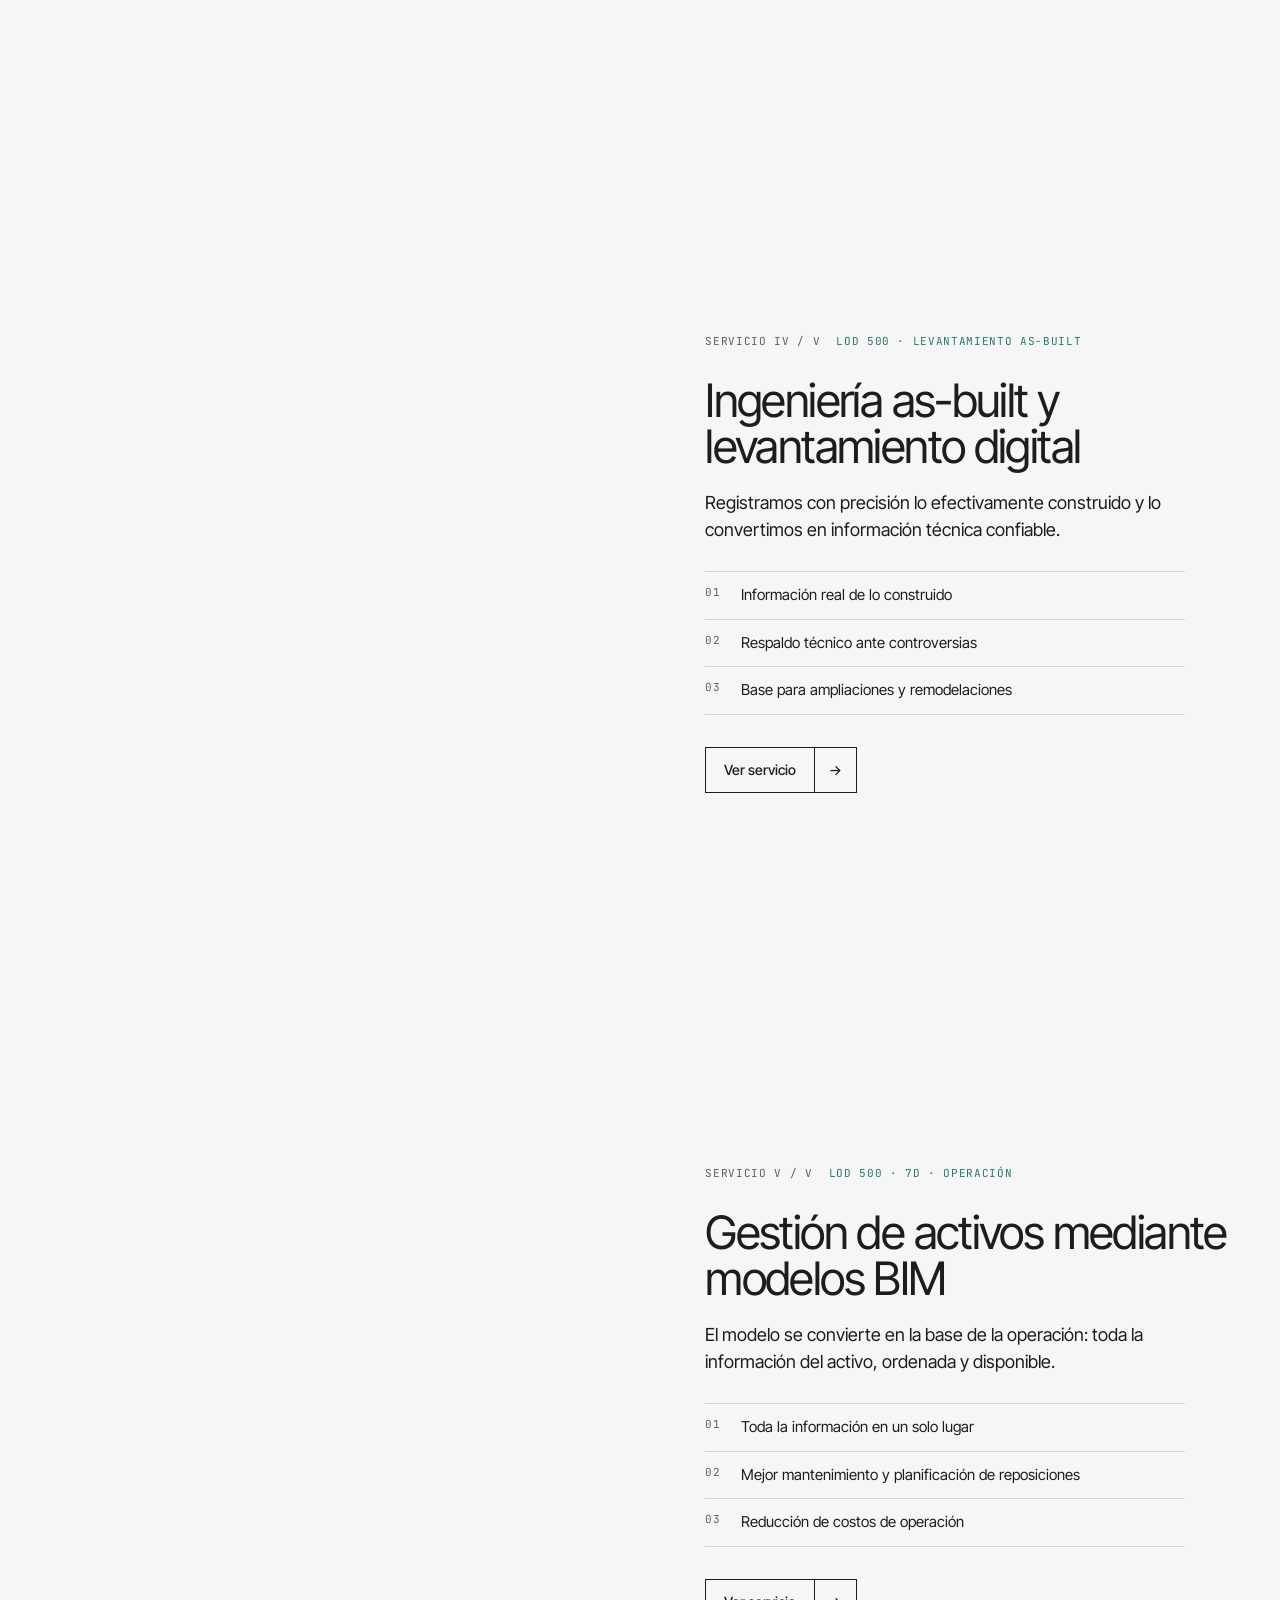
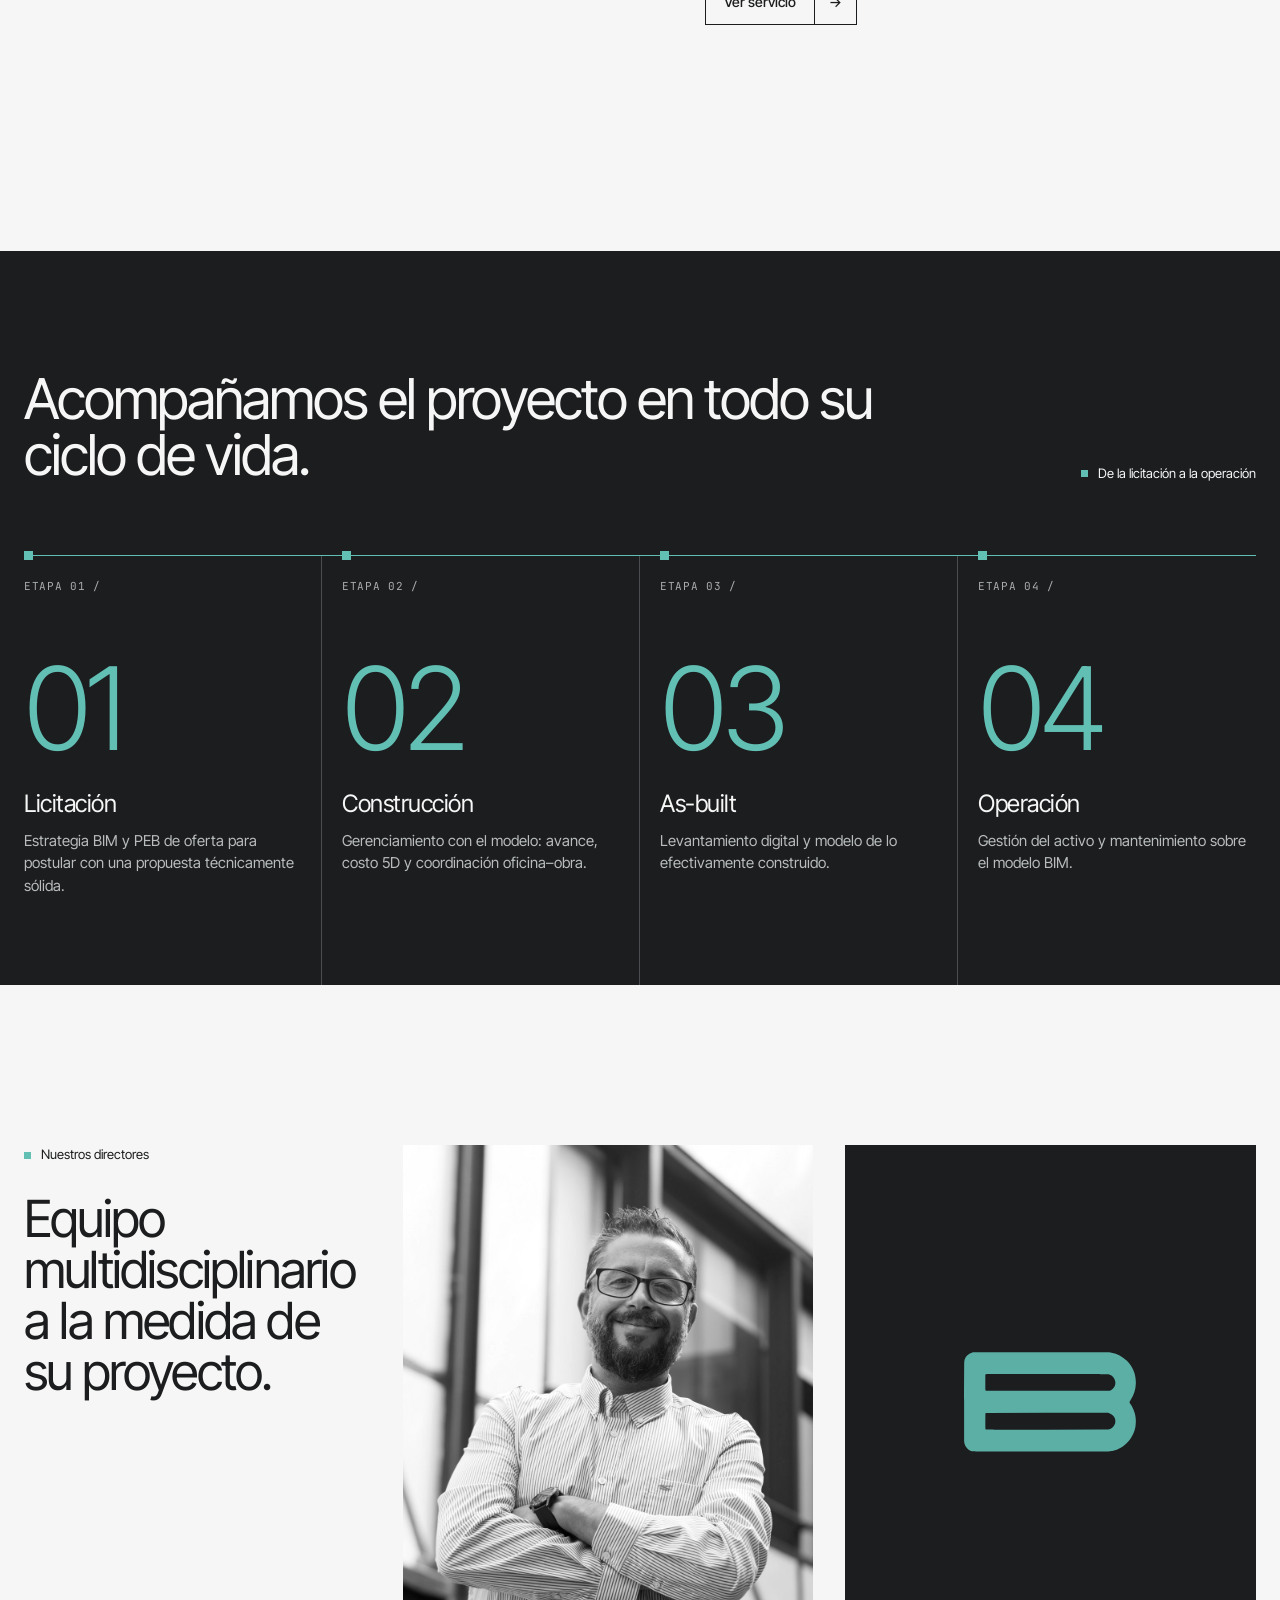
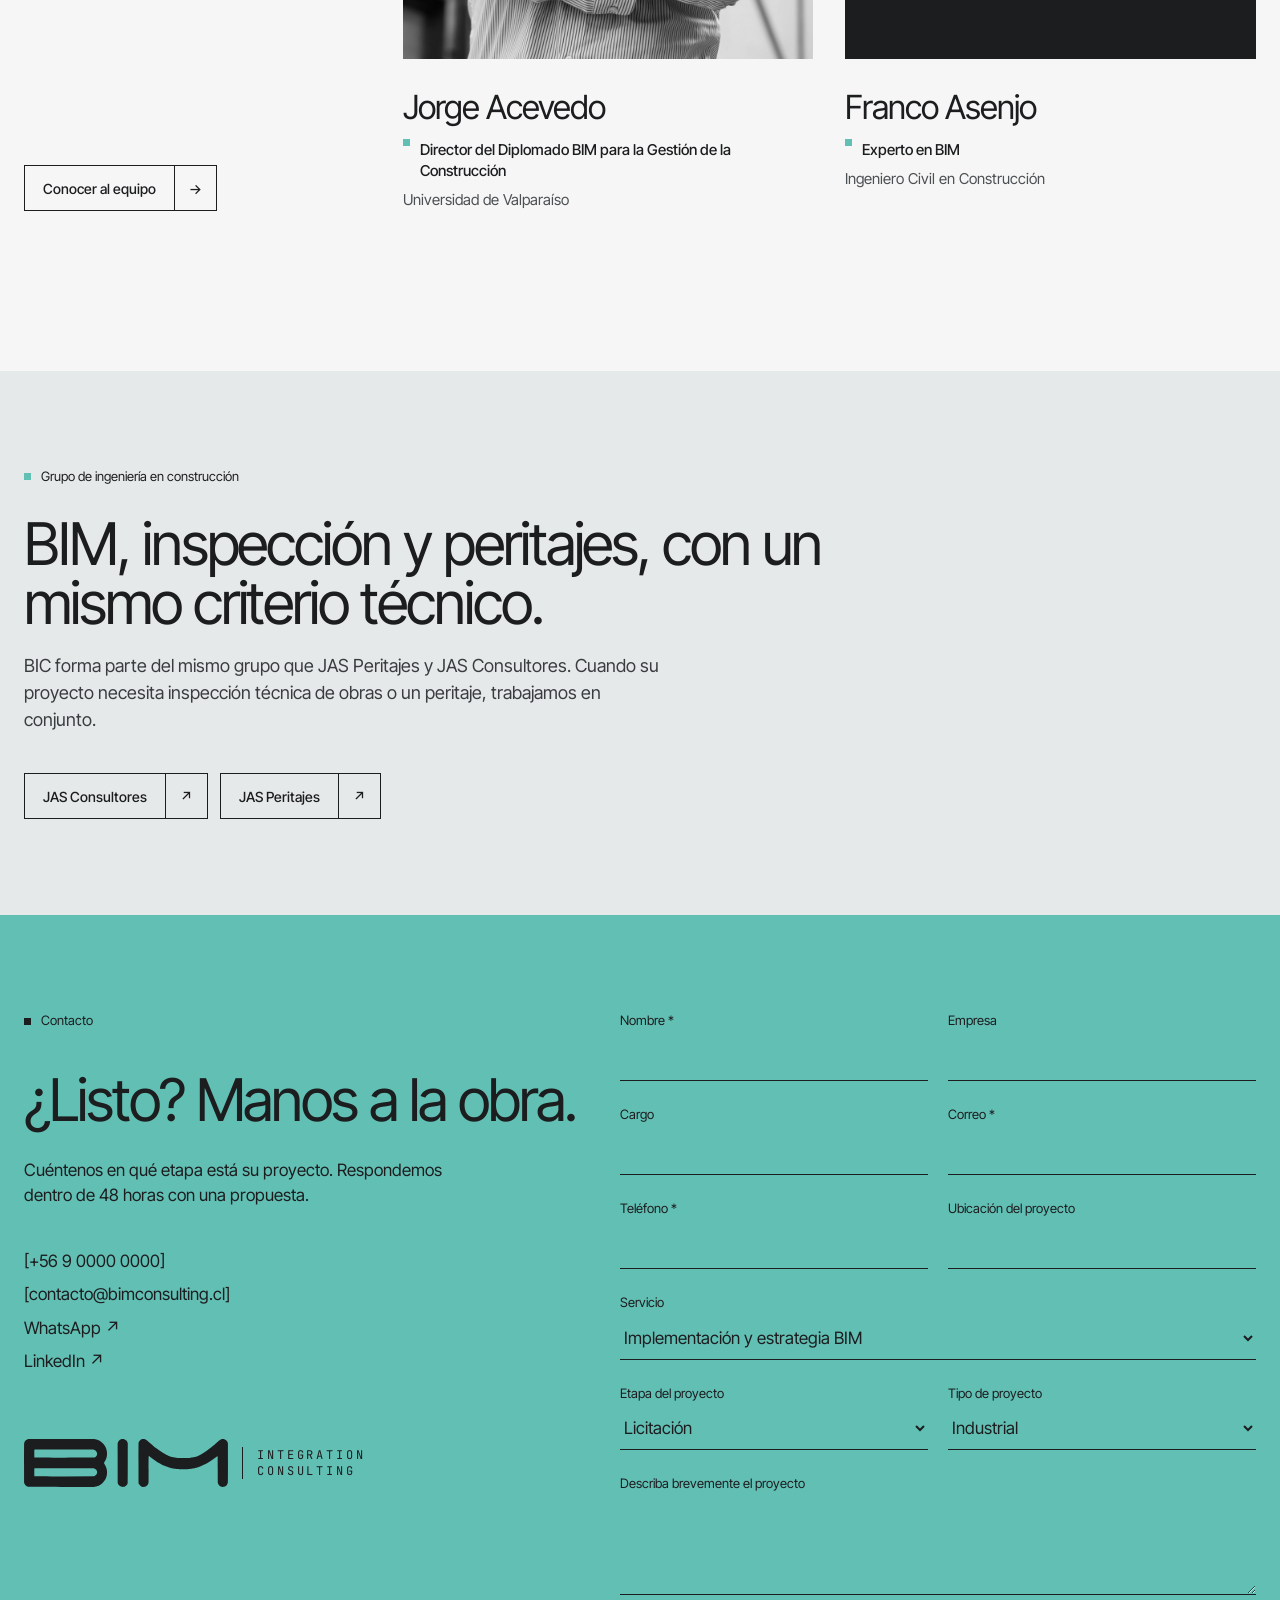
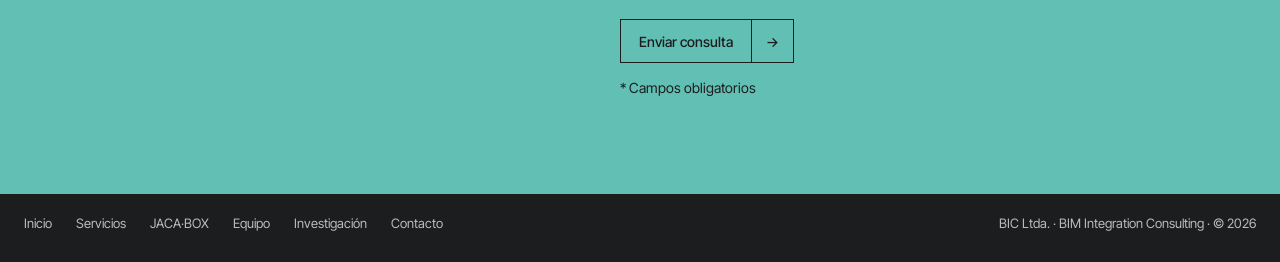
==== commit 5da8e567: "BIC: página JACA·BOX e Investigación con el proyecto de Jorge Acevedo Co-Authored-By: Claude Opus 5." ====
--- a/bic/index.html
+++ b/bic/index.html
@@ -22,6 +22,7 @@
 <div style="display: flex; flex-wrap: wrap; align-items: center; gap: 12px 32px; font-size: 14px;">
 <a class="navl on" href="index.html" aria-current="page" style="color: #F5F6F5;">Inicio</a>
 <a class="navl" href="servicios.html" style="color: #F5F6F5;">Servicios</a>
+<a class="navl" href="jacabox.html" style="color: #F5F6F5;">JACA·BOX</a>
 <a class="navl" href="equipo.html" style="color: #F5F6F5;">Equipo</a>
 <a class="navl" href="investigacion.html" style="color: #F5F6F5;">Investigación</a>
 <a class="navl" href="contacto.html" style="color: #F5F6F5;">Contacto</a>
@@ -220,6 +221,7 @@
 <option>Gerenciamiento técnico con enfoque BIM</option>
 <option>Ingeniería as-built y levantamiento digital</option>
 <option>Gestión de activos mediante modelos BIM</option>
+<option>JACA·BOX: demo o licencia</option>
 <option>Otra consulta</option>
 </select>
 </label>
@@ -253,7 +255,7 @@
 <footer style="background: #1C1D1F; color: #F5F6F5; overflow: hidden;">
 <div style="padding: 20px 24px 28px; display: flex; flex-wrap: wrap; justify-content: space-between; gap: 12px 28px; font-size: 13px; color: #B8BCBC;">
 <nav aria-label="Pie de página" style="display: flex; flex-wrap: wrap; gap: 8px 24px;">
-<a class="navl" href="index.html" style="color: #B8BCBC;">Inicio</a><a class="navl" href="servicios.html" style="color: #B8BCBC;">Servicios</a><a class="navl" href="equipo.html" style="color: #B8BCBC;">Equipo</a><a class="navl" href="investigacion.html" style="color: #B8BCBC;">Investigación</a><a class="navl" href="contacto.html" style="color: #B8BCBC;">Contacto</a>
+<a class="navl" href="index.html" style="color: #B8BCBC;">Inicio</a><a class="navl" href="servicios.html" style="color: #B8BCBC;">Servicios</a><a class="navl" href="jacabox.html" style="color: #B8BCBC;">JACA·BOX</a><a class="navl" href="equipo.html" style="color: #B8BCBC;">Equipo</a><a class="navl" href="investigacion.html" style="color: #B8BCBC;">Investigación</a><a class="navl" href="contacto.html" style="color: #B8BCBC;">Contacto</a>
 </nav>
 <div>BIC Ltda. · BIM Integration Consulting · © 2026</div>
 </div>
--- a/bic/assets/bic.css
+++ b/bic/assets/bic.css
@@ -83,3 +83,116 @@
 .tw-pct{font-size:28px}
 .tw-rail{display:none}
 }
+
+/* JACA·BOX */
+.jb-chip{border:1px solid #3A3C40;border-radius:999px;padding:6px 12px;font-size:11px;color:#B8BCBC}
+.jb-pain{border:1px solid #D3D6D6;padding:24px;display:flex;flex-direction:column;gap:10px;min-height:200px;transition:border-color .4s,background .4s}
+.jb-pain .mono{color:#B3261E}
+.jb-pain h3{margin:auto 0 0;font-size:24px;font-weight:400;letter-spacing:-.02em}
+.jb-pain p{margin:0;color:#4C4F53}
+.jb-pain:hover{border-color:#1C1D1F;background:#fff}
+.jb-fix{margin:40px 0 0;padding:24px 28px;border-left:2px solid #62BFB4;background:#fff;font-size:clamp(20px,2vw,28px);line-height:1.25;letter-spacing:-.02em;max-width:980px}
+.jb-ex{display:flex;flex-wrap:wrap;gap:40px 48px;align-items:flex-start}
+.jb-tabs{flex:1 1 360px;display:flex;flex-direction:column;border-bottom:1px solid #3A3C40}
+.jb-tab{position:relative;display:grid;grid-template-columns:48px 1fr;gap:4px 12px;text-align:left;background:none;border:0;border-top:1px solid #3A3C40;color:#B8BCBC;padding:18px 0;cursor:pointer;font:inherit}
+.jb-tab .mono{color:#7D8282;padding-top:6px}
+.jb-tt{font-size:clamp(22px,2vw,30px);letter-spacing:-.025em;color:#F5F6F5;opacity:.45;transition:opacity .4s,color .4s}
+.jb-td{grid-column:2;max-height:0;overflow:hidden;opacity:0;font-size:15px;line-height:1.5;transition:max-height .6s cubic-bezier(.2,.7,.1,1),opacity .5s,margin .5s}
+.jb-tab i{position:absolute;left:0;top:-1px;height:1px;width:0;background:#62BFB4}
+.jb-tab.on .jb-tt,.jb-tab:hover .jb-tt{opacity:1}
+.jb-tab.on .jb-tt{color:#62BFB4}
+.jb-tab.on .jb-td{max-height:120px;opacity:1;margin-top:6px}
+.jb-tab.on i{animation:jbt 6s linear forwards}
+.jb-ex.paused .jb-tab.on i{animation-play-state:paused}
+@keyframes jbt{to{width:100%}}
+.jb-win{flex:1.4 1 520px;background:#F5F6F5;color:#1C1D1F;border-radius:10px;overflow:hidden;box-shadow:0 40px 80px rgba(0,0,0,.35);position:relative}
+.jb-bar{display:flex;align-items:center;gap:7px;padding:12px 16px;background:#E6E9E9;border-bottom:1px solid #D3D6D6}
+.jb-bar span{width:10px;height:10px;border-radius:50%;background:#C9CFCF}
+.jb-bar b{margin-left:12px;font-weight:400;font-size:11px;color:#5C5F63}
+.jb-body{position:relative;min-height:470px}
+.jb-pane{position:absolute;inset:0;padding:24px;opacity:0;transform:translateY(12px);transition:opacity .5s,transform .6s cubic-bezier(.2,.7,.1,1);pointer-events:none;display:flex;flex-direction:column;gap:0;font-size:14px}
+.jb-pane.on{opacity:1;transform:none;pointer-events:auto}
+.jb-ref{position:absolute;right:14px;bottom:10px;font-size:10px;color:#9EA3A3}
+.jb-crumb{font-size:11px;color:#5C5F63;margin-bottom:12px}
+.jb-r{display:grid;grid-template-columns:110px 1fr auto auto;gap:12px;align-items:center;padding:11px 0;border-top:1px solid #D3D6D6}
+.jb-r .mono{font-size:11px;color:#5C5F63}
+.jb-r b{font-weight:500;font-size:11px;padding:3px 9px;border-radius:999px;justify-self:end}
+.jb-ok{background:#62BFB4;color:#1C1D1F}
+.jb-old{background:#E6E9E9;color:#5C5F63}
+.jb-cmp{display:grid;grid-template-columns:1fr 1fr;gap:10px;margin-top:16px;position:relative}
+.jb-cmp>div{height:70px;border:1px solid #D3D6D6;background:repeating-linear-gradient(0deg,transparent 0 13px,#E6E9E9 13px 14px),repeating-linear-gradient(90deg,transparent 0 13px,#E6E9E9 13px 14px);padding:6px}
+.jb-cmp>div:last-of-type{border-color:#62BFB4}
+.jb-cmp>span{grid-column:1/-1;font-size:11px;color:#237A70}
+.jb-card{border:1px solid #D3D6D6;background:#fff;padding:18px;margin-bottom:12px}
+.jb-card h4,.jb-side h4{margin:6px 0 4px;font-size:20px;font-weight:400;letter-spacing:-.02em}
+.jb-card p{margin:0 0 16px;color:#5C5F63;font-size:13px}
+.jb-flow{display:flex;flex-wrap:wrap;gap:6px}
+.jb-flow span{font-size:12px;padding:5px 11px;border-radius:999px;border:1px solid #D3D6D6;color:#9EA3A3}
+.jb-flow .done{background:#1C1D1F;border-color:#1C1D1F;color:#F5F6F5}
+.jb-flow .now{border-color:#62BFB4;color:#1C1D1F;background:rgba(98,191,180,.25)}
+.jb-d{grid-template-columns:92px 1fr 52px 76px}
+.jb-r3{grid-template-columns:76px 1fr auto}
+.jb-bim{display:flex;gap:20px;align-items:center;height:100%}
+.jb-bim svg{flex:1;max-height:360px}
+.jb-side{flex:0 0 200px;border-left:1px solid #D3D6D6;padding-left:20px}
+.jb-kv{display:flex;justify-content:space-between;padding:9px 0;border-top:1px solid #D3D6D6;font-size:13px}
+.jb-kv b{font-weight:500}
+.jb-chat{display:flex;flex-direction:column;gap:14px;height:100%}
+.jb-q{align-self:flex-end;background:#1C1D1F;color:#F5F6F5;padding:12px 16px;border-radius:14px 14px 2px 14px;max-width:78%}
+.jb-a{align-self:flex-start;background:#fff;border:1px solid #D3D6D6;padding:14px 16px;border-radius:14px 14px 14px 2px;max-width:86%;line-height:1.5}
+.jb-src{display:flex;flex-wrap:wrap;gap:6px;margin-top:12px}
+.jb-src span{font-size:10px;padding:4px 9px;border-radius:999px;background:rgba(98,191,180,.22);color:#1C1D1F}
+.jb-in{margin-top:auto;border:1px solid #D3D6D6;border-radius:999px;padding:11px 16px;font-size:11px;color:#9EA3A3;background:#fff}
+.jb-ack{grid-template-columns:1fr 64px 64px 64px !important}
+.jb-ack b{justify-self:center !important}
+.jb-h{font-size:10px;color:#5C5F63;border-top:0}
+.jb-h span{text-align:center}.jb-h span:first-child{text-align:left}
+.jb-y{background:#62BFB4;color:#1C1D1F}
+.jb-n{color:#9EA3A3;background:none}
+.jb-prog{display:grid;grid-template-columns:auto 1fr auto;gap:12px;align-items:center;margin-top:18px;font-size:13px}
+.jb-prog .mono{font-size:11px;color:#5C5F63}
+.jb-prog div{height:6px;background:#E6E9E9;border-radius:9px;overflow:hidden}
+.jb-prog i{display:block;height:100%;background:#62BFB4}
+.jb-not{grid-template-columns:56px 1fr !important}
+.jb-steps{list-style:none;margin:0;padding:0;display:grid;grid-template-columns:repeat(5,1fr);position:relative}
+.jb-steps::before{content:"";position:absolute;left:0;right:0;top:15px;height:1px;background:#D3D6D6}
+.jb-steps::after{content:"";position:absolute;left:0;top:15px;height:1px;width:var(--jp,0%);background:#62BFB4;transition:width .2s linear}
+.jb-steps li{position:relative;padding-top:44px;display:flex;flex-direction:column;gap:6px}
+.jb-steps li::before{content:"";position:absolute;top:8px;left:0;width:15px;height:15px;border-radius:50%;border:1px solid #1C1D1F;background:#F5F6F5;transition:background .4s,border-color .4s,transform .4s}
+.jb-steps li.on::before{background:#62BFB4;border-color:#62BFB4;transform:scale(1.25)}
+.jb-steps li .mono{color:#5C5F63}
+.jb-steps li b{font-weight:400;font-size:clamp(20px,2.2vw,34px);letter-spacing:-.025em;color:#9EA3A3;transition:color .4s}
+.jb-steps li.on b{color:#1C1D1F}
+.jb-q2,.jb-a2{border:1px solid #3A3C40;padding:24px;border-radius:16px}
+.jb-q2{border-bottom-right-radius:2px;margin-left:12%}
+.jb-a2{margin-top:16px;margin-right:8%;border-color:#62BFB4;border-bottom-left-radius:2px}
+.jb-q2 p,.jb-a2 p{margin:12px 0 0;font-size:clamp(20px,2vw,28px);line-height:1.25;letter-spacing:-.02em}
+.jb-a2 .jb-src span{color:#F5F6F5}
+.jb-cr{display:grid;grid-template-columns:64px 1fr 1fr;gap:24px;padding:18px 0;border-top:1px solid #D3D6D6;align-items:baseline;transition:padding-left .45s cubic-bezier(.2,.7,.1,1)}
+.jb-cr:not(.jb-ch):hover{padding-left:12px}
+.jb-cr p{margin:0}
+.jb-cr .mono{color:#5C5F63}
+.jb-yes{font-size:clamp(18px,1.7vw,24px);letter-spacing:-.02em}
+.jb-yes::before{content:"";display:inline-block;width:8px;height:8px;background:#62BFB4;margin-right:12px;vertical-align:middle}
+.jb-no{color:#7D8282;text-decoration:line-through;text-decoration-color:#C9CFCF}
+.jb-ch{border-top:0;font-size:11px;color:#5C5F63;padding-bottom:12px}
+.jb-ch p{color:#5C5F63;text-decoration:none}
+@media (max-width:760px){
+.jb-steps{grid-template-columns:1fr;gap:18px}
+.jb-steps::before,.jb-steps::after{left:7px;right:auto;top:0;bottom:0;width:1px;height:auto}
+.jb-steps::after{height:var(--jp,0%);width:1px}
+.jb-steps li{padding:0 0 0 36px}
+.jb-steps li::before{top:6px}
+.jb-cr{grid-template-columns:1fr;gap:6px}
+.jb-body{min-height:470px}
+.jb-r{grid-template-columns:90px 1fr auto}
+.jb-d{grid-template-columns:84px 1fr 70px}.jb-d .mono+span+.mono{display:none}
+.jb-side{display:none}
+}
+
+/* Investigación: embudo 253 → 23 */
+.pr-fun{display:flex;flex-wrap:wrap;align-items:center;gap:24px 40px;padding:32px 0;border-top:1px solid #1C1D1F;border-bottom:1px solid #D3D6D6}
+.pr-fun>div:not(.pr-ar){flex:1 1 220px}
+.pr-n{font-weight:300;font-size:clamp(72px,8vw,140px);line-height:.86;letter-spacing:-.05em}
+.pr-fun p{margin:12px 0 0;color:#4C4F53;max-width:260px}
+.pr-ar{font-size:48px;font-weight:300;color:#62BFB4}
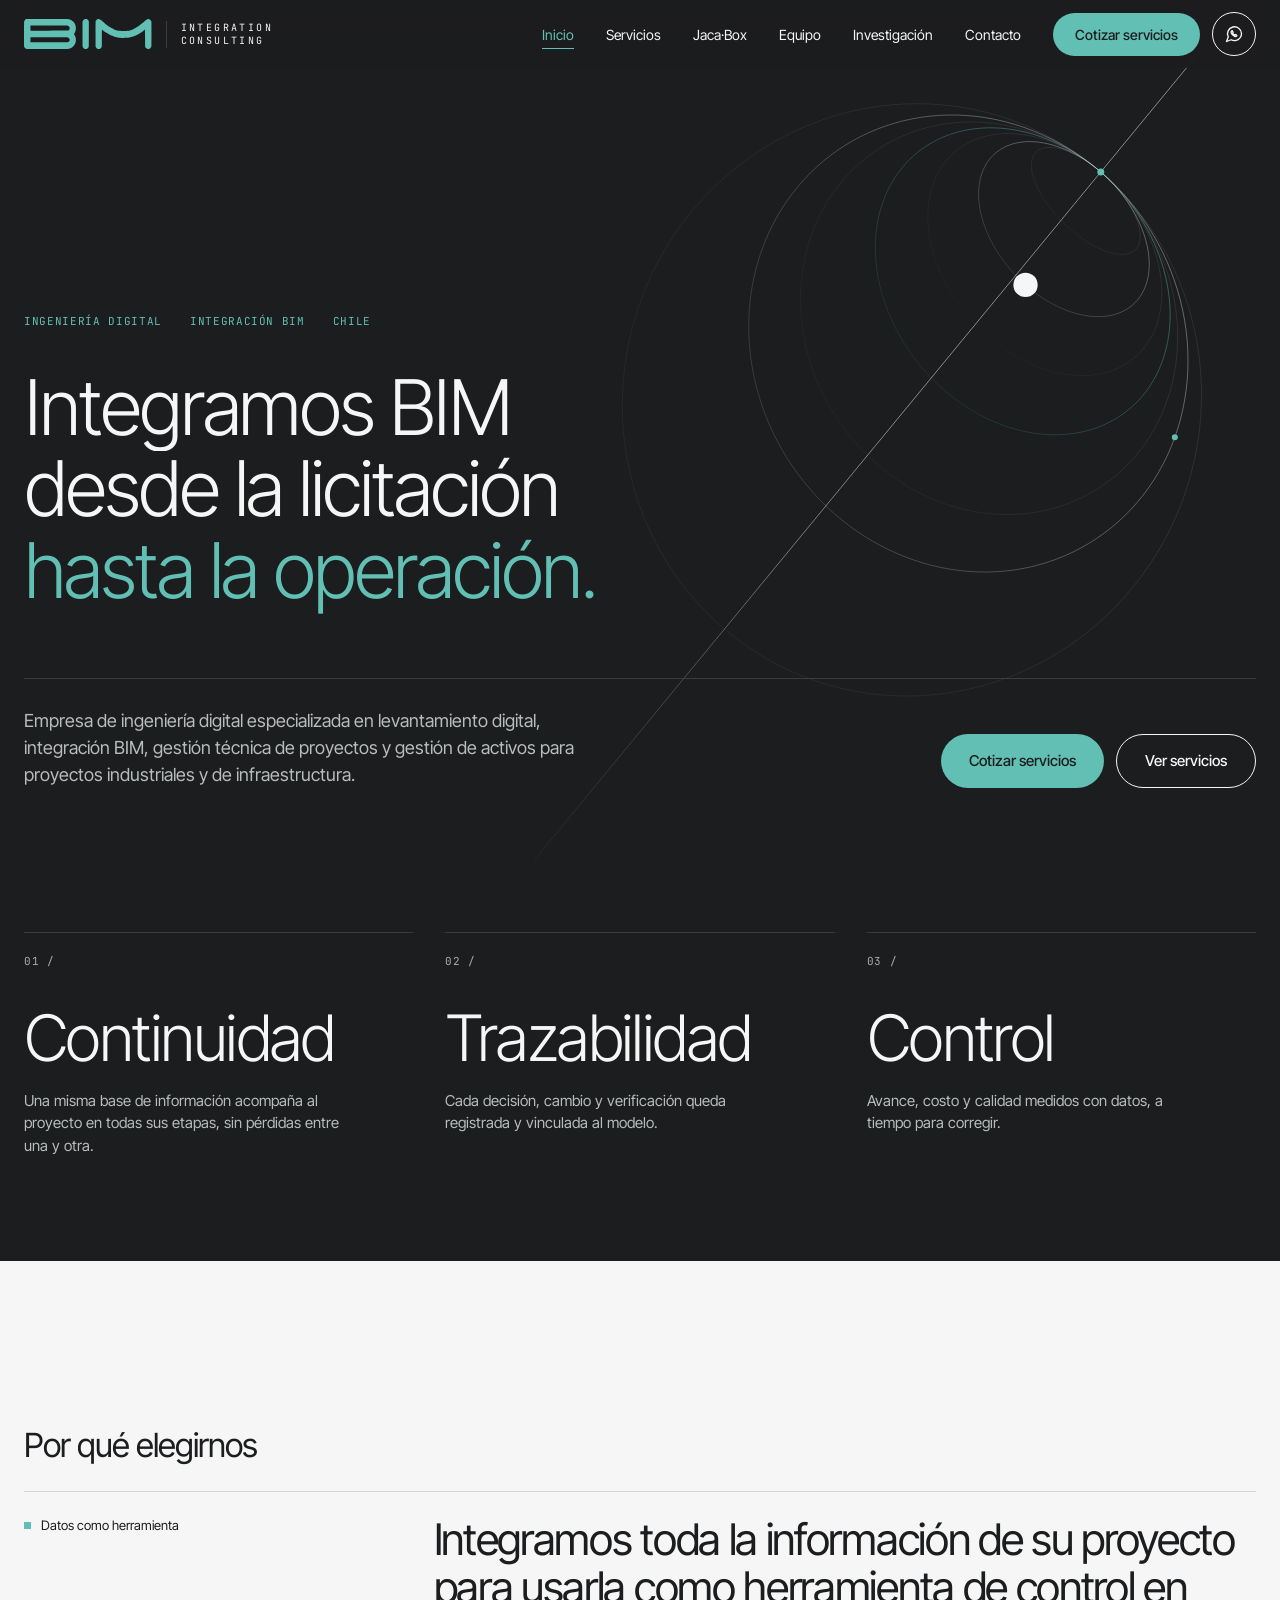
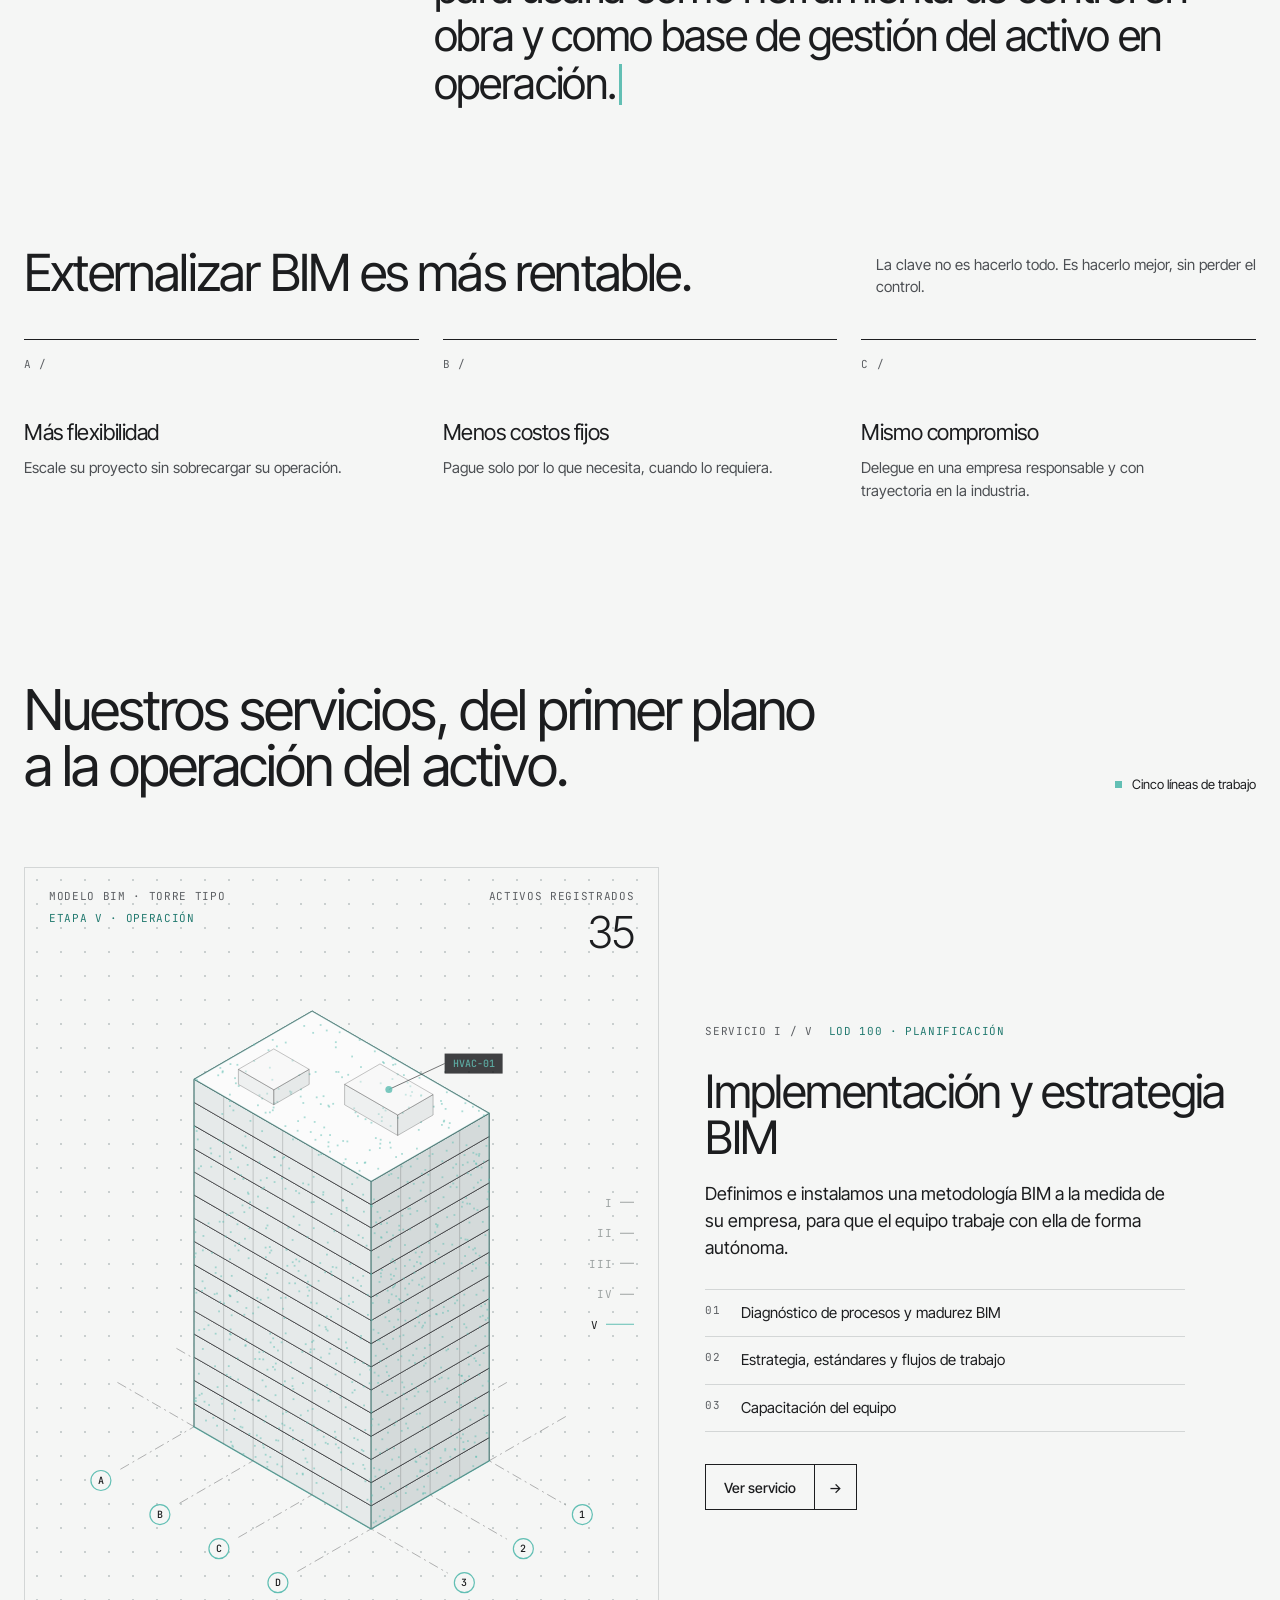
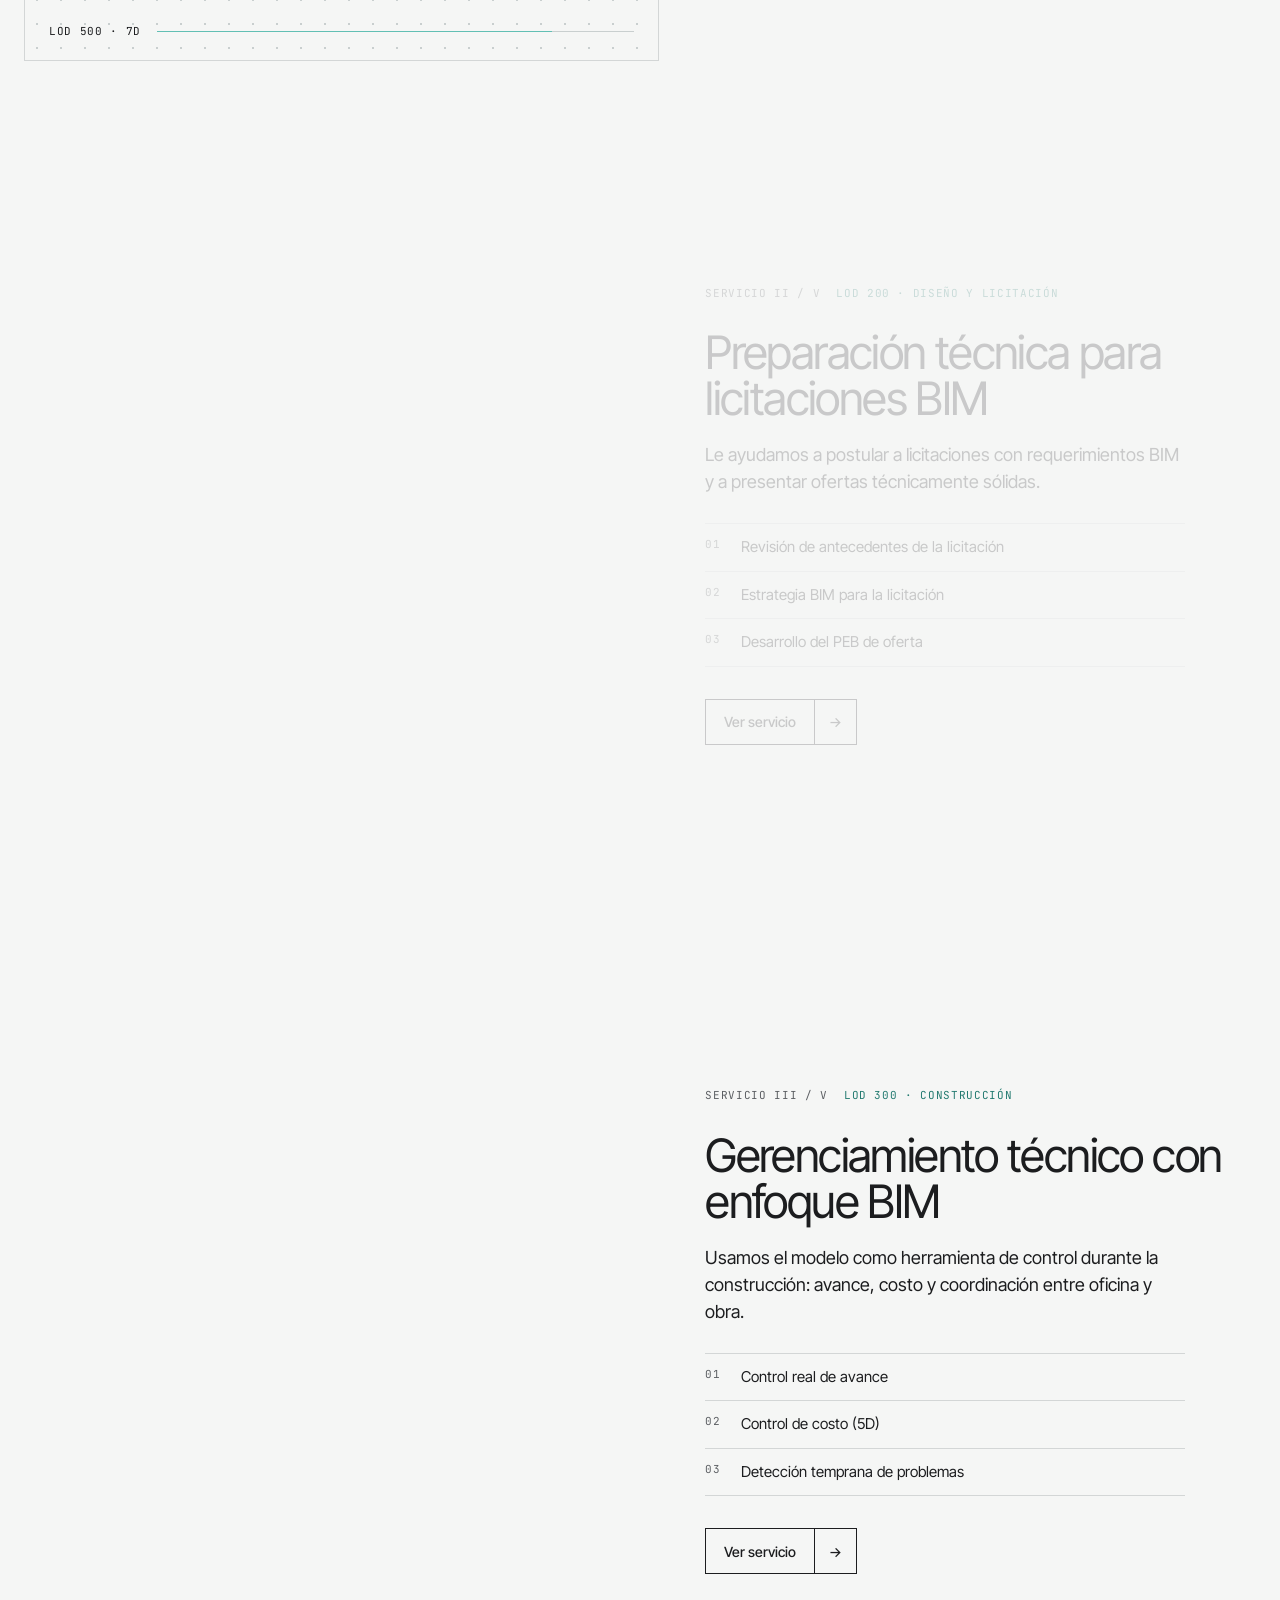
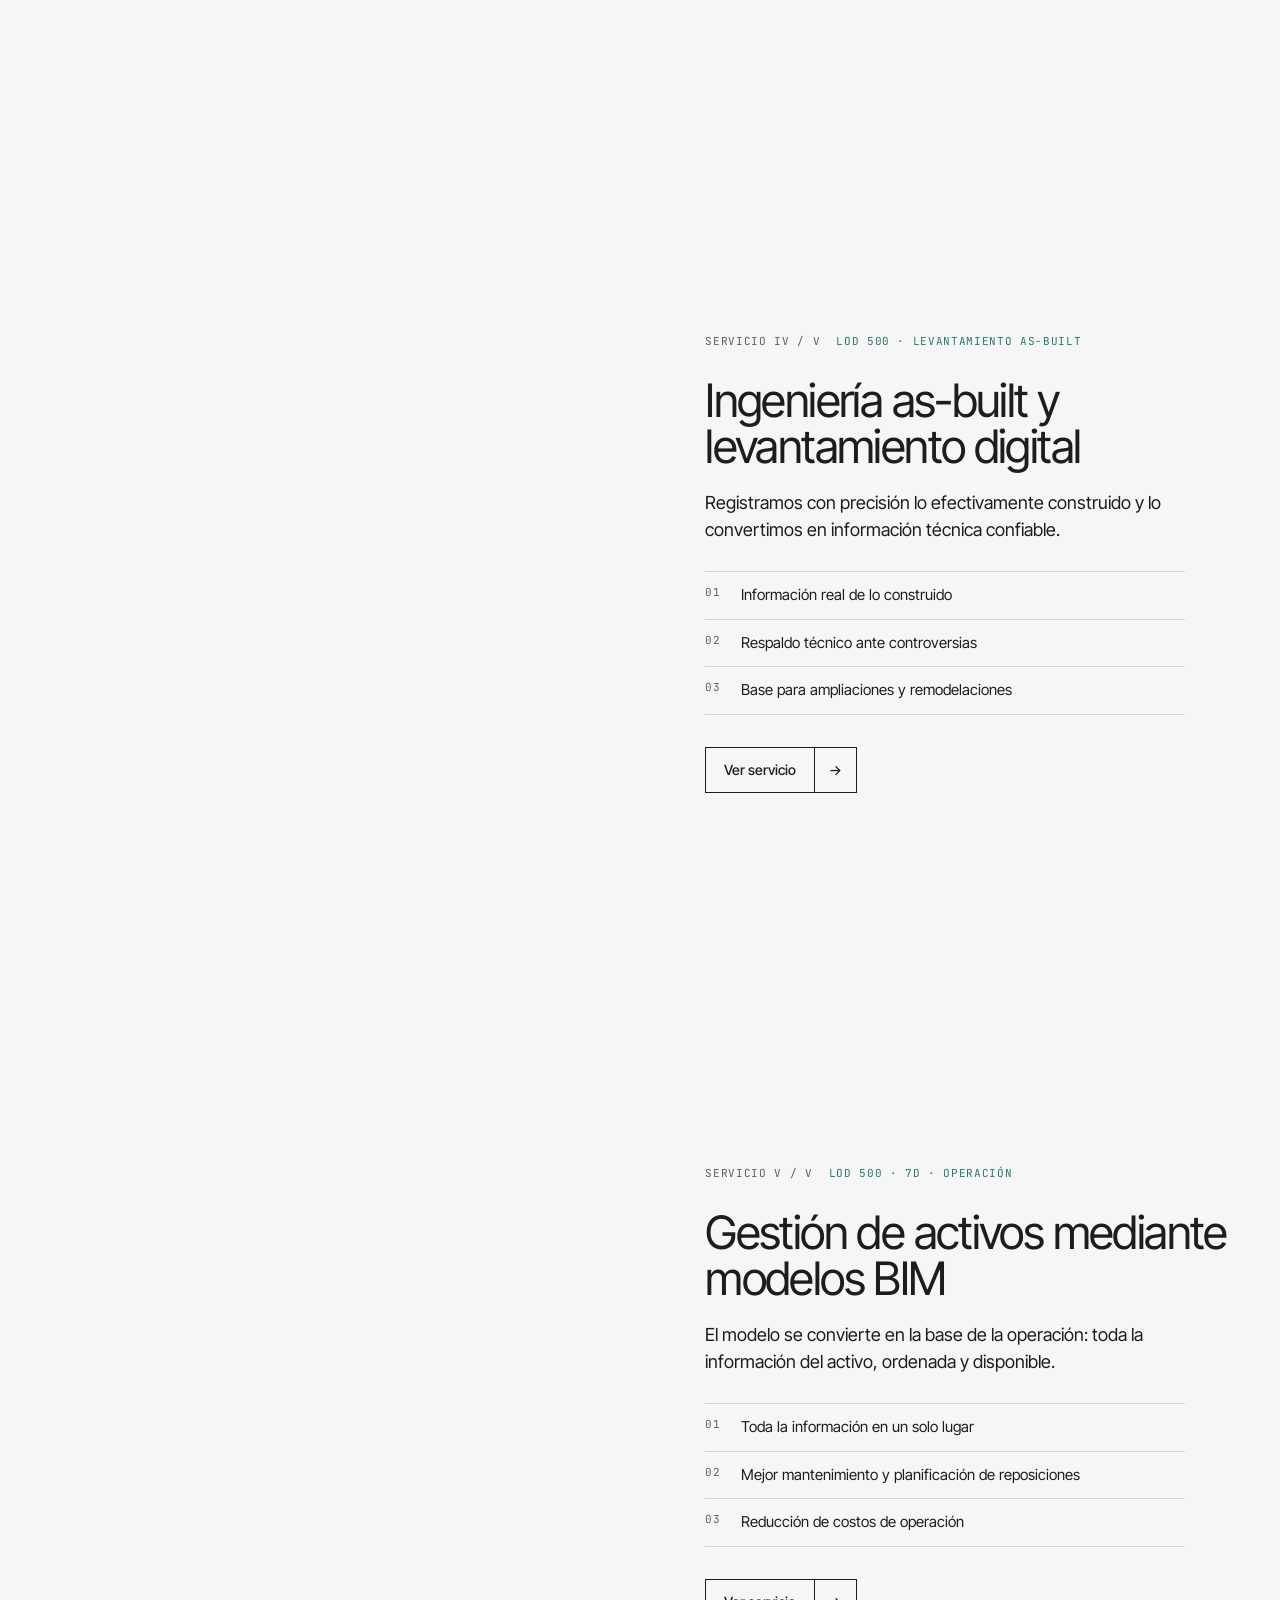
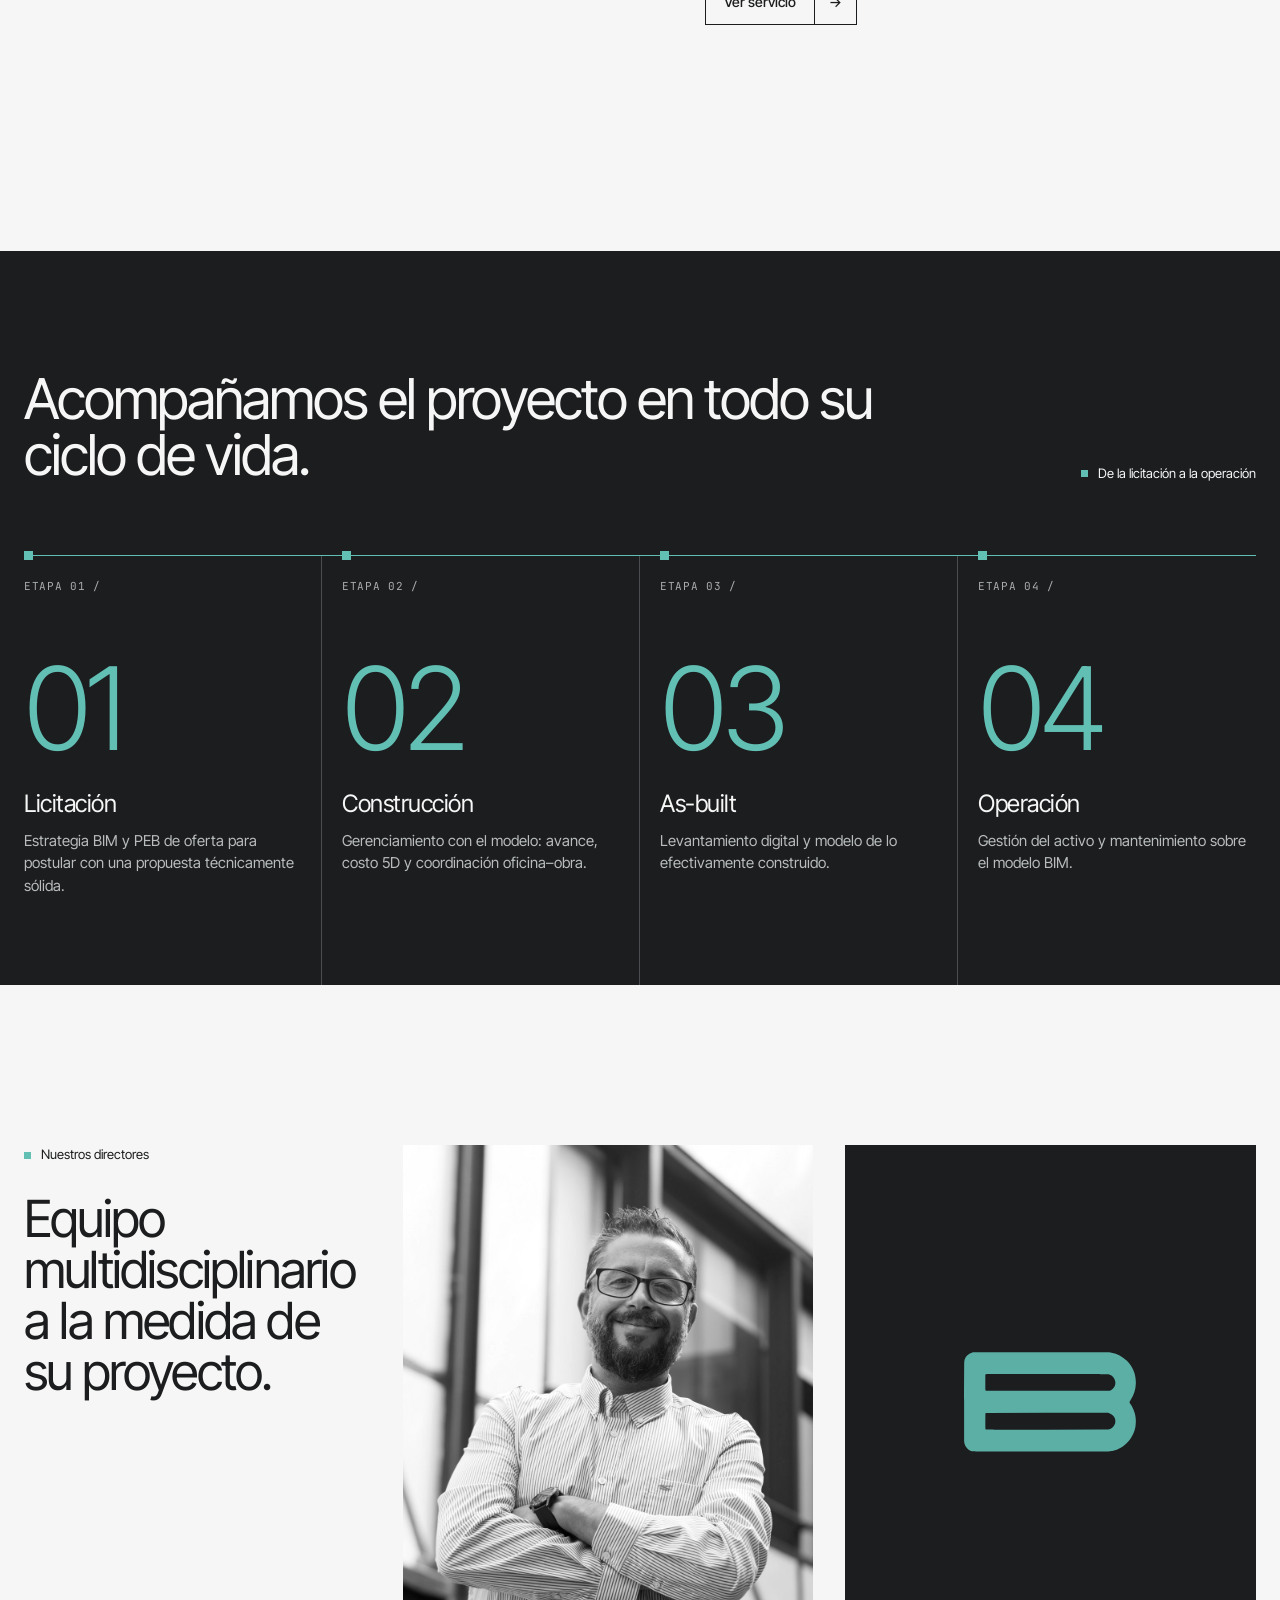
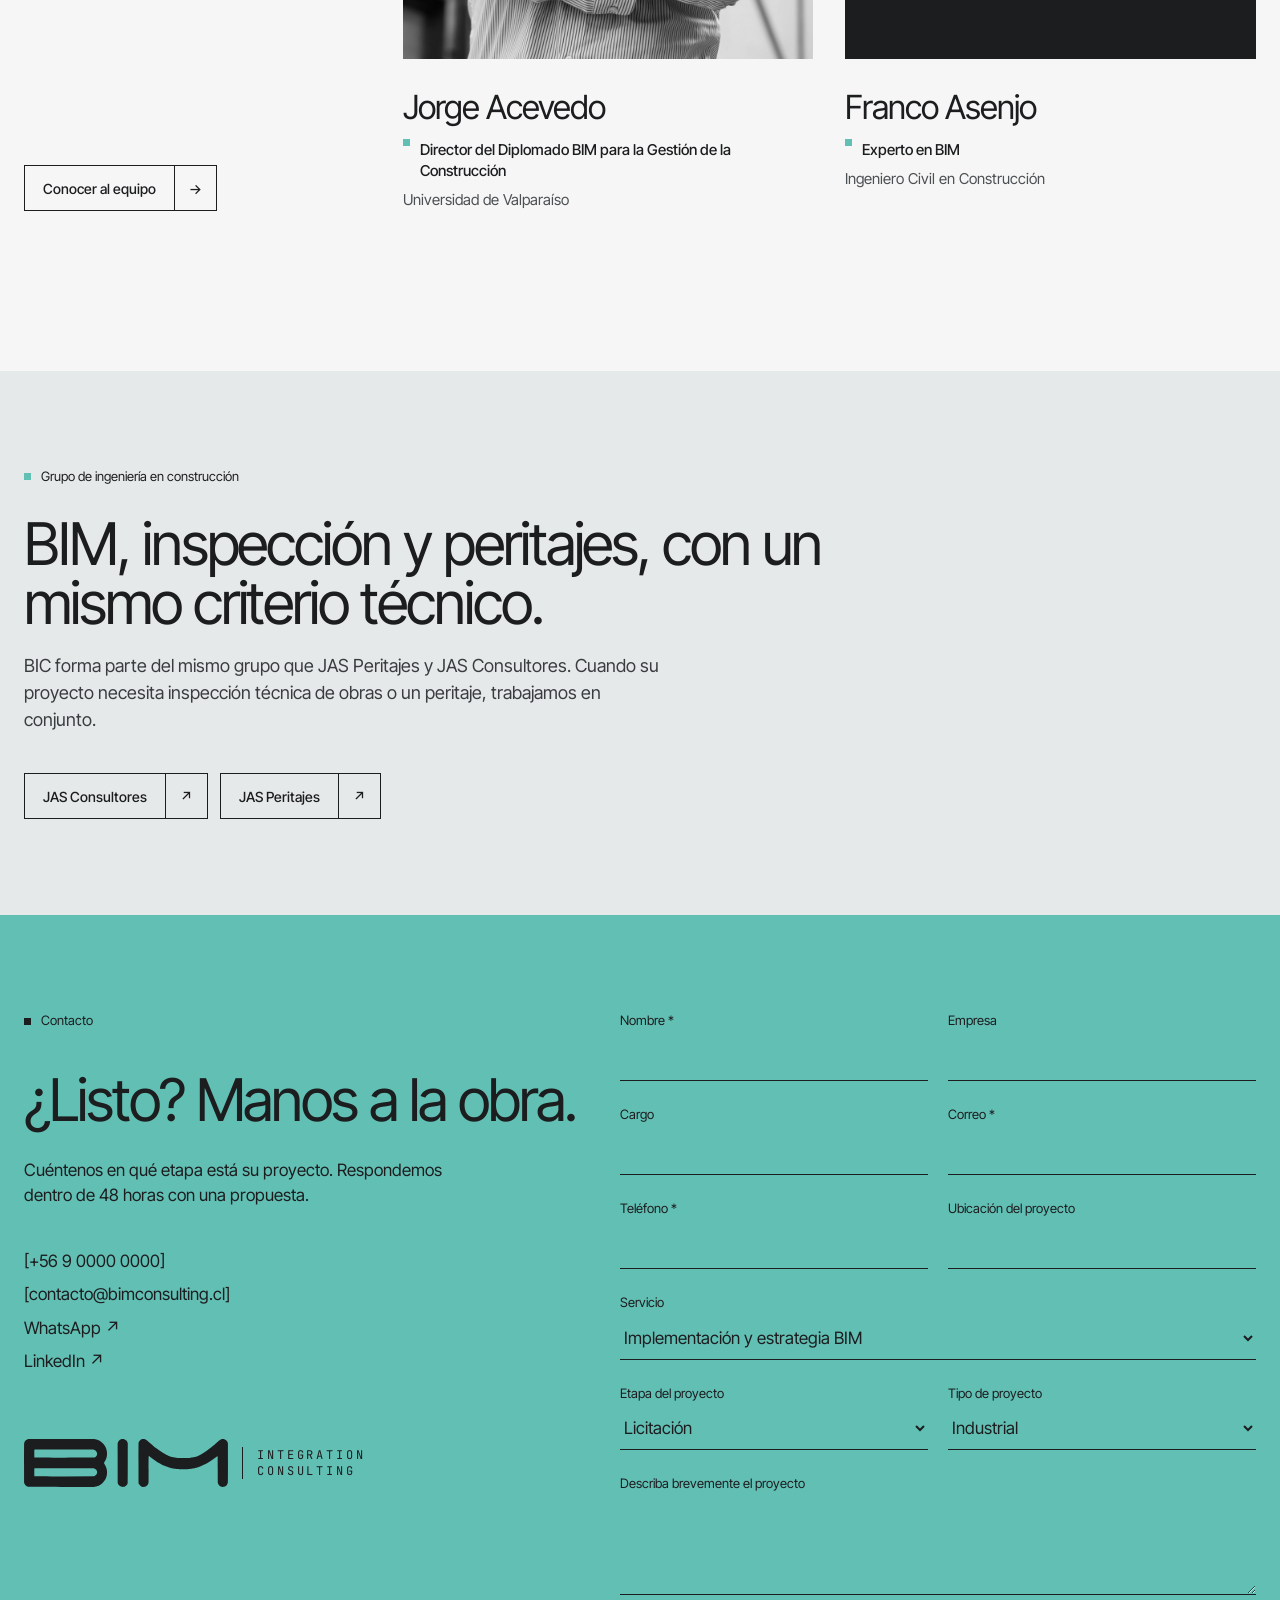
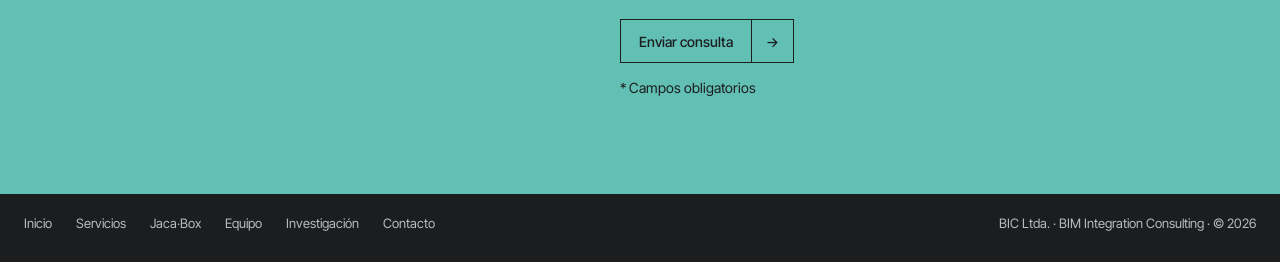
==== commit 88077132: "BIC: Jaca·Box en el menú Co-Authored-By: Claude Opus 5.5 <noreply@anthropic.com> Claude-Session: htt" ====
--- a/bic/index.html
+++ b/bic/index.html
@@ -22,7 +22,7 @@
 <div style="display: flex; flex-wrap: wrap; align-items: center; gap: 12px 32px; font-size: 14px;">
 <a class="navl on" href="index.html" aria-current="page" style="color: #F5F6F5;">Inicio</a>
 <a class="navl" href="servicios.html" style="color: #F5F6F5;">Servicios</a>
-<a class="navl" href="jacabox.html" style="color: #F5F6F5;">JACA·BOX</a>
+<a class="navl" href="jacabox.html" style="color: #F5F6F5;">Jaca·Box</a>
 <a class="navl" href="equipo.html" style="color: #F5F6F5;">Equipo</a>
 <a class="navl" href="investigacion.html" style="color: #F5F6F5;">Investigación</a>
 <a class="navl" href="contacto.html" style="color: #F5F6F5;">Contacto</a>
@@ -255,7 +255,7 @@
 <footer style="background: #1C1D1F; color: #F5F6F5; overflow: hidden;">
 <div style="padding: 20px 24px 28px; display: flex; flex-wrap: wrap; justify-content: space-between; gap: 12px 28px; font-size: 13px; color: #B8BCBC;">
 <nav aria-label="Pie de página" style="display: flex; flex-wrap: wrap; gap: 8px 24px;">
-<a class="navl" href="index.html" style="color: #B8BCBC;">Inicio</a><a class="navl" href="servicios.html" style="color: #B8BCBC;">Servicios</a><a class="navl" href="jacabox.html" style="color: #B8BCBC;">JACA·BOX</a><a class="navl" href="equipo.html" style="color: #B8BCBC;">Equipo</a><a class="navl" href="investigacion.html" style="color: #B8BCBC;">Investigación</a><a class="navl" href="contacto.html" style="color: #B8BCBC;">Contacto</a>
+<a class="navl" href="index.html" style="color: #B8BCBC;">Inicio</a><a class="navl" href="servicios.html" style="color: #B8BCBC;">Servicios</a><a class="navl" href="jacabox.html" style="color: #B8BCBC;">Jaca·Box</a><a class="navl" href="equipo.html" style="color: #B8BCBC;">Equipo</a><a class="navl" href="investigacion.html" style="color: #B8BCBC;">Investigación</a><a class="navl" href="contacto.html" style="color: #B8BCBC;">Contacto</a>
 </nav>
 <div>BIC Ltda. · BIM Integration Consulting · © 2026</div>
 </div>
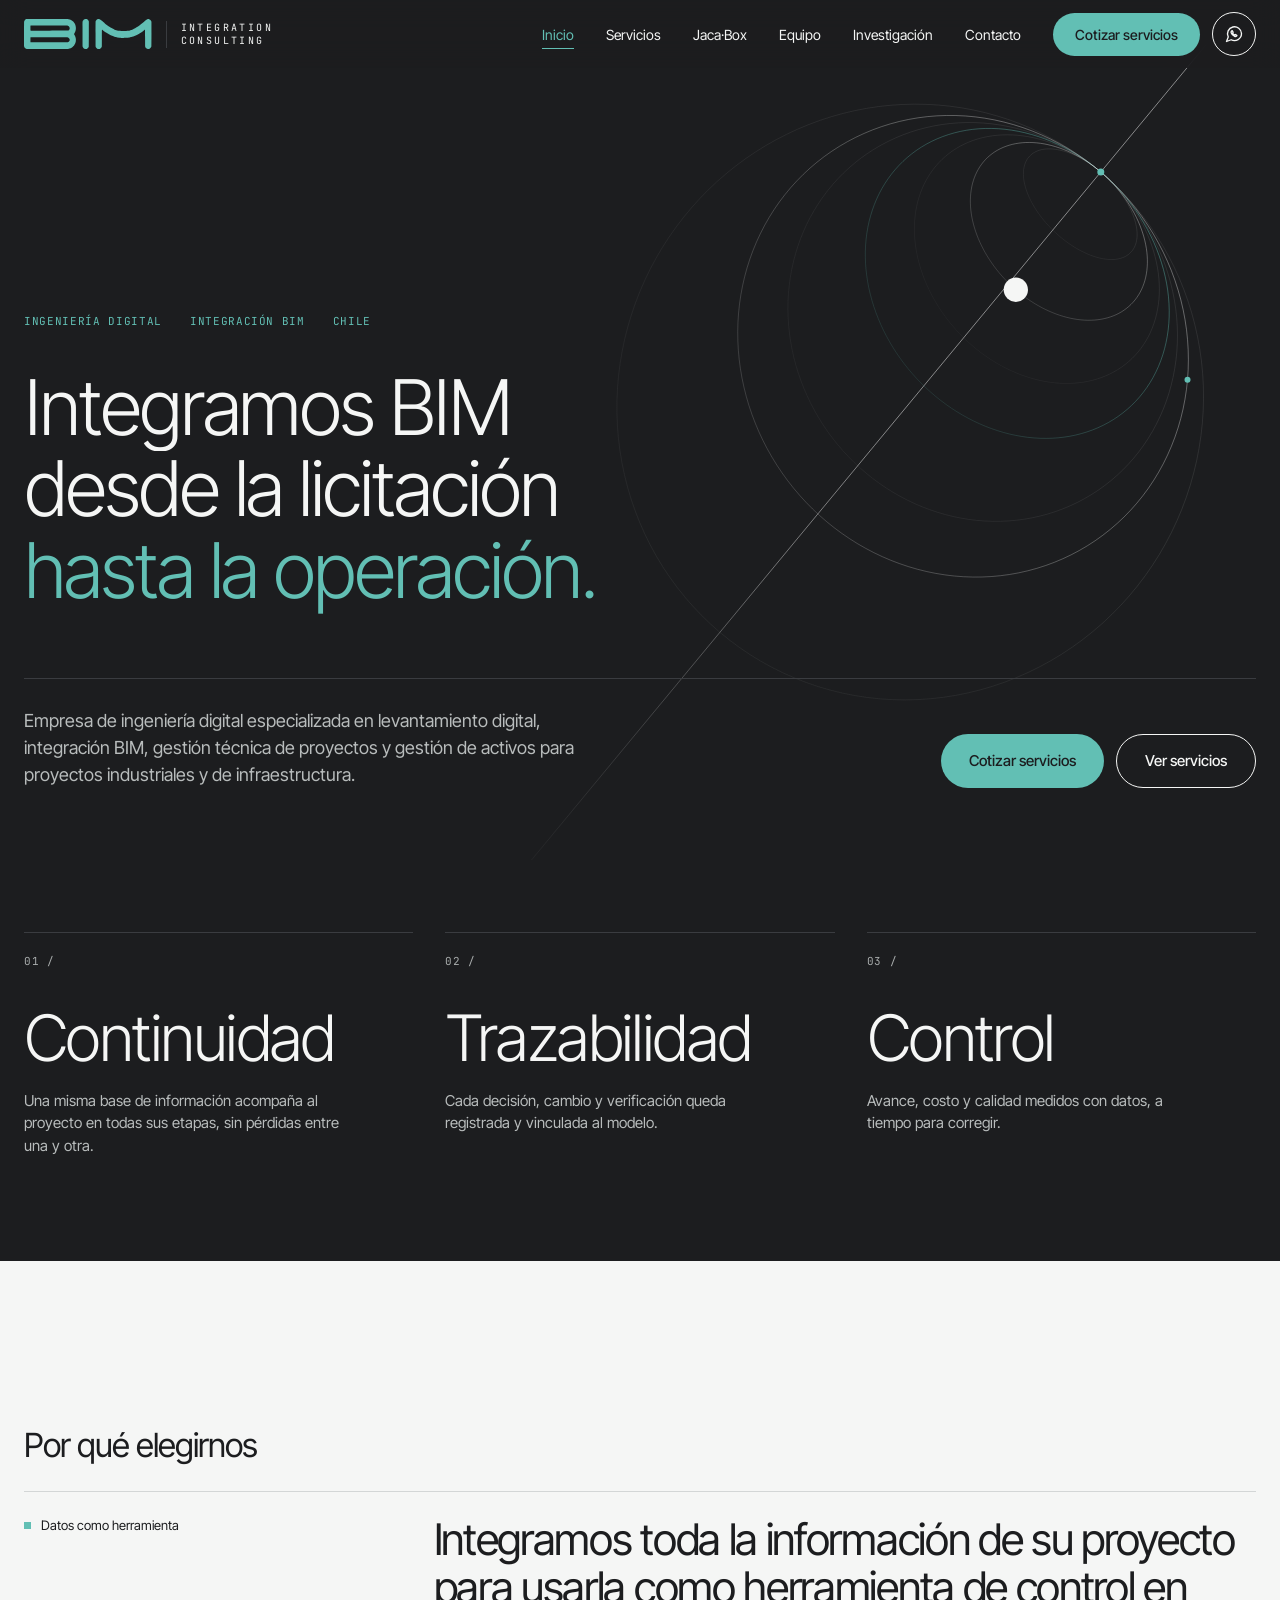
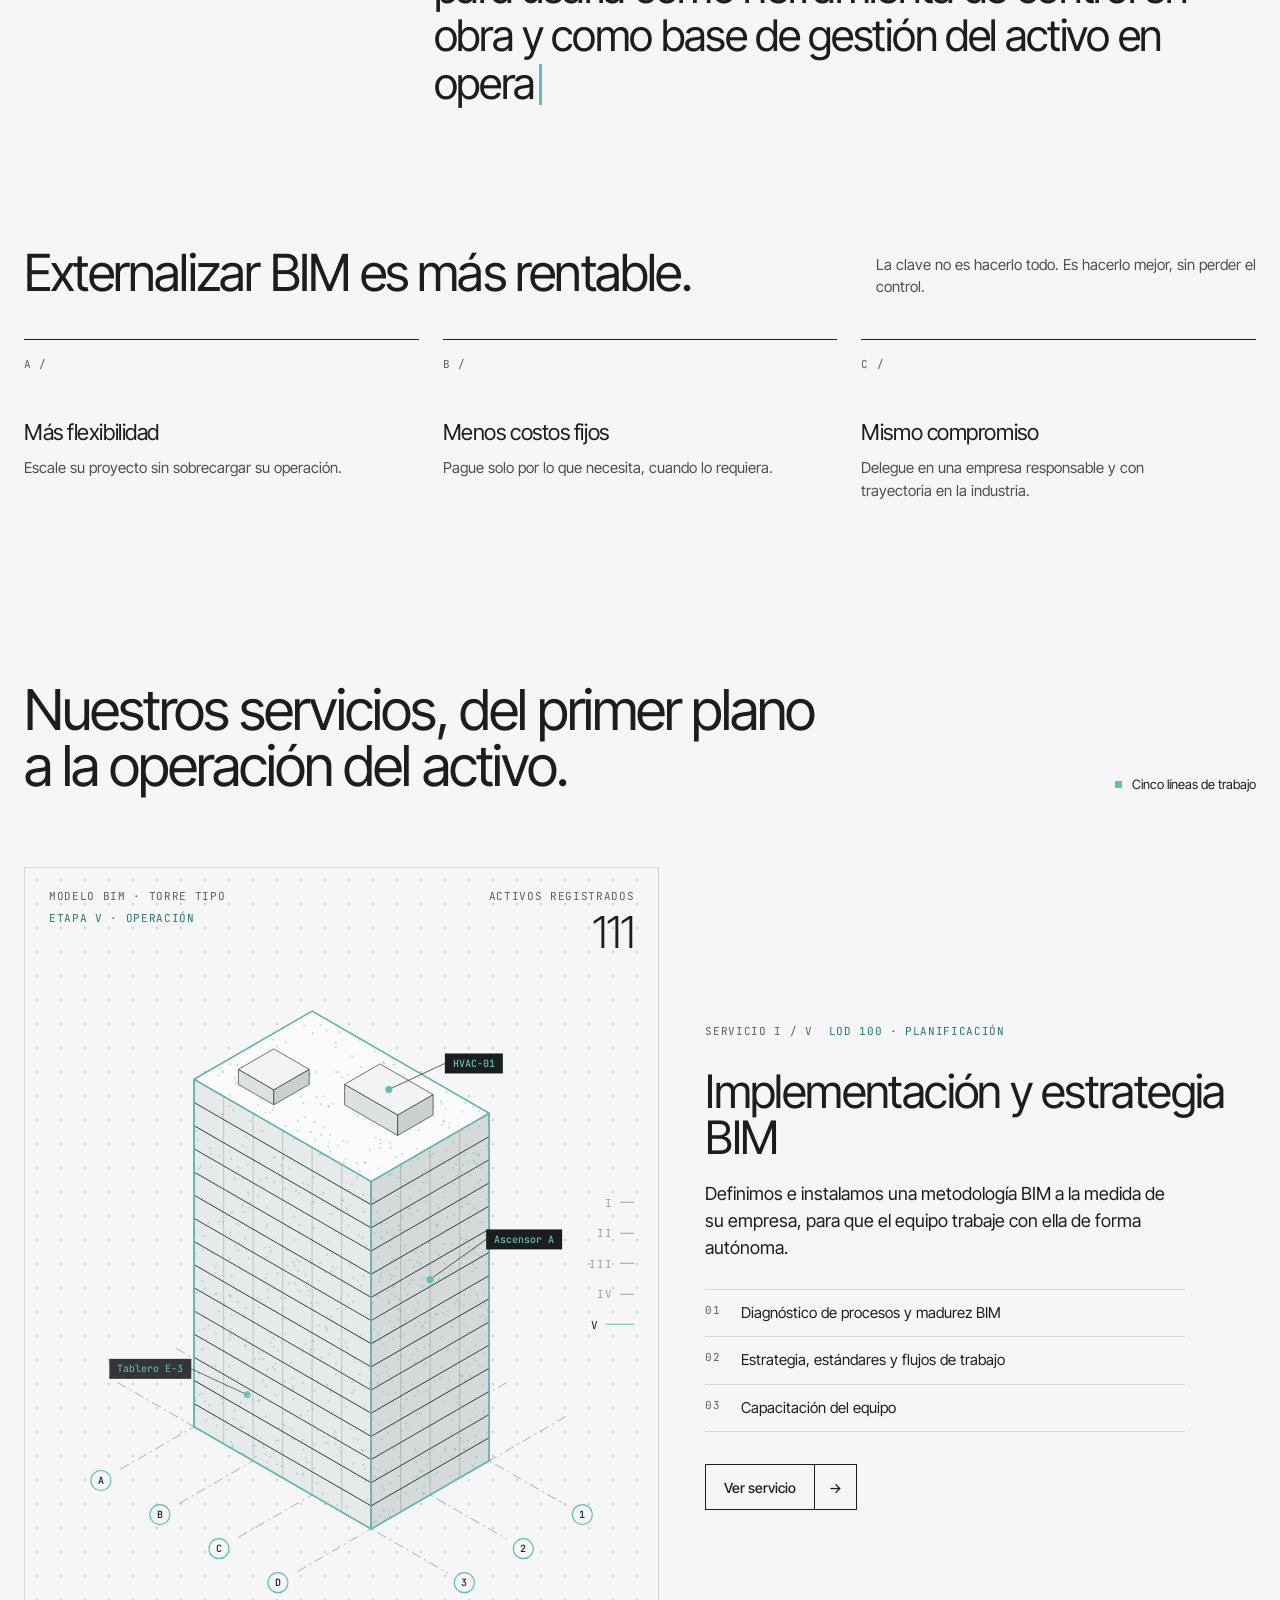
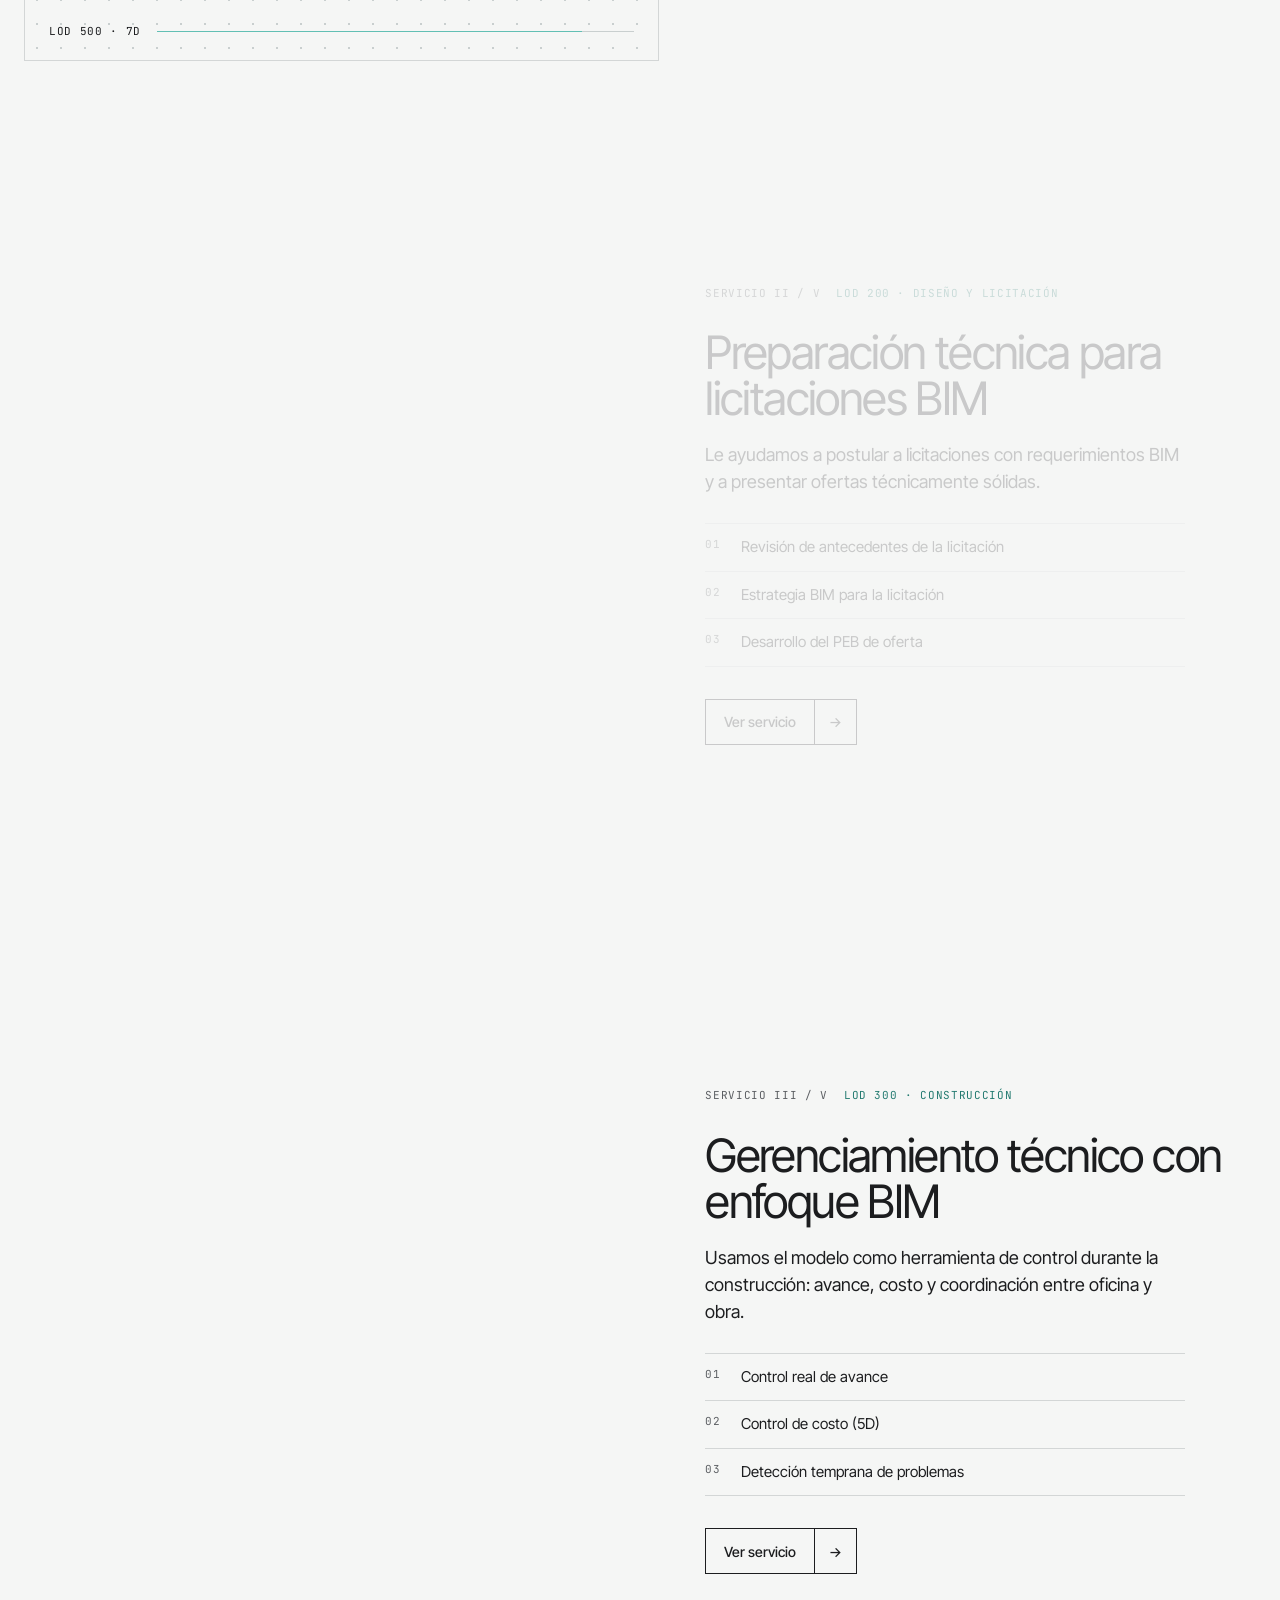
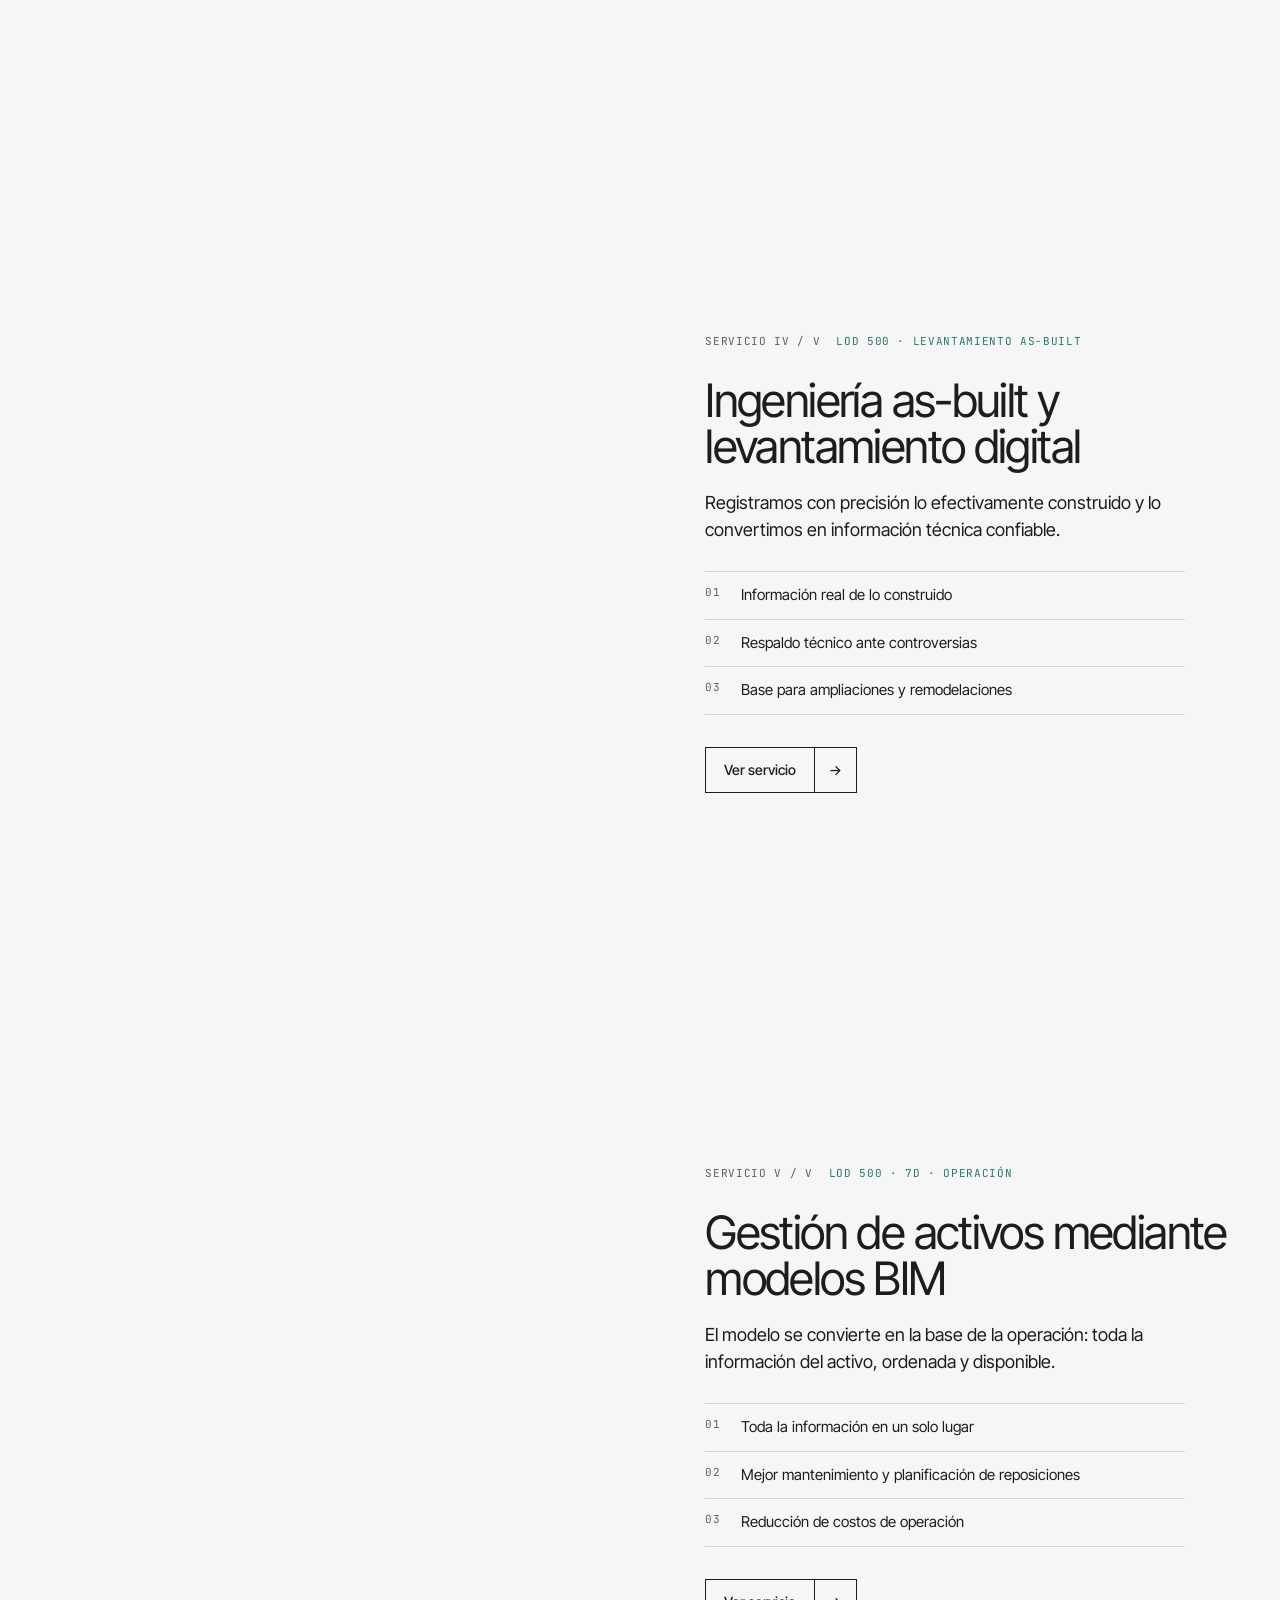
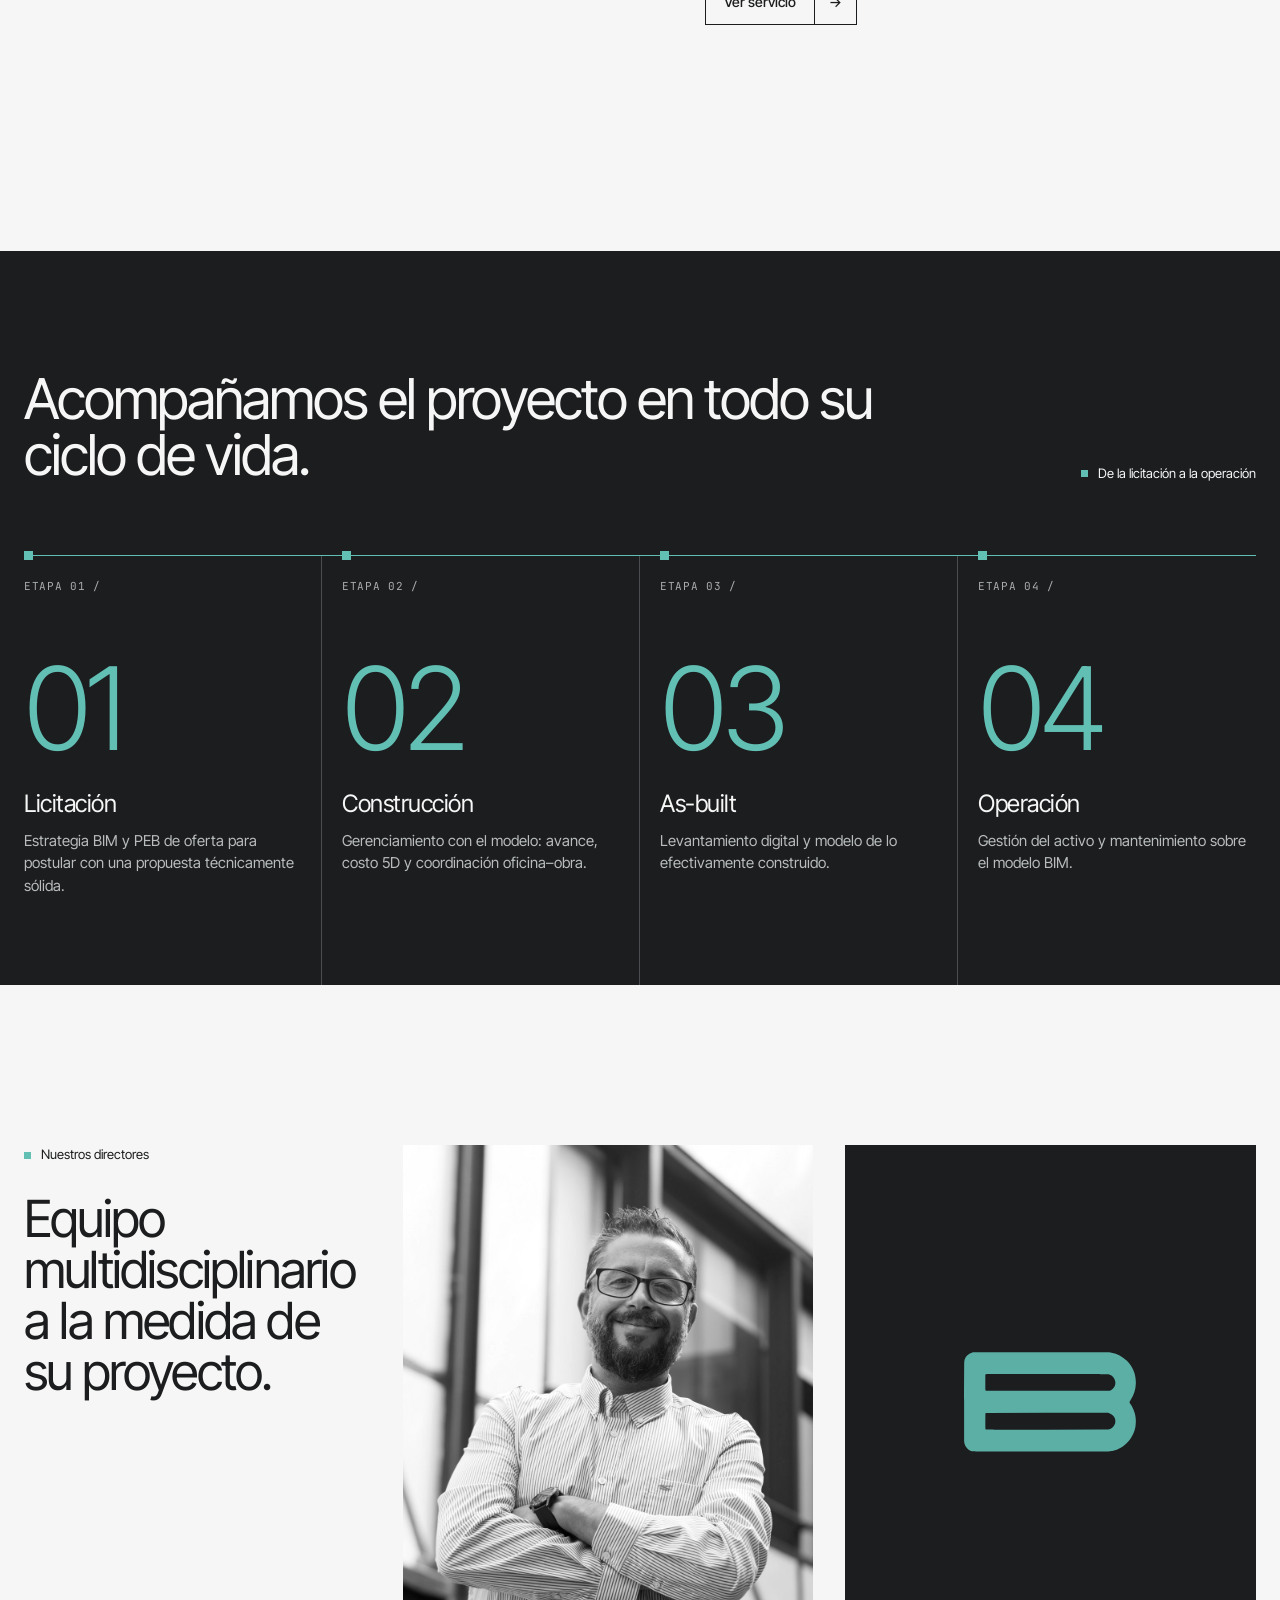
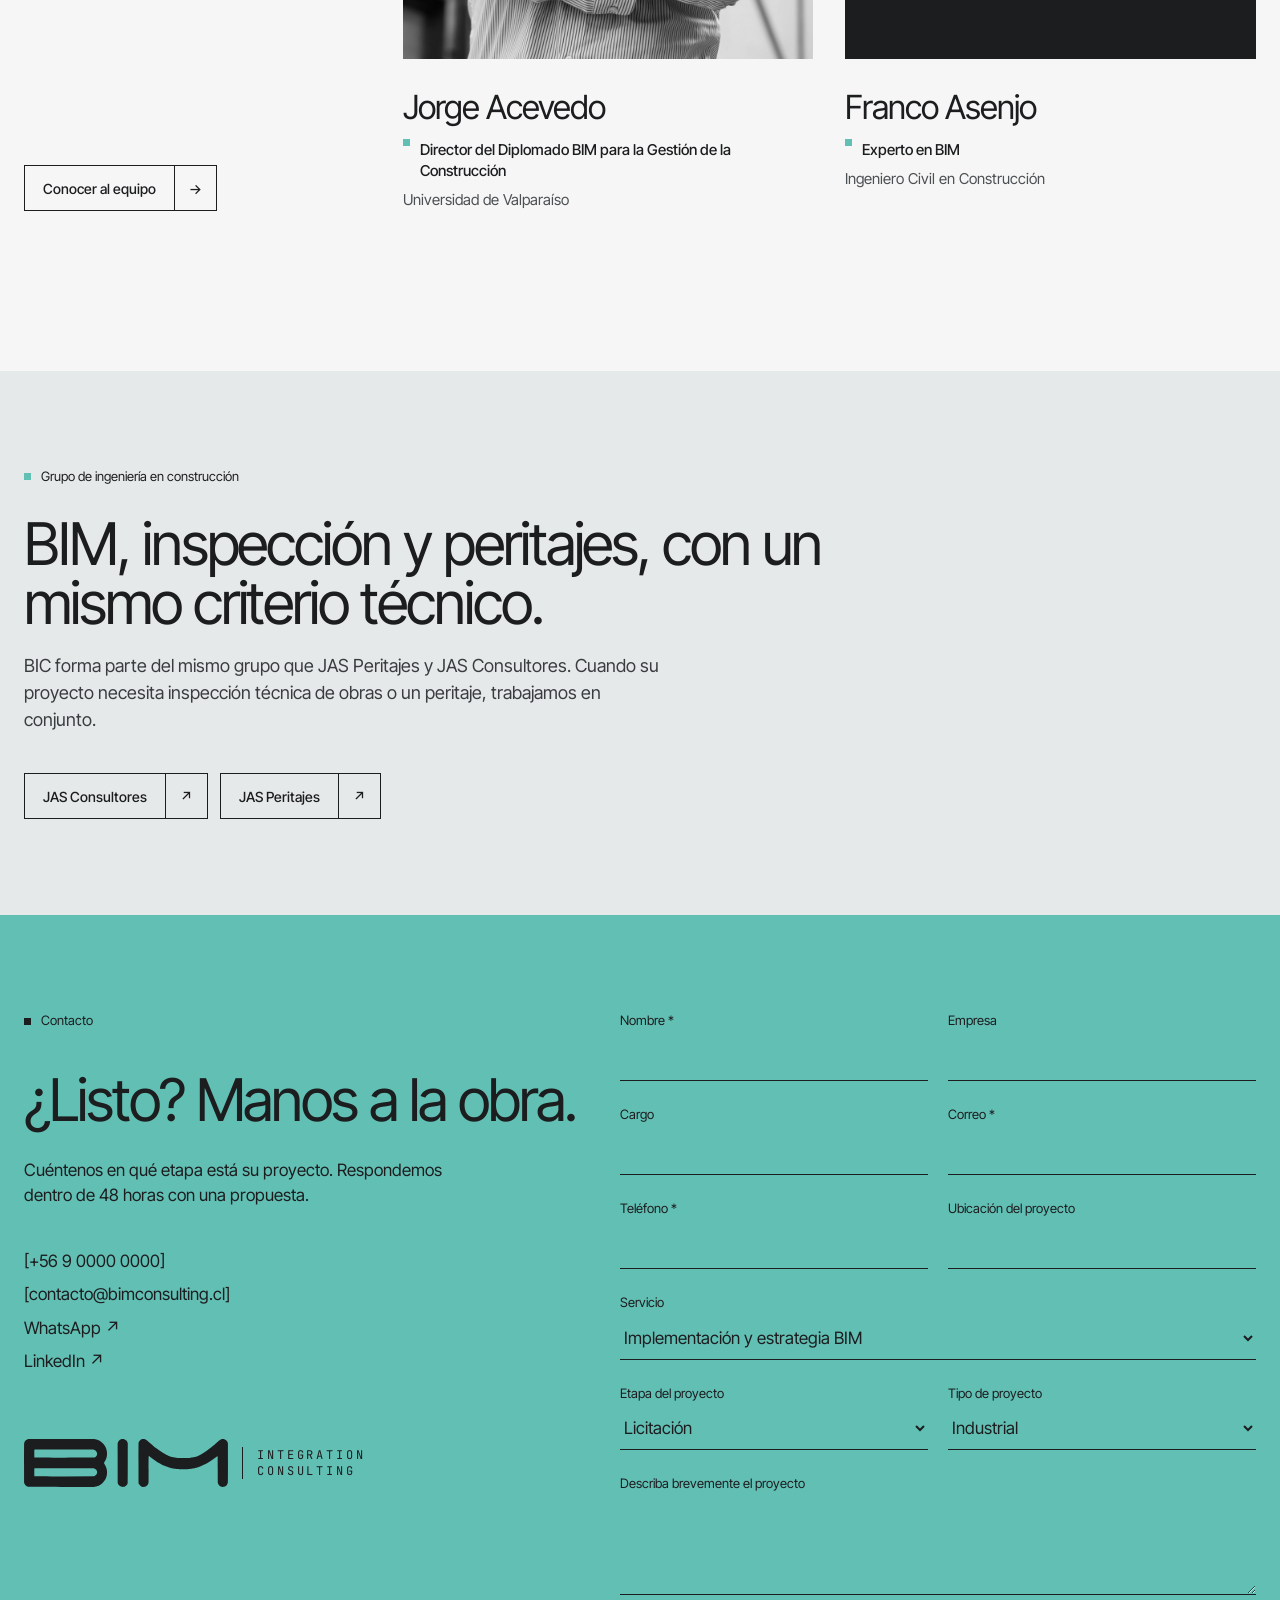
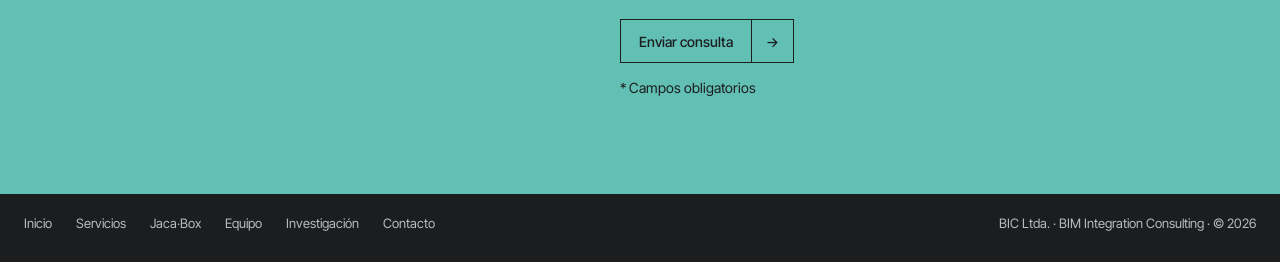
==== commit 67bb002c: "BIC: menú de tres rayas en celular Co-Authored-By: Claude Opus 5.5 <noreply@anthropic.com> Claude-Se" ====
--- a/bic/index.html
+++ b/bic/index.html
@@ -19,7 +19,7 @@
 <a href="index.html" aria-label="BIM Integration Consulting, inicio" style="color: #F5F6F5; text-decoration: none;">
 <div style="display: flex; align-items: center; gap: 14px;"><svg role="img" aria-label="BIM" viewBox="8.0 8.3 438.2 103.1" style="height: 30px; width: auto; display: block;"><path fill="#62BFB4" fill-rule="evenodd" d="M157.48 111.24 C161.06 110.86 162.10 110.71 162.85 110.48 C163.31 110.33 164.14 110.09 164.69 109.94 C167.13 109.25 170.02 107.84 172.81 105.96 C175.68 104.04 179.19 100.49 181.13 97.54 C182.67 95.20 184.50 91.32 185.05 89.22 C185.22 88.58 185.47 87.64 185.61 87.12 C186.18 85.05 186.52 79.89 186.26 77.44 C185.96 74.63 185.73 73.34 185.25 71.64 C184.32 68.34 182.91 65.22 181.14 62.54 C179.48 60.02 179.48 60.17 180.94 57.87 C184.55 52.21 186.12 47.20 186.34 40.69 C186.41 38.88 186.35 38.02 185.92 34.56 C185.74 33.07 184.79 29.32 184.42 28.59 C184.31 28.38 184.12 27.92 184.00 27.57 C182.86 24.35 179.90 19.88 177.10 17.19 C172.43 12.69 167.09 9.89 161.13 8.81 L158.69 8.37 L87.93 8.37 L17.18 8.38 L16.06 8.70 C14.23 9.23 13.01 9.97 11.49 11.49 C9.78 13.18 8.88 14.92 8.30 17.62 C8.08 18.66 8.03 100.32 8.26 101.57 C8.45 102.69 8.99 104.49 9.34 105.19 C10.28 107.06 11.94 108.84 13.74 109.92 C14.96 110.64 15.53 110.84 17.17 111.13 C18.37 111.34 22.06 111.35 87.35 111.36 C134.35 111.37 156.65 111.33 157.48 111.24 Z M222.06 111.08 C223.60 110.83 223.94 110.72 224.81 110.25 C228.02 108.52 229.80 106.25 230.74 102.69 C230.83 102.34 230.87 89.16 230.87 59.71 L230.88 17.23 L230.56 16.27 C229.88 14.23 229.22 13.10 227.90 11.73 C226.16 9.91 225.22 9.34 222.90 8.68 C221.82 8.38 221.60 8.36 219.71 8.40 C217.85 8.45 217.60 8.48 216.55 8.84 C212.94 10.07 210.32 13.07 209.37 17.04 C209.13 18.09 209.12 18.42 209.16 60.20 L209.19 102.31 L209.68 103.74 C210.30 105.55 211.25 106.99 212.78 108.44 C214.45 110.04 215.81 110.72 218.11 111.12 C219.86 111.42 220.02 111.42 222.06 111.08 Z M266.66 111.11 C267.95 110.89 268.39 110.76 269.50 110.21 C270.70 109.62 270.93 109.45 272.25 108.13 C273.94 106.44 274.59 105.41 275.17 103.46 L275.55 102.19 L275.62 73.93 C275.69 43.71 275.65 45.44 276.26 45.12 C276.58 44.95 276.97 45.13 277.89 45.90 C280.86 48.39 287.40 53.19 291.62 55.97 C296.66 59.29 303.73 63.21 308.03 65.08 C310.45 66.13 311.76 66.68 312.81 67.09 C314.45 67.72 316.93 68.60 317.89 68.88 C318.35 69.01 319.02 69.24 319.39 69.38 C319.75 69.52 320.53 69.75 321.12 69.89 C321.71 70.03 322.64 70.27 323.19 70.44 C323.74 70.60 324.83 70.85 325.62 71.00 C326.42 71.14 327.46 71.37 327.95 71.51 C328.43 71.64 329.47 71.83 330.26 71.94 C331.04 72.04 332.36 72.24 333.19 72.37 C335.34 72.72 336.43 72.85 338.69 73.00 C339.79 73.07 340.91 73.16 341.19 73.19 C341.96 73.28 348.51 73.53 350.12 73.53 C352.04 73.53 357.41 73.30 359.44 73.14 C360.33 73.07 361.72 72.95 362.51 72.89 C363.31 72.82 365.08 72.59 366.45 72.38 C368.73 72.02 369.70 71.85 373.50 71.11 C374.22 70.97 375.35 70.69 376.00 70.50 C376.65 70.30 377.57 70.05 378.05 69.94 C378.52 69.84 379.38 69.58 379.96 69.37 C380.54 69.17 381.10 69.00 381.20 69.00 C381.44 69.00 385.58 67.51 387.59 66.69 C389.48 65.93 390.05 65.68 392.00 64.79 C402.05 60.18 410.64 54.81 420.94 46.70 C423.05 45.04 423.37 44.89 423.82 45.39 C424.06 45.64 424.06 46.34 424.12 73.86 L424.19 102.06 L424.61 103.31 C425.62 106.31 427.28 108.46 429.73 109.91 C431.00 110.67 431.48 110.83 433.31 111.14 C434.99 111.43 435.79 111.40 437.75 111.00 C442.04 110.12 445.52 106.03 445.99 101.32 C446.17 99.51 446.18 19.95 446.00 18.31 C445.83 16.80 445.66 16.12 445.17 14.97 C443.89 11.96 441.34 9.65 438.30 8.74 C437.20 8.41 436.92 8.38 435.26 8.37 C433.46 8.37 433.40 8.38 431.96 8.87 C429.74 9.61 428.61 10.38 425.32 13.37 C420.46 17.79 414.75 22.65 409.70 26.68 C402.66 32.29 396.84 36.30 389.92 40.32 C385.22 43.05 378.04 46.11 374.12 47.06 C373.47 47.22 372.52 47.47 372.00 47.61 C371.09 47.86 368.26 48.35 366.12 48.63 C359.23 49.54 341.42 49.54 335.12 48.63 C330.77 48.00 329.69 47.82 328.06 47.43 C326.17 46.97 323.52 46.20 322.25 45.73 C319.83 44.84 319.18 44.59 318.00 44.11 C316.31 43.42 311.00 40.79 308.93 39.61 C304.80 37.28 298.08 32.78 293.75 29.45 C290.71 27.11 287.05 24.20 285.29 22.72 C282.67 20.52 278.05 16.52 275.94 14.63 C271.25 10.43 269.94 9.52 267.56 8.75 C266.33 8.36 266.29 8.35 264.38 8.41 C261.04 8.51 259.41 9.22 257.04 11.58 C255.72 12.89 255.61 13.04 254.94 14.43 C254.56 15.23 254.17 16.18 254.09 16.54 C253.97 17.04 253.94 26.61 253.94 59.81 C253.94 107.76 253.83 102.85 254.92 105.13 C255.97 107.32 257.73 109.11 259.88 110.19 C261.08 110.79 261.54 110.93 263.13 111.18 C264.62 111.41 264.93 111.41 266.66 111.11 Z M30.90 88.44 C30.10 88.09 30.12 88.23 30.15 79.63 L30.19 71.88 L30.53 71.53 L30.88 71.19 L94.13 71.16 L157.38 71.12 L158.74 71.56 C161.75 72.54 163.99 74.74 164.82 77.56 C165.09 78.47 165.13 81.13 164.88 82.00 C164.80 82.30 164.44 83.09 164.08 83.74 C162.91 85.90 160.99 87.51 158.72 88.23 L157.69 88.56 L94.50 88.59 C39.91 88.61 31.26 88.59 30.90 88.44 Z M31.50 48.29 C31.33 48.26 31.03 48.18 30.84 48.10 C30.11 47.82 30.12 47.97 30.12 39.50 L30.12 31.73 L30.48 31.38 C30.77 31.09 30.98 31.01 31.63 30.94 C32.08 30.90 60.51 30.88 94.81 30.90 C152.40 30.94 157.25 30.96 158.02 31.15 C161.64 32.05 164.59 35.35 165.02 39.00 C165.34 41.74 164.60 43.93 162.71 45.81 C161.60 46.92 160.23 47.77 159.01 48.11 C158.38 48.29 151.87 48.31 95.06 48.32 C60.27 48.33 31.67 48.32 31.50 48.29 Z"></path></svg><span class="mono" style="font-size: 10px; letter-spacing: 0.24em; padding-left: 14px; border-left: 1px solid #3A3C40; line-height: 1.35;">Integration<br>Consulting</span></div>
 </a>
-<div style="display: flex; flex-wrap: wrap; align-items: center; gap: 12px 32px; font-size: 14px;">
+<div class="nv-links" style="display: flex; flex-wrap: wrap; align-items: center; gap: 12px 32px; font-size: 14px;">
 <a class="navl on" href="index.html" aria-current="page" style="color: #F5F6F5;">Inicio</a>
 <a class="navl" href="servicios.html" style="color: #F5F6F5;">Servicios</a>
 <a class="navl" href="jacabox.html" style="color: #F5F6F5;">Jaca·Box</a>
@@ -29,8 +29,23 @@
 <a class="btn" href="#contacto" style="text-decoration: none; background: #62BFB4; color: #1C1D1F; padding: 11px 22px; border-radius: 999px; font-weight: 500;">Cotizar servicios</a>
 <a class="btn" href="#contacto" aria-label="Escribir por WhatsApp" title="WhatsApp" style="display: inline-flex; align-items: center; justify-content: center; width: 44px; height: 44px; margin-left: -20px; box-sizing: border-box; border: 1px solid #F5F6F5; border-radius: 999px; color: #F5F6F5;"><svg aria-hidden="true" width="20" height="20" viewBox="0 0 24 24" fill="none" stroke="currentColor" stroke-width="1.6" stroke-linecap="round" stroke-linejoin="round"><path d="M21 11.5a8.4 8.4 0 0 1-12.4 7.4L3 21l2.1-5.5A8.4 8.4 0 1 1 21 11.5z"></path><path d="M9.3 8.4c.3-.4.8-.4 1 .1l.6 1.3c.1.3 0 .6-.2.8l-.4.4c.5 1 1.3 1.8 2.3 2.3l.4-.4c.2-.2.5-.3.8-.2l1.3.6c.5.2.5.7.1 1-.7.6-1.6.8-2.4.5-2-.7-3.5-2.2-4.2-4.2-.3-.8-.1-1.7.5-2.4z"></path></svg></a>
 </div>
+<button class="nv-bg" type="button" aria-label="Abrir menú" aria-expanded="false" aria-controls="nv-ov"><i></i><i></i><i></i></button>
 </nav>
 </header>
+<div id="nv-ov" class="nv-ov" aria-hidden="true">
+<nav aria-label="Menú" class="nv-in">
+<a class="nv-l on" href="index.html" aria-current="page"><span class="mono">01</span><span>Inicio</span></a>
+<a class="nv-l" href="servicios.html"><span class="mono">02</span><span>Servicios</span></a>
+<a class="nv-l" href="jacabox.html"><span class="mono">03</span><span>Jaca·Box</span></a>
+<a class="nv-l" href="equipo.html"><span class="mono">04</span><span>Equipo</span></a>
+<a class="nv-l" href="investigacion.html"><span class="mono">05</span><span>Investigación</span></a>
+<a class="nv-l" href="contacto.html"><span class="mono">06</span><span>Contacto</span></a>
+</nav>
+<div class="nv-ft">
+<a class="btn" href="#contacto" style="text-decoration: none; background: #62BFB4; color: #1C1D1F; padding: 15px 26px; border-radius: 999px; font-weight: 500;">Cotizar servicios</a>
+<a class="btn" href="#contacto" aria-label="Escribir por WhatsApp" style="display: inline-flex; align-items: center; justify-content: center; width: 52px; height: 52px; box-sizing: border-box; border: 1px solid #F5F6F5; border-radius: 999px; color: #F5F6F5;"><svg aria-hidden="true" width="20" height="20" viewBox="0 0 24 24" fill="none" stroke="currentColor" stroke-width="1.6" stroke-linecap="round" stroke-linejoin="round"><path d="M21 11.5a8.4 8.4 0 0 1-12.4 7.4L3 21l2.1-5.5A8.4 8.4 0 1 1 21 11.5z"></path><path d="M9.3 8.4c.3-.4.8-.4 1 .1l.6 1.3c.1.3 0 .6-.2.8l-.4.4c.5 1 1.3 1.8 2.3 2.3l.4-.4c.2-.2.5-.3.8-.2l1.3.6c.5.2.5.7.1 1-.7.6-1.6.8-2.4.5-2-.7-3.5-2.2-4.2-4.2-.3-.8-.1-1.7.5-2.4z"></path></svg></a>
+</div>
+</div>
 <section id="inicio" style="position: relative; overflow: hidden; background: #1C1D1F; color: #F5F6F5; min-height: 860px; margin-top: -68px; display: flex; align-items: flex-end;">
 <canvas class="rings" aria-hidden="true"></canvas><div class="rg-sh" aria-hidden="true"></div>
 <div style="position: relative; max-width: 1400px; width: 100%; margin: 0 auto; padding: 200px 24px 72px; box-sizing: border-box;">
--- a/bic/assets/bic.css
+++ b/bic/assets/bic.css
@@ -196,3 +196,33 @@
 .pr-n{font-weight:300;font-size:clamp(72px,8vw,140px);line-height:.86;letter-spacing:-.05em}
 .pr-fun p{margin:12px 0 0;color:#4C4F53;max-width:260px}
 .pr-ar{font-size:48px;font-weight:300;color:#62BFB4}
+.st-sep{width:1px;align-self:stretch;background:#3A3C40}
+@media (max-width:700px){.st-sep{display:none}}
+.jb-q2,.jb-a2{box-sizing:border-box}
+.jb-a2{margin-left:56px;margin-right:6%}
+@media (max-width:900px){.jb-a2{margin-left:0;margin-right:8%}}
+
+/* Menú móvil (tres rayas) */
+.nv-bg,.nv-ov{display:none}
+@media (max-width:900px){
+.nv-links{display:none !important}
+.nv-bg{display:inline-flex;flex-direction:column;justify-content:center;align-items:center;gap:6px;width:48px;height:48px;padding:0;border:1px solid rgba(245,246,245,.5);border-radius:999px;background:transparent;cursor:pointer;position:relative;z-index:2}
+.nv-bg i{display:block;width:20px;height:1.5px;background:#F5F6F5;transition:transform .45s cubic-bezier(.2,.7,.1,1),opacity .3s,width .4s}
+.nv-bg i:nth-child(2){width:14px;margin-left:6px}
+.nv-open .nv-bg{border-color:#62BFB4}
+.nv-open .nv-bg i{background:#62BFB4}
+.nv-open .nv-bg i:nth-child(1){transform:translateY(7.5px) rotate(45deg)}
+.nv-open .nv-bg i:nth-child(2){opacity:0}
+.nv-open .nv-bg i:nth-child(3){transform:translateY(-7.5px) rotate(-45deg)}
+.nv-ov{display:flex;flex-direction:column;justify-content:space-between;position:fixed;inset:0;z-index:19;background:#1C1D1F;color:#F5F6F5;padding:120px 24px 40px;box-sizing:border-box;transform:translateY(-100%);visibility:hidden;transition:transform .65s cubic-bezier(.76,0,.24,1),visibility 0s .65s;overflow-y:auto}
+.nv-open .nv-ov{transform:none;visibility:visible;transition:transform .65s cubic-bezier(.76,0,.24,1),visibility 0s}
+.nv-in{display:flex;flex-direction:column;border-bottom:1px solid #3A3C40}
+.nv-l{display:flex;align-items:baseline;gap:18px;padding:14px 0;border-top:1px solid #3A3C40;color:#F5F6F5;text-decoration:none;font-weight:300;font-size:clamp(32px,9vw,46px);line-height:1.05;letter-spacing:-.035em;opacity:0;transform:translateY(18px);transition:opacity .4s,transform .5s cubic-bezier(.2,.7,.1,1)}
+.nv-l .mono{color:#7D8282;font-size:11px;letter-spacing:.06em}
+.nv-l.on{color:#62BFB4}
+.nv-open .nv-l{opacity:1;transform:none}
+.nv-open .nv-l:nth-child(1){transition-delay:.25s}.nv-open .nv-l:nth-child(2){transition-delay:.3s}.nv-open .nv-l:nth-child(3){transition-delay:.35s}
+.nv-open .nv-l:nth-child(4){transition-delay:.4s}.nv-open .nv-l:nth-child(5){transition-delay:.45s}.nv-open .nv-l:nth-child(6){transition-delay:.5s}
+.nv-ft{display:flex;gap:12px;align-items:center;margin-top:40px}
+html.nv-open{overflow:hidden}
+}
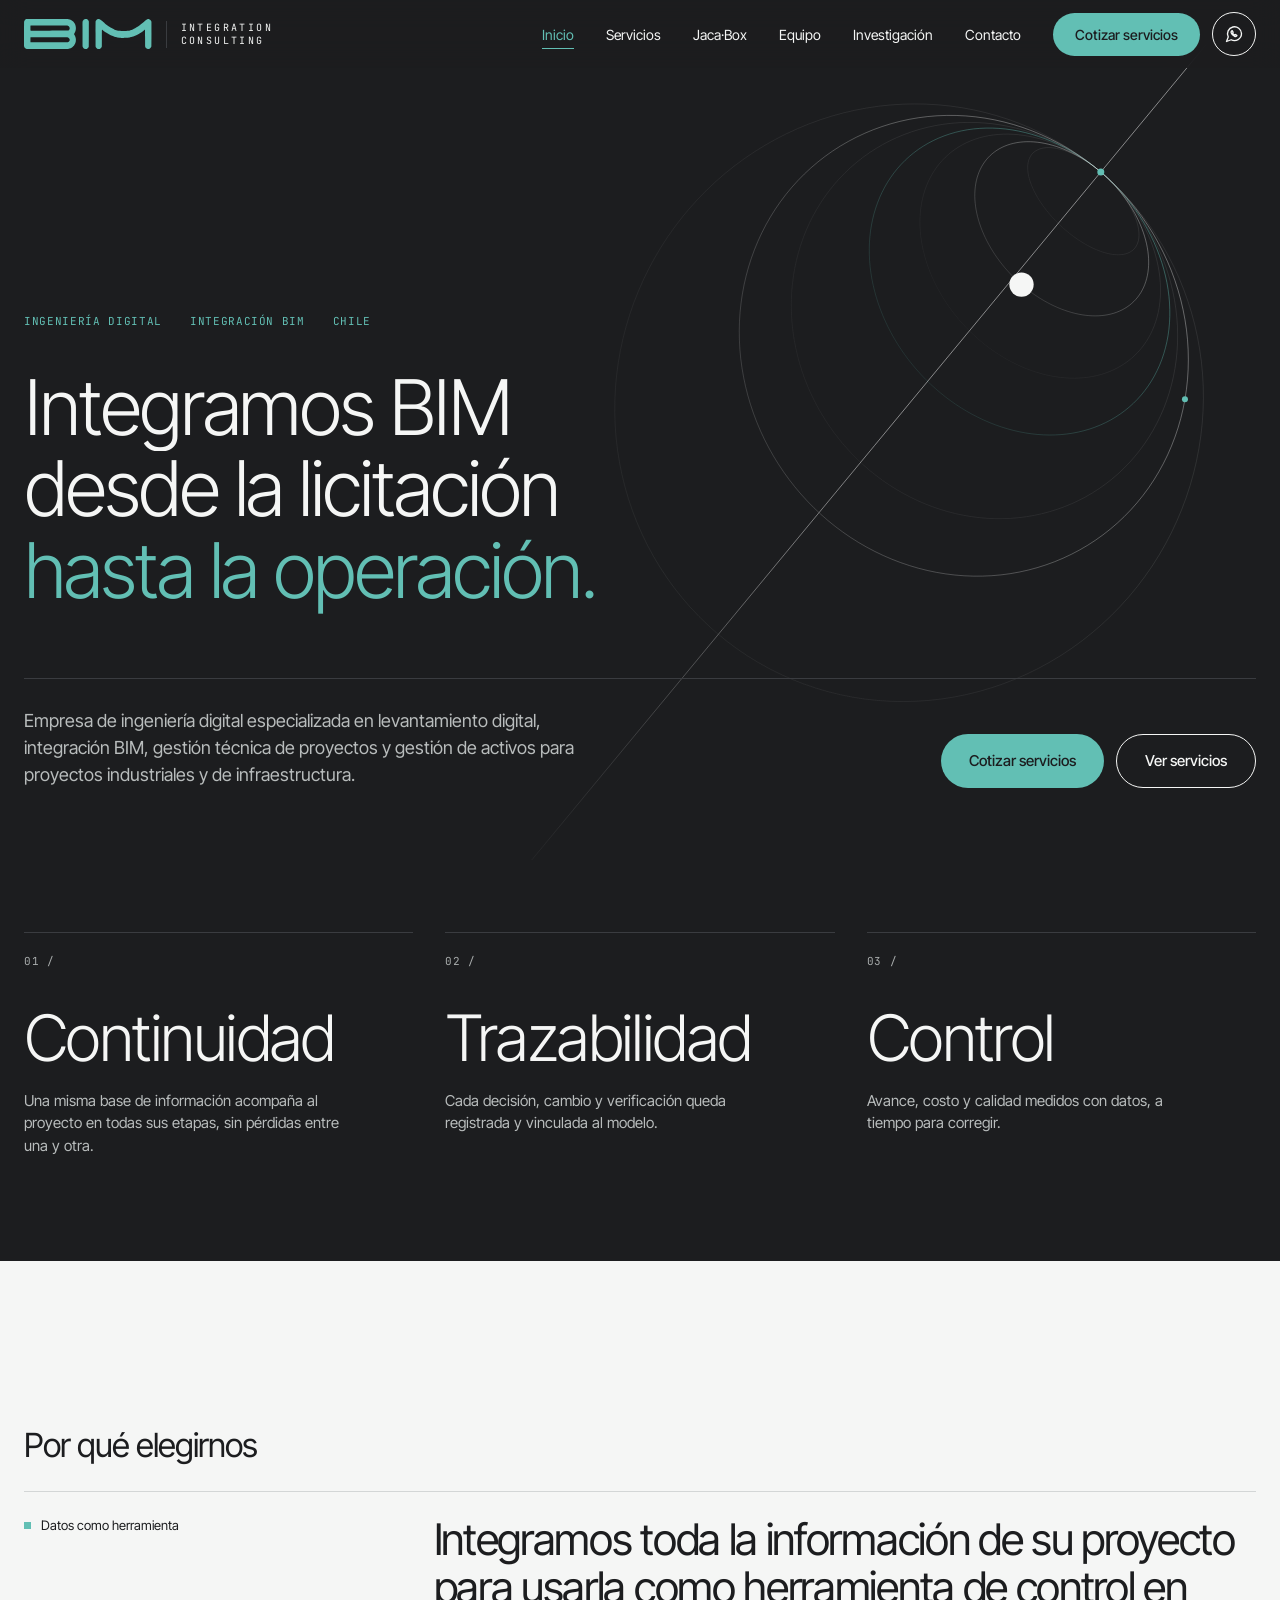
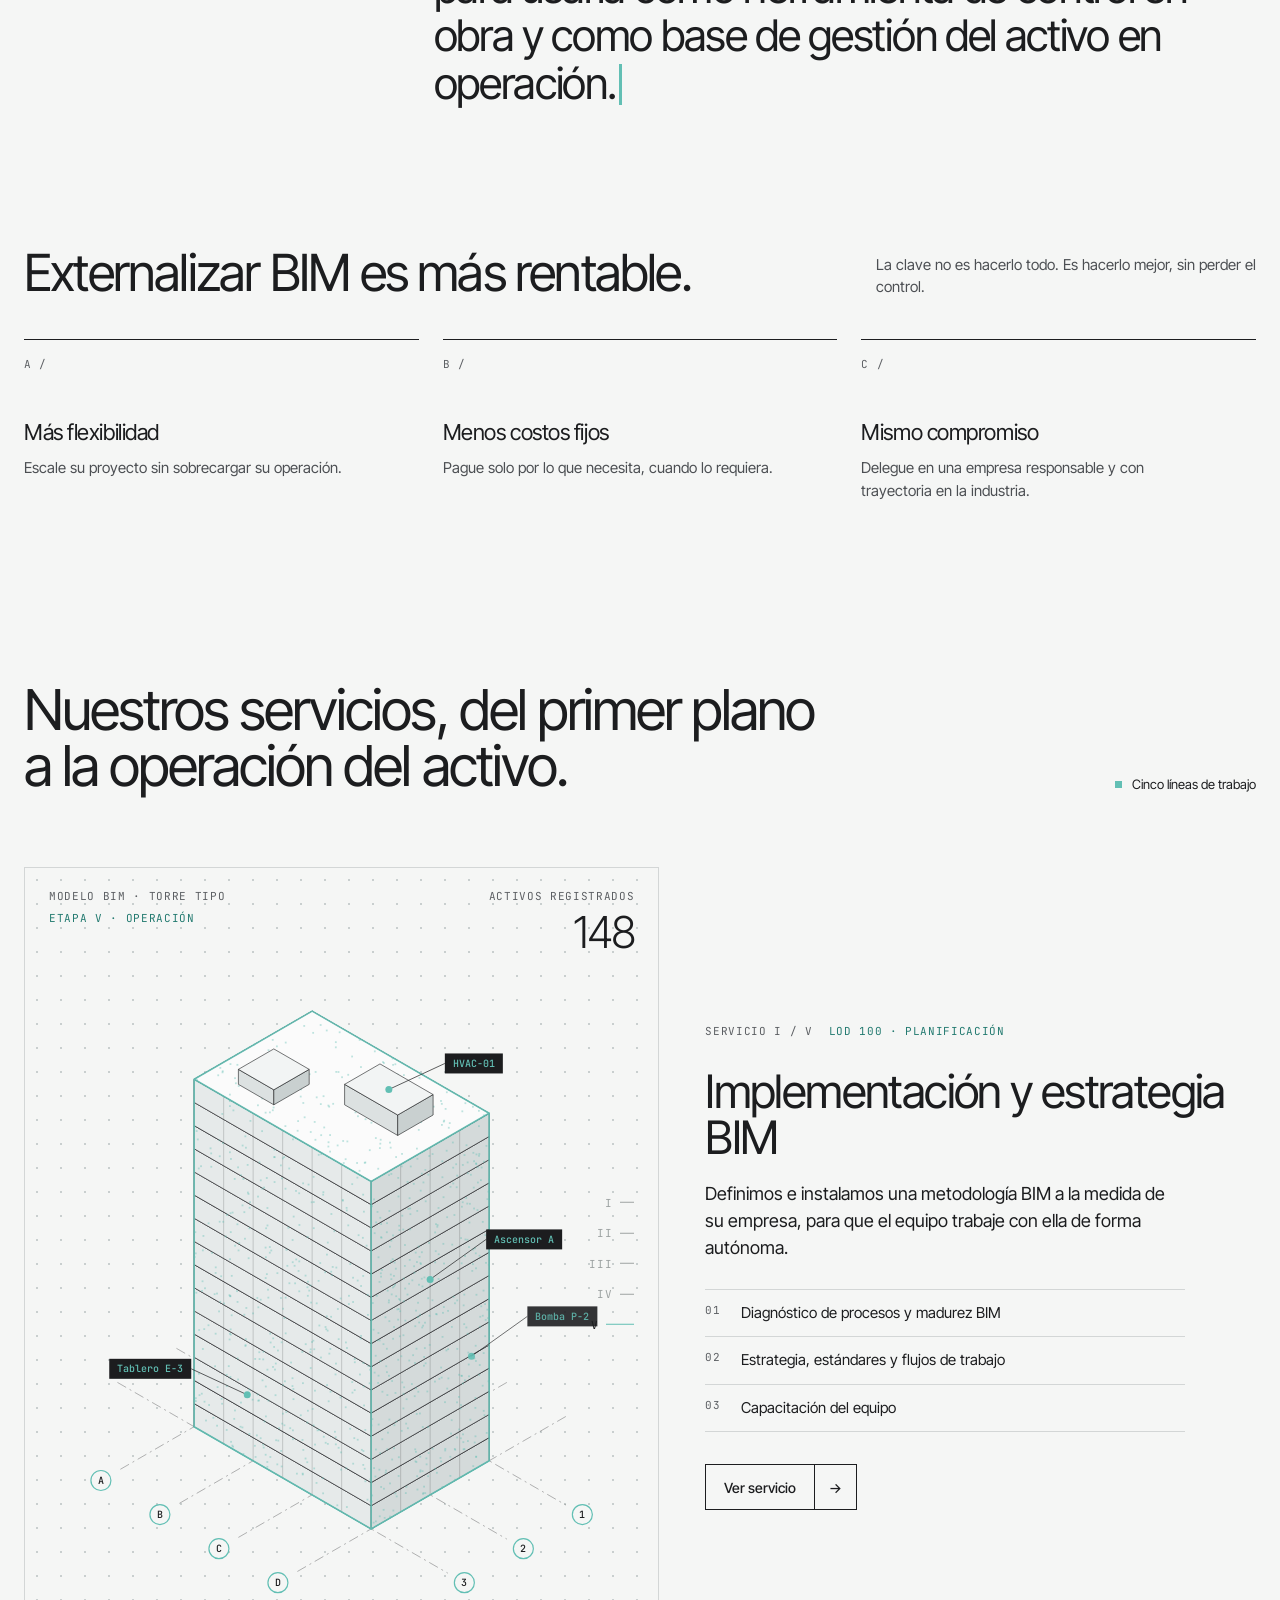
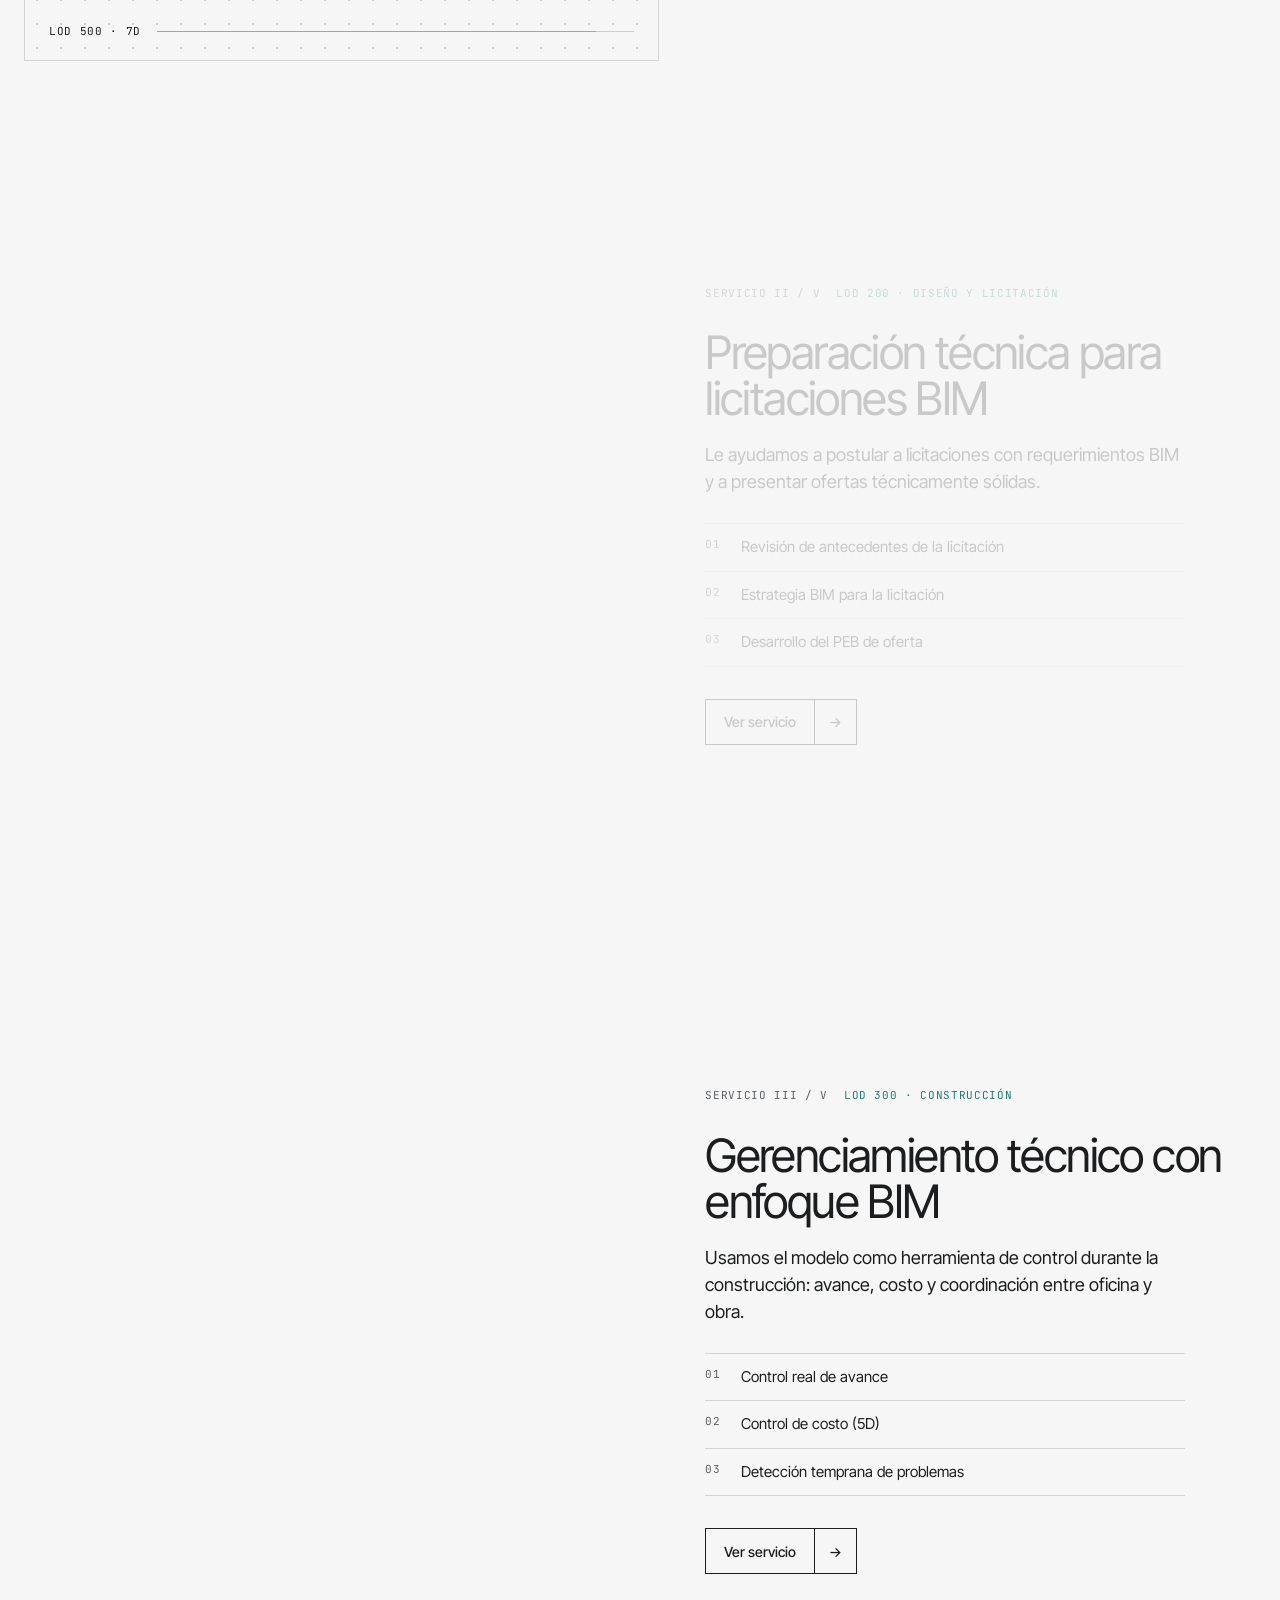
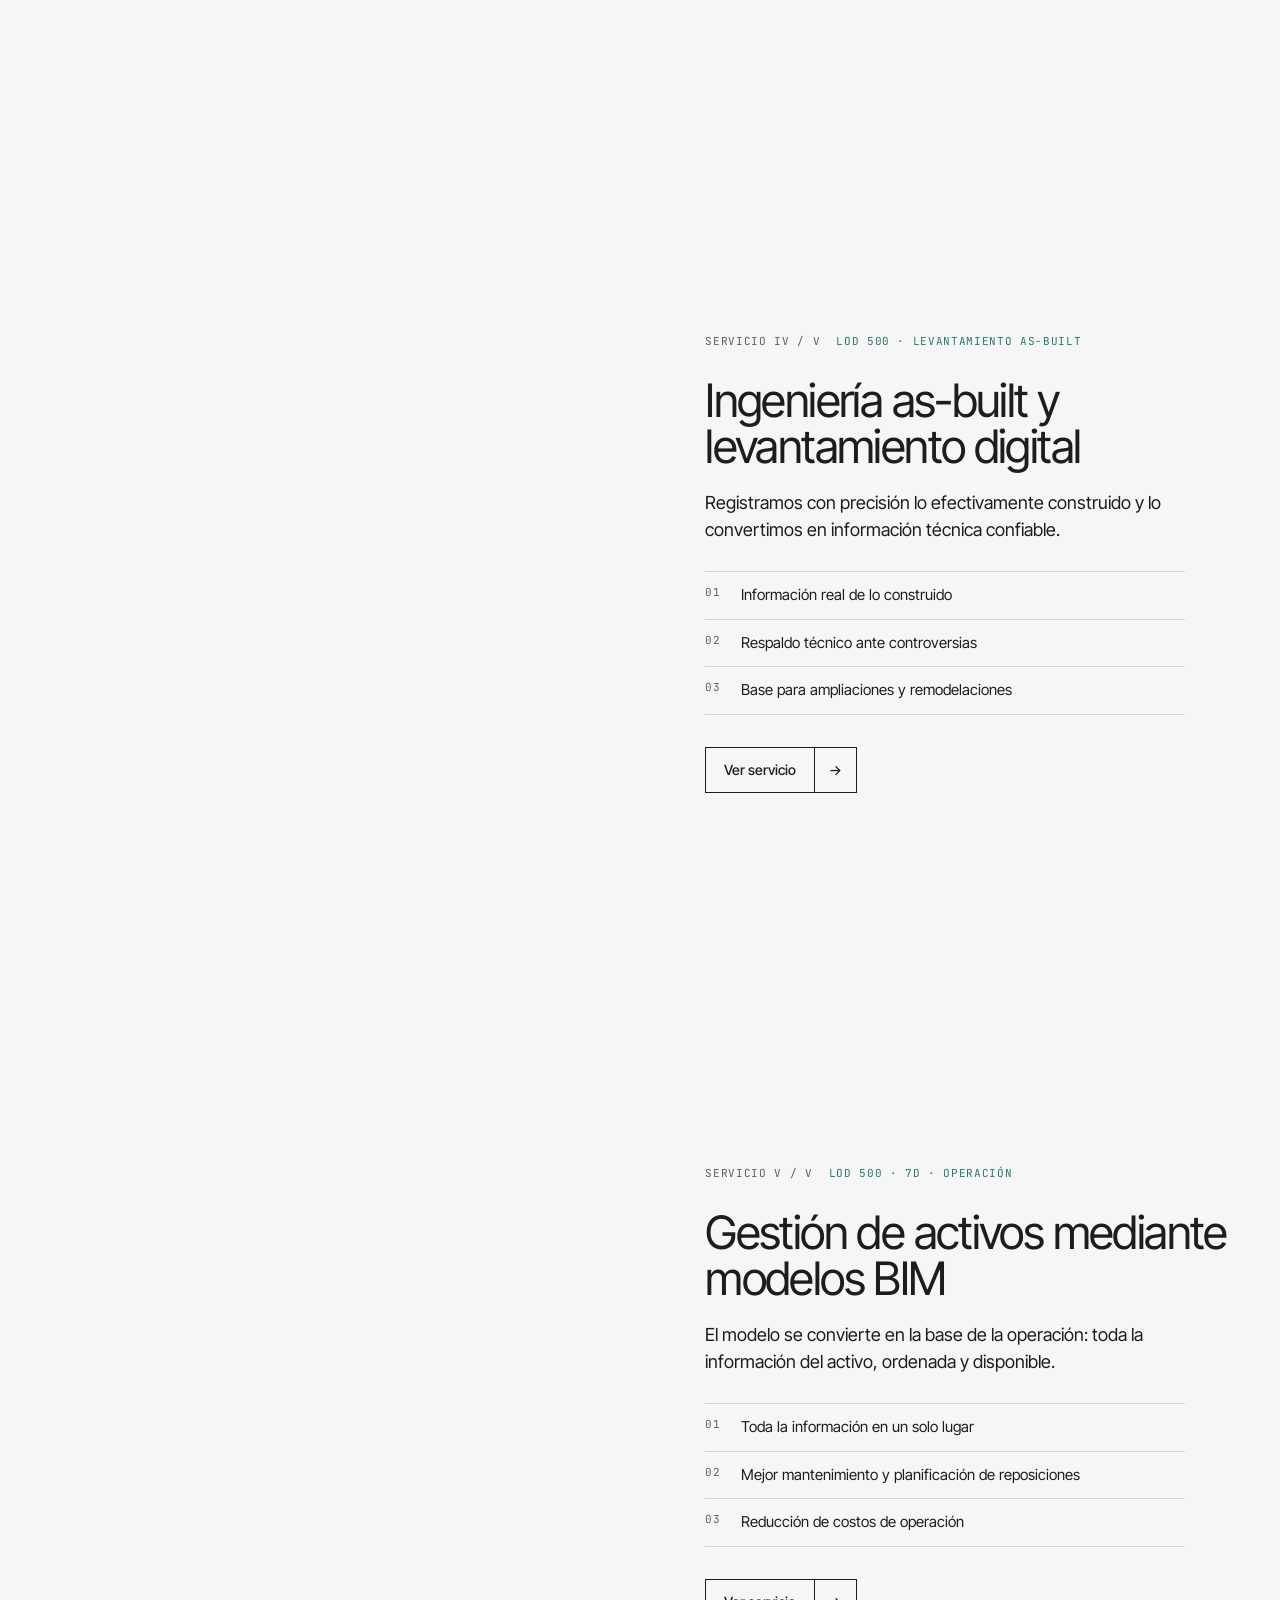
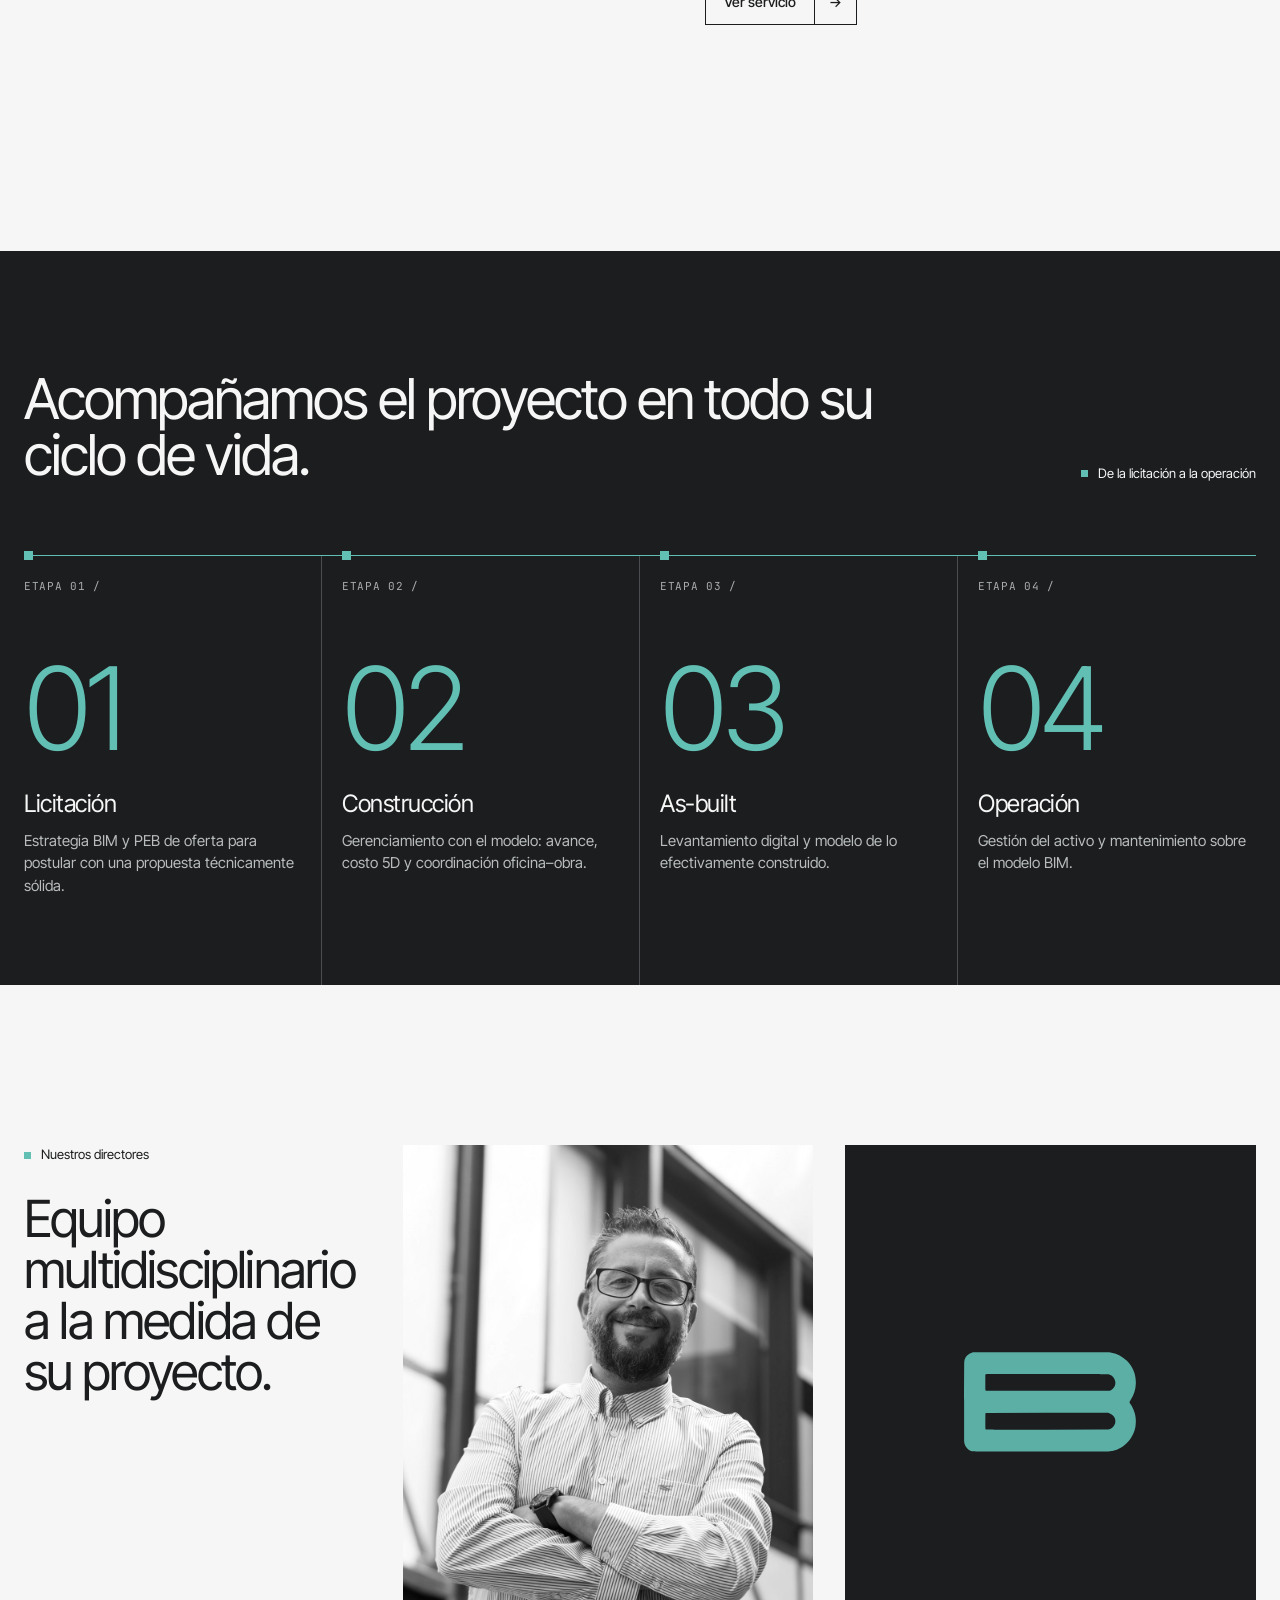
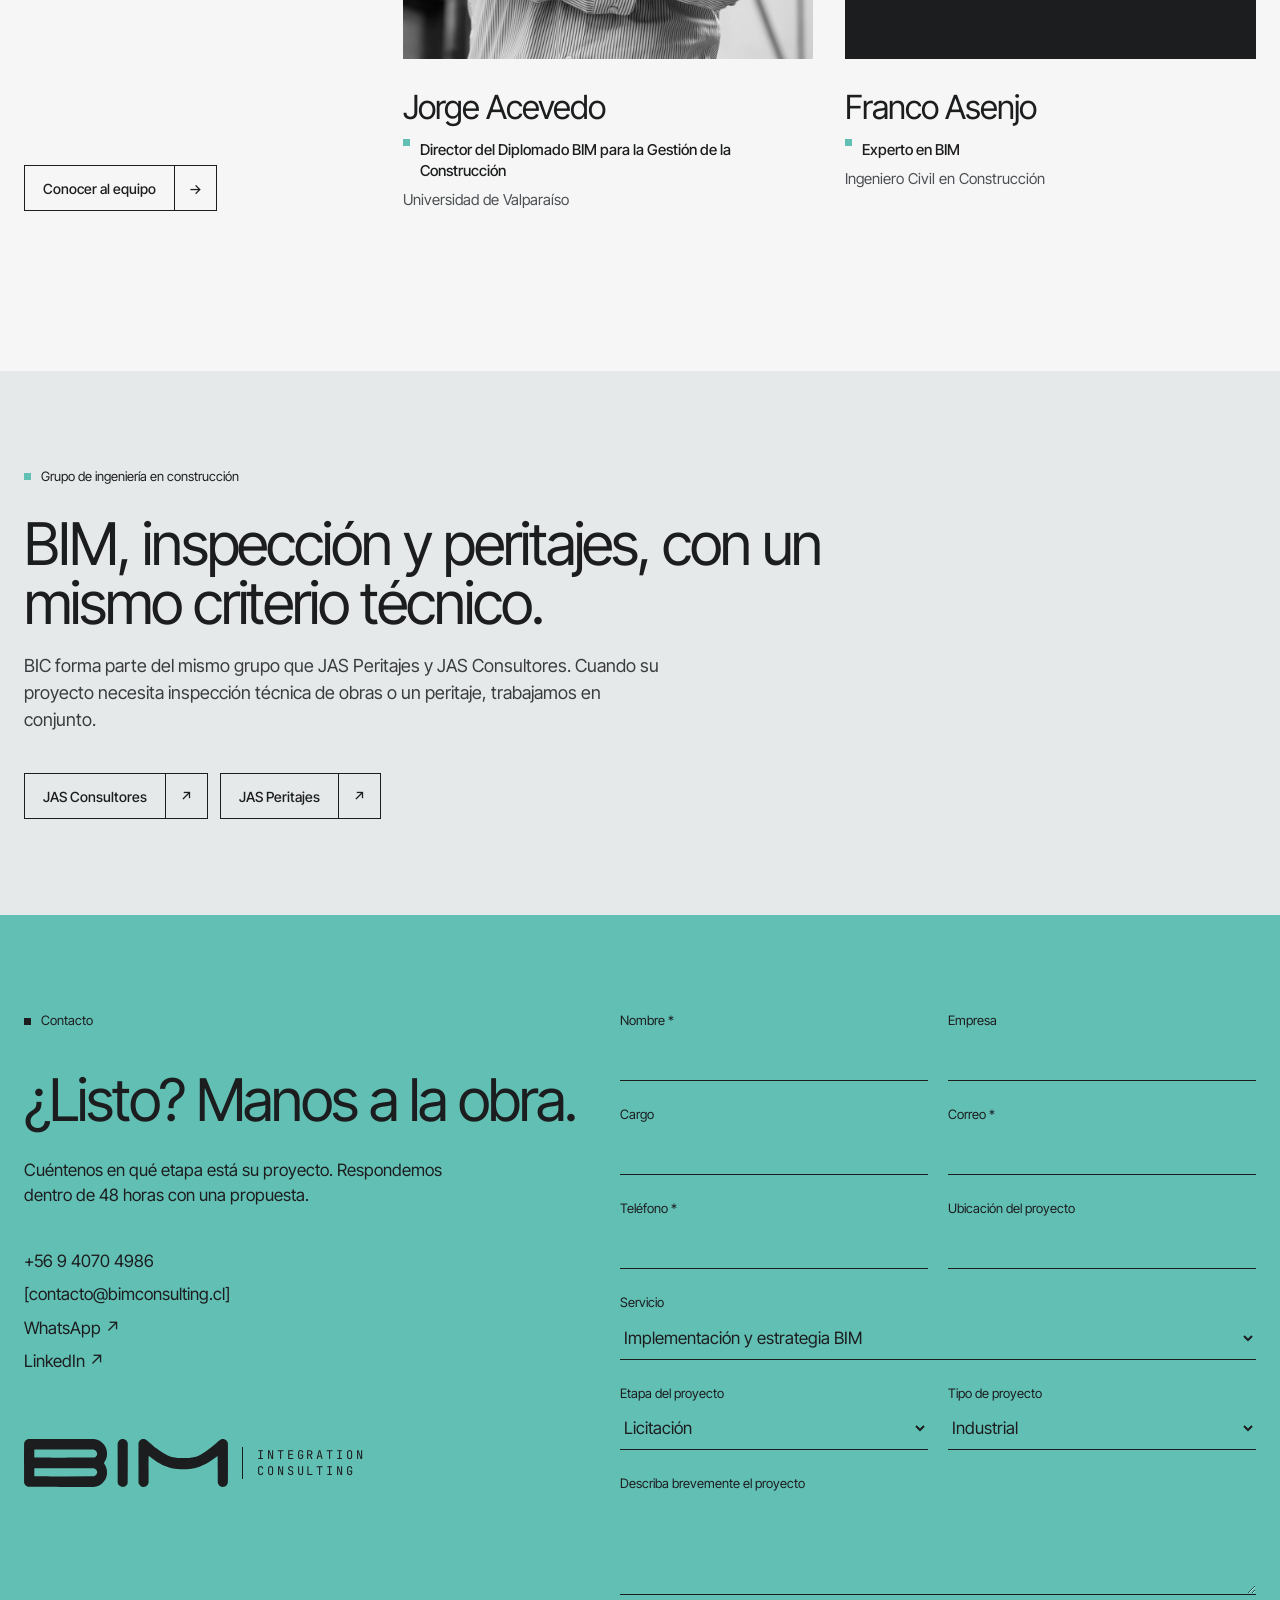
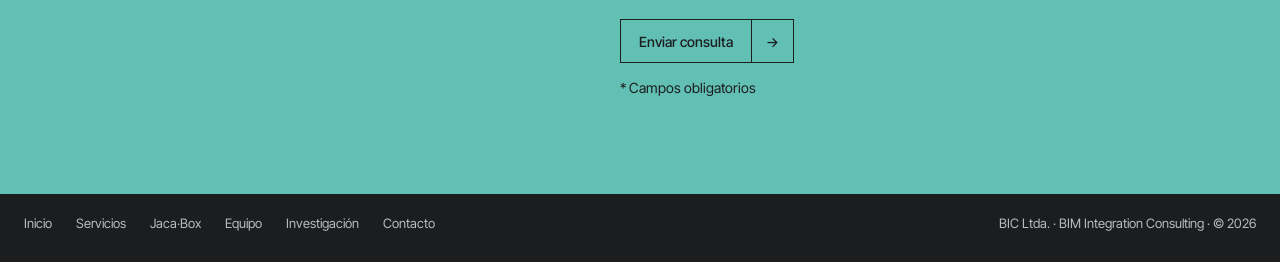
==== commit 34e52161: "BIC: teléfono y WhatsApp de contacto Co-Authored-By: Claude Opus 5.5 <noreply@anthropic.com> Claude-" ====
--- a/bic/index.html
+++ b/bic/index.html
@@ -27,7 +27,7 @@
 <a class="navl" href="investigacion.html" style="color: #F5F6F5;">Investigación</a>
 <a class="navl" href="contacto.html" style="color: #F5F6F5;">Contacto</a>
 <a class="btn" href="#contacto" style="text-decoration: none; background: #62BFB4; color: #1C1D1F; padding: 11px 22px; border-radius: 999px; font-weight: 500;">Cotizar servicios</a>
-<a class="btn" href="#contacto" aria-label="Escribir por WhatsApp" title="WhatsApp" style="display: inline-flex; align-items: center; justify-content: center; width: 44px; height: 44px; margin-left: -20px; box-sizing: border-box; border: 1px solid #F5F6F5; border-radius: 999px; color: #F5F6F5;"><svg aria-hidden="true" width="20" height="20" viewBox="0 0 24 24" fill="none" stroke="currentColor" stroke-width="1.6" stroke-linecap="round" stroke-linejoin="round"><path d="M21 11.5a8.4 8.4 0 0 1-12.4 7.4L3 21l2.1-5.5A8.4 8.4 0 1 1 21 11.5z"></path><path d="M9.3 8.4c.3-.4.8-.4 1 .1l.6 1.3c.1.3 0 .6-.2.8l-.4.4c.5 1 1.3 1.8 2.3 2.3l.4-.4c.2-.2.5-.3.8-.2l1.3.6c.5.2.5.7.1 1-.7.6-1.6.8-2.4.5-2-.7-3.5-2.2-4.2-4.2-.3-.8-.1-1.7.5-2.4z"></path></svg></a>
+<a class="btn" href="https://wa.me/56940704986" target="_blank" rel="noopener" aria-label="Escribir por WhatsApp" title="WhatsApp" style="display: inline-flex; align-items: center; justify-content: center; width: 44px; height: 44px; margin-left: -20px; box-sizing: border-box; border: 1px solid #F5F6F5; border-radius: 999px; color: #F5F6F5;"><svg aria-hidden="true" width="20" height="20" viewBox="0 0 24 24" fill="none" stroke="currentColor" stroke-width="1.6" stroke-linecap="round" stroke-linejoin="round"><path d="M21 11.5a8.4 8.4 0 0 1-12.4 7.4L3 21l2.1-5.5A8.4 8.4 0 1 1 21 11.5z"></path><path d="M9.3 8.4c.3-.4.8-.4 1 .1l.6 1.3c.1.3 0 .6-.2.8l-.4.4c.5 1 1.3 1.8 2.3 2.3l.4-.4c.2-.2.5-.3.8-.2l1.3.6c.5.2.5.7.1 1-.7.6-1.6.8-2.4.5-2-.7-3.5-2.2-4.2-4.2-.3-.8-.1-1.7.5-2.4z"></path></svg></a>
 </div>
 <button class="nv-bg" type="button" aria-label="Abrir menú" aria-expanded="false" aria-controls="nv-ov"><i></i><i></i><i></i></button>
 </nav>
@@ -43,7 +43,7 @@
 </nav>
 <div class="nv-ft">
 <a class="btn" href="#contacto" style="text-decoration: none; background: #62BFB4; color: #1C1D1F; padding: 15px 26px; border-radius: 999px; font-weight: 500;">Cotizar servicios</a>
-<a class="btn" href="#contacto" aria-label="Escribir por WhatsApp" style="display: inline-flex; align-items: center; justify-content: center; width: 52px; height: 52px; box-sizing: border-box; border: 1px solid #F5F6F5; border-radius: 999px; color: #F5F6F5;"><svg aria-hidden="true" width="20" height="20" viewBox="0 0 24 24" fill="none" stroke="currentColor" stroke-width="1.6" stroke-linecap="round" stroke-linejoin="round"><path d="M21 11.5a8.4 8.4 0 0 1-12.4 7.4L3 21l2.1-5.5A8.4 8.4 0 1 1 21 11.5z"></path><path d="M9.3 8.4c.3-.4.8-.4 1 .1l.6 1.3c.1.3 0 .6-.2.8l-.4.4c.5 1 1.3 1.8 2.3 2.3l.4-.4c.2-.2.5-.3.8-.2l1.3.6c.5.2.5.7.1 1-.7.6-1.6.8-2.4.5-2-.7-3.5-2.2-4.2-4.2-.3-.8-.1-1.7.5-2.4z"></path></svg></a>
+<a class="btn" href="https://wa.me/56940704986" target="_blank" rel="noopener" aria-label="Escribir por WhatsApp" style="display: inline-flex; align-items: center; justify-content: center; width: 52px; height: 52px; box-sizing: border-box; border: 1px solid #F5F6F5; border-radius: 999px; color: #F5F6F5;"><svg aria-hidden="true" width="20" height="20" viewBox="0 0 24 24" fill="none" stroke="currentColor" stroke-width="1.6" stroke-linecap="round" stroke-linejoin="round"><path d="M21 11.5a8.4 8.4 0 0 1-12.4 7.4L3 21l2.1-5.5A8.4 8.4 0 1 1 21 11.5z"></path><path d="M9.3 8.4c.3-.4.8-.4 1 .1l.6 1.3c.1.3 0 .6-.2.8l-.4.4c.5 1 1.3 1.8 2.3 2.3l.4-.4c.2-.2.5-.3.8-.2l1.3.6c.5.2.5.7.1 1-.7.6-1.6.8-2.4.5-2-.7-3.5-2.2-4.2-4.2-.3-.8-.1-1.7.5-2.4z"></path></svg></a>
 </div>
 </div>
 <section id="inicio" style="position: relative; overflow: hidden; background: #1C1D1F; color: #F5F6F5; min-height: 860px; margin-top: -68px; display: flex; align-items: flex-end;">
@@ -203,9 +203,9 @@
 <h2 style="margin: 0 0 28px; font-weight: 400; font-size: clamp(34px, 4.6vw, 72px); line-height: 1; letter-spacing: -0.035em;">¿Listo? Manos a la obra.</h2>
 <p style="margin: 0 0 40px; font-size: 17px; max-width: 420px;">Cuéntenos en qué etapa está su proyecto. Respondemos dentro de 48 horas con una propuesta.</p>
 <div style="display: flex; flex-direction: column; align-items: flex-start; gap: 8px; font-size: 17px;">
-<a class="navl" href="#contacto" style="color: #1C1D1F;">[+56 9 0000 0000]</a>
+<a class="navl" href="tel:+56940704986" style="color: #1C1D1F;">+56 9 4070 4986</a>
 <a class="navl" href="#contacto" style="color: #1C1D1F;">[contacto@bimconsulting.cl]</a>
-<a class="navl" href="#contacto" style="color: #1C1D1F;">WhatsApp ↗</a>
+<a class="navl" href="https://wa.me/56940704986" target="_blank" rel="noopener" style="color: #1C1D1F;">WhatsApp ↗</a>
 <a class="navl" href="#contacto" style="color: #1C1D1F;">LinkedIn ↗</a>
 </div>
 <div style="margin-top: 64px; color: #1C1D1F;"><div style="display: flex; align-items: center; gap: 14px;"><svg role="img" aria-label="BIM" viewBox="8.0 8.3 438.2 103.1" style="height: 48px; width: auto; display: block;"><path fill="#1C1D1F" fill-rule="evenodd" d="M157.48 111.24 C161.06 110.86 162.10 110.71 162.85 110.48 C163.31 110.33 164.14 110.09 164.69 109.94 C167.13 109.25 170.02 107.84 172.81 105.96 C175.68 104.04 179.19 100.49 181.13 97.54 C182.67 95.20 184.50 91.32 185.05 89.22 C185.22 88.58 185.47 87.64 185.61 87.12 C186.18 85.05 186.52 79.89 186.26 77.44 C185.96 74.63 185.73 73.34 185.25 71.64 C184.32 68.34 182.91 65.22 181.14 62.54 C179.48 60.02 179.48 60.17 180.94 57.87 C184.55 52.21 186.12 47.20 186.34 40.69 C186.41 38.88 186.35 38.02 185.92 34.56 C185.74 33.07 184.79 29.32 184.42 28.59 C184.31 28.38 184.12 27.92 184.00 27.57 C182.86 24.35 179.90 19.88 177.10 17.19 C172.43 12.69 167.09 9.89 161.13 8.81 L158.69 8.37 L87.93 8.37 L17.18 8.38 L16.06 8.70 C14.23 9.23 13.01 9.97 11.49 11.49 C9.78 13.18 8.88 14.92 8.30 17.62 C8.08 18.66 8.03 100.32 8.26 101.57 C8.45 102.69 8.99 104.49 9.34 105.19 C10.28 107.06 11.94 108.84 13.74 109.92 C14.96 110.64 15.53 110.84 17.17 111.13 C18.37 111.34 22.06 111.35 87.35 111.36 C134.35 111.37 156.65 111.33 157.48 111.24 Z M222.06 111.08 C223.60 110.83 223.94 110.72 224.81 110.25 C228.02 108.52 229.80 106.25 230.74 102.69 C230.83 102.34 230.87 89.16 230.87 59.71 L230.88 17.23 L230.56 16.27 C229.88 14.23 229.22 13.10 227.90 11.73 C226.16 9.91 225.22 9.34 222.90 8.68 C221.82 8.38 221.60 8.36 219.71 8.40 C217.85 8.45 217.60 8.48 216.55 8.84 C212.94 10.07 210.32 13.07 209.37 17.04 C209.13 18.09 209.12 18.42 209.16 60.20 L209.19 102.31 L209.68 103.74 C210.30 105.55 211.25 106.99 212.78 108.44 C214.45 110.04 215.81 110.72 218.11 111.12 C219.86 111.42 220.02 111.42 222.06 111.08 Z M266.66 111.11 C267.95 110.89 268.39 110.76 269.50 110.21 C270.70 109.62 270.93 109.45 272.25 108.13 C273.94 106.44 274.59 105.41 275.17 103.46 L275.55 102.19 L275.62 73.93 C275.69 43.71 275.65 45.44 276.26 45.12 C276.58 44.95 276.97 45.13 277.89 45.90 C280.86 48.39 287.40 53.19 291.62 55.97 C296.66 59.29 303.73 63.21 308.03 65.08 C310.45 66.13 311.76 66.68 312.81 67.09 C314.45 67.72 316.93 68.60 317.89 68.88 C318.35 69.01 319.02 69.24 319.39 69.38 C319.75 69.52 320.53 69.75 321.12 69.89 C321.71 70.03 322.64 70.27 323.19 70.44 C323.74 70.60 324.83 70.85 325.62 71.00 C326.42 71.14 327.46 71.37 327.95 71.51 C328.43 71.64 329.47 71.83 330.26 71.94 C331.04 72.04 332.36 72.24 333.19 72.37 C335.34 72.72 336.43 72.85 338.69 73.00 C339.79 73.07 340.91 73.16 341.19 73.19 C341.96 73.28 348.51 73.53 350.12 73.53 C352.04 73.53 357.41 73.30 359.44 73.14 C360.33 73.07 361.72 72.95 362.51 72.89 C363.31 72.82 365.08 72.59 366.45 72.38 C368.73 72.02 369.70 71.85 373.50 71.11 C374.22 70.97 375.35 70.69 376.00 70.50 C376.65 70.30 377.57 70.05 378.05 69.94 C378.52 69.84 379.38 69.58 379.96 69.37 C380.54 69.17 381.10 69.00 381.20 69.00 C381.44 69.00 385.58 67.51 387.59 66.69 C389.48 65.93 390.05 65.68 392.00 64.79 C402.05 60.18 410.64 54.81 420.94 46.70 C423.05 45.04 423.37 44.89 423.82 45.39 C424.06 45.64 424.06 46.34 424.12 73.86 L424.19 102.06 L424.61 103.31 C425.62 106.31 427.28 108.46 429.73 109.91 C431.00 110.67 431.48 110.83 433.31 111.14 C434.99 111.43 435.79 111.40 437.75 111.00 C442.04 110.12 445.52 106.03 445.99 101.32 C446.17 99.51 446.18 19.95 446.00 18.31 C445.83 16.80 445.66 16.12 445.17 14.97 C443.89 11.96 441.34 9.65 438.30 8.74 C437.20 8.41 436.92 8.38 435.26 8.37 C433.46 8.37 433.40 8.38 431.96 8.87 C429.74 9.61 428.61 10.38 425.32 13.37 C420.46 17.79 414.75 22.65 409.70 26.68 C402.66 32.29 396.84 36.30 389.92 40.32 C385.22 43.05 378.04 46.11 374.12 47.06 C373.47 47.22 372.52 47.47 372.00 47.61 C371.09 47.86 368.26 48.35 366.12 48.63 C359.23 49.54 341.42 49.54 335.12 48.63 C330.77 48.00 329.69 47.82 328.06 47.43 C326.17 46.97 323.52 46.20 322.25 45.73 C319.83 44.84 319.18 44.59 318.00 44.11 C316.31 43.42 311.00 40.79 308.93 39.61 C304.80 37.28 298.08 32.78 293.75 29.45 C290.71 27.11 287.05 24.20 285.29 22.72 C282.67 20.52 278.05 16.52 275.94 14.63 C271.25 10.43 269.94 9.52 267.56 8.75 C266.33 8.36 266.29 8.35 264.38 8.41 C261.04 8.51 259.41 9.22 257.04 11.58 C255.72 12.89 255.61 13.04 254.94 14.43 C254.56 15.23 254.17 16.18 254.09 16.54 C253.97 17.04 253.94 26.61 253.94 59.81 C253.94 107.76 253.83 102.85 254.92 105.13 C255.97 107.32 257.73 109.11 259.88 110.19 C261.08 110.79 261.54 110.93 263.13 111.18 C264.62 111.41 264.93 111.41 266.66 111.11 Z M30.90 88.44 C30.10 88.09 30.12 88.23 30.15 79.63 L30.19 71.88 L30.53 71.53 L30.88 71.19 L94.13 71.16 L157.38 71.12 L158.74 71.56 C161.75 72.54 163.99 74.74 164.82 77.56 C165.09 78.47 165.13 81.13 164.88 82.00 C164.80 82.30 164.44 83.09 164.08 83.74 C162.91 85.90 160.99 87.51 158.72 88.23 L157.69 88.56 L94.50 88.59 C39.91 88.61 31.26 88.59 30.90 88.44 Z M31.50 48.29 C31.33 48.26 31.03 48.18 30.84 48.10 C30.11 47.82 30.12 47.97 30.12 39.50 L30.12 31.73 L30.48 31.38 C30.77 31.09 30.98 31.01 31.63 30.94 C32.08 30.90 60.51 30.88 94.81 30.90 C152.40 30.94 157.25 30.96 158.02 31.15 C161.64 32.05 164.59 35.35 165.02 39.00 C165.34 41.74 164.60 43.93 162.71 45.81 C161.60 46.92 160.23 47.77 159.01 48.11 C158.38 48.29 151.87 48.31 95.06 48.32 C60.27 48.33 31.67 48.32 31.50 48.29 Z"></path></svg><span class="mono" style="font-size: 12px; letter-spacing: 0.24em; padding-left: 14px; border-left: 1px solid #1C1D1F; line-height: 1.35;">Integration<br>Consulting</span></div></div>
--- a/assets/css/site.css
+++ b/assets/css/site.css
@@ -181,3 +181,27 @@
 form.tried input:invalid{border-bottom-color:#F2B8B5 !important}
 .req{color:#CFC6B4}
 .form-msg{margin:14px 0 0;font-size:14px;color:#D5DDEA;min-height:1em}
+/* Menú móvil (tres rayas), común a JAS Peritajes, JAS Consultores y BIC */
+.nv-bg,.nv-ov{display:none}
+@media (max-width:900px){
+.nv-links{display:none !important}
+.nv-bg{display:inline-flex;flex-direction:column;justify-content:center;align-items:center;gap:6px;width:48px;height:48px;padding:0;border:1px solid rgba(245,246,245,.5);border-radius:999px;background:transparent;cursor:pointer;position:relative;z-index:2}
+.nv-bg i{display:block;width:20px;height:1.5px;background:#F5F6F5;transition:transform .45s cubic-bezier(.2,.7,.1,1),opacity .3s,width .4s}
+.nv-bg i:nth-child(2){width:14px;margin-left:6px}
+.nv-open .nv-bg{border-color:var(--nv-ac,#62BFB4)}
+.nv-open .nv-bg i{background:var(--nv-ac,#62BFB4)}
+.nv-open .nv-bg i:nth-child(1){transform:translateY(7.5px) rotate(45deg)}
+.nv-open .nv-bg i:nth-child(2){opacity:0}
+.nv-open .nv-bg i:nth-child(3){transform:translateY(-7.5px) rotate(-45deg)}
+.nv-ov{display:flex;flex-direction:column;justify-content:space-between;position:fixed;inset:0;z-index:19;background:var(--nv-bg,#1C1D1F);color:#F5F6F5;padding:120px 24px 40px;box-sizing:border-box;transform:translateY(-100%);visibility:hidden;transition:transform .65s cubic-bezier(.76,0,.24,1),visibility 0s .65s;overflow-y:auto}
+.nv-open .nv-ov{transform:none;visibility:visible;transition:transform .65s cubic-bezier(.76,0,.24,1),visibility 0s}
+.nv-in{display:flex;flex-direction:column;border-bottom:1px solid var(--nv-ln,#3A3C40)}
+.nv-l{display:flex;align-items:baseline;gap:18px;padding:14px 0;border-top:1px solid var(--nv-ln,#3A3C40);color:#F5F6F5;text-decoration:none;font-weight:300;font-size:clamp(32px,9vw,46px);line-height:1.05;letter-spacing:-.035em;opacity:0;transform:translateY(18px);transition:opacity .4s,transform .5s cubic-bezier(.2,.7,.1,1)}
+.nv-l .mono{color:var(--nv-mu,#7D8282);font-size:11px;letter-spacing:.06em}
+.nv-l.on{color:var(--nv-ac,#62BFB4)}
+.nv-open .nv-l{opacity:1;transform:none}
+.nv-open .nv-l:nth-child(1){transition-delay:.25s}.nv-open .nv-l:nth-child(2){transition-delay:.3s}.nv-open .nv-l:nth-child(3){transition-delay:.35s}
+.nv-open .nv-l:nth-child(4){transition-delay:.4s}.nv-open .nv-l:nth-child(5){transition-delay:.45s}.nv-open .nv-l:nth-child(6){transition-delay:.5s}
+.nv-ft{display:flex;gap:12px;align-items:center;margin-top:40px}
+html.nv-open{overflow:hidden}
+}
--- a/bic/assets/bic.css
+++ b/bic/assets/bic.css
@@ -78,10 +78,16 @@
 .tw-li li{display:flex;gap:20px;padding:12px 0;border-top:1px solid #D3D6D6}
 @media (max-width:900px){
 .tw{display:block;padding:0 16px}
-.tw-l{height:52vh;min-height:0;z-index:3;background:#F5F6F5;padding:8px 0}
-.tw-b{min-height:85vh;justify-content:flex-start;padding-top:40px}
-.tw-pct{font-size:28px}
+.tw-l{height:30vh;min-height:220px;z-index:3;background:#F5F6F5;padding:6px 0 10px}
+.tw-hud{font-size:9px}
+.tw-tl{top:10px;left:12px}.tw-tl span:first-child{display:none}
+.tw-tr{top:10px;right:12px}.tw-pk{display:none}
+.tw-pct{font-size:20px}
+.tw-bl{left:12px;right:12px;bottom:10px}
 .tw-rail{display:none}
+.tw-b{min-height:62vh;justify-content:flex-start;padding-top:28px;opacity:.35}
+.tw-b h3{font-size:30px}
+.tw-b p{font-size:16px}
 }
 
 /* JACA·BOX */
@@ -201,28 +207,3 @@
 .jb-q2,.jb-a2{box-sizing:border-box}
 .jb-a2{margin-left:56px;margin-right:6%}
 @media (max-width:900px){.jb-a2{margin-left:0;margin-right:8%}}
-
-/* Menú móvil (tres rayas) */
-.nv-bg,.nv-ov{display:none}
-@media (max-width:900px){
-.nv-links{display:none !important}
-.nv-bg{display:inline-flex;flex-direction:column;justify-content:center;align-items:center;gap:6px;width:48px;height:48px;padding:0;border:1px solid rgba(245,246,245,.5);border-radius:999px;background:transparent;cursor:pointer;position:relative;z-index:2}
-.nv-bg i{display:block;width:20px;height:1.5px;background:#F5F6F5;transition:transform .45s cubic-bezier(.2,.7,.1,1),opacity .3s,width .4s}
-.nv-bg i:nth-child(2){width:14px;margin-left:6px}
-.nv-open .nv-bg{border-color:#62BFB4}
-.nv-open .nv-bg i{background:#62BFB4}
-.nv-open .nv-bg i:nth-child(1){transform:translateY(7.5px) rotate(45deg)}
-.nv-open .nv-bg i:nth-child(2){opacity:0}
-.nv-open .nv-bg i:nth-child(3){transform:translateY(-7.5px) rotate(-45deg)}
-.nv-ov{display:flex;flex-direction:column;justify-content:space-between;position:fixed;inset:0;z-index:19;background:#1C1D1F;color:#F5F6F5;padding:120px 24px 40px;box-sizing:border-box;transform:translateY(-100%);visibility:hidden;transition:transform .65s cubic-bezier(.76,0,.24,1),visibility 0s .65s;overflow-y:auto}
-.nv-open .nv-ov{transform:none;visibility:visible;transition:transform .65s cubic-bezier(.76,0,.24,1),visibility 0s}
-.nv-in{display:flex;flex-direction:column;border-bottom:1px solid #3A3C40}
-.nv-l{display:flex;align-items:baseline;gap:18px;padding:14px 0;border-top:1px solid #3A3C40;color:#F5F6F5;text-decoration:none;font-weight:300;font-size:clamp(32px,9vw,46px);line-height:1.05;letter-spacing:-.035em;opacity:0;transform:translateY(18px);transition:opacity .4s,transform .5s cubic-bezier(.2,.7,.1,1)}
-.nv-l .mono{color:#7D8282;font-size:11px;letter-spacing:.06em}
-.nv-l.on{color:#62BFB4}
-.nv-open .nv-l{opacity:1;transform:none}
-.nv-open .nv-l:nth-child(1){transition-delay:.25s}.nv-open .nv-l:nth-child(2){transition-delay:.3s}.nv-open .nv-l:nth-child(3){transition-delay:.35s}
-.nv-open .nv-l:nth-child(4){transition-delay:.4s}.nv-open .nv-l:nth-child(5){transition-delay:.45s}.nv-open .nv-l:nth-child(6){transition-delay:.5s}
-.nv-ft{display:flex;gap:12px;align-items:center;margin-top:40px}
-html.nv-open{overflow:hidden}
-}
